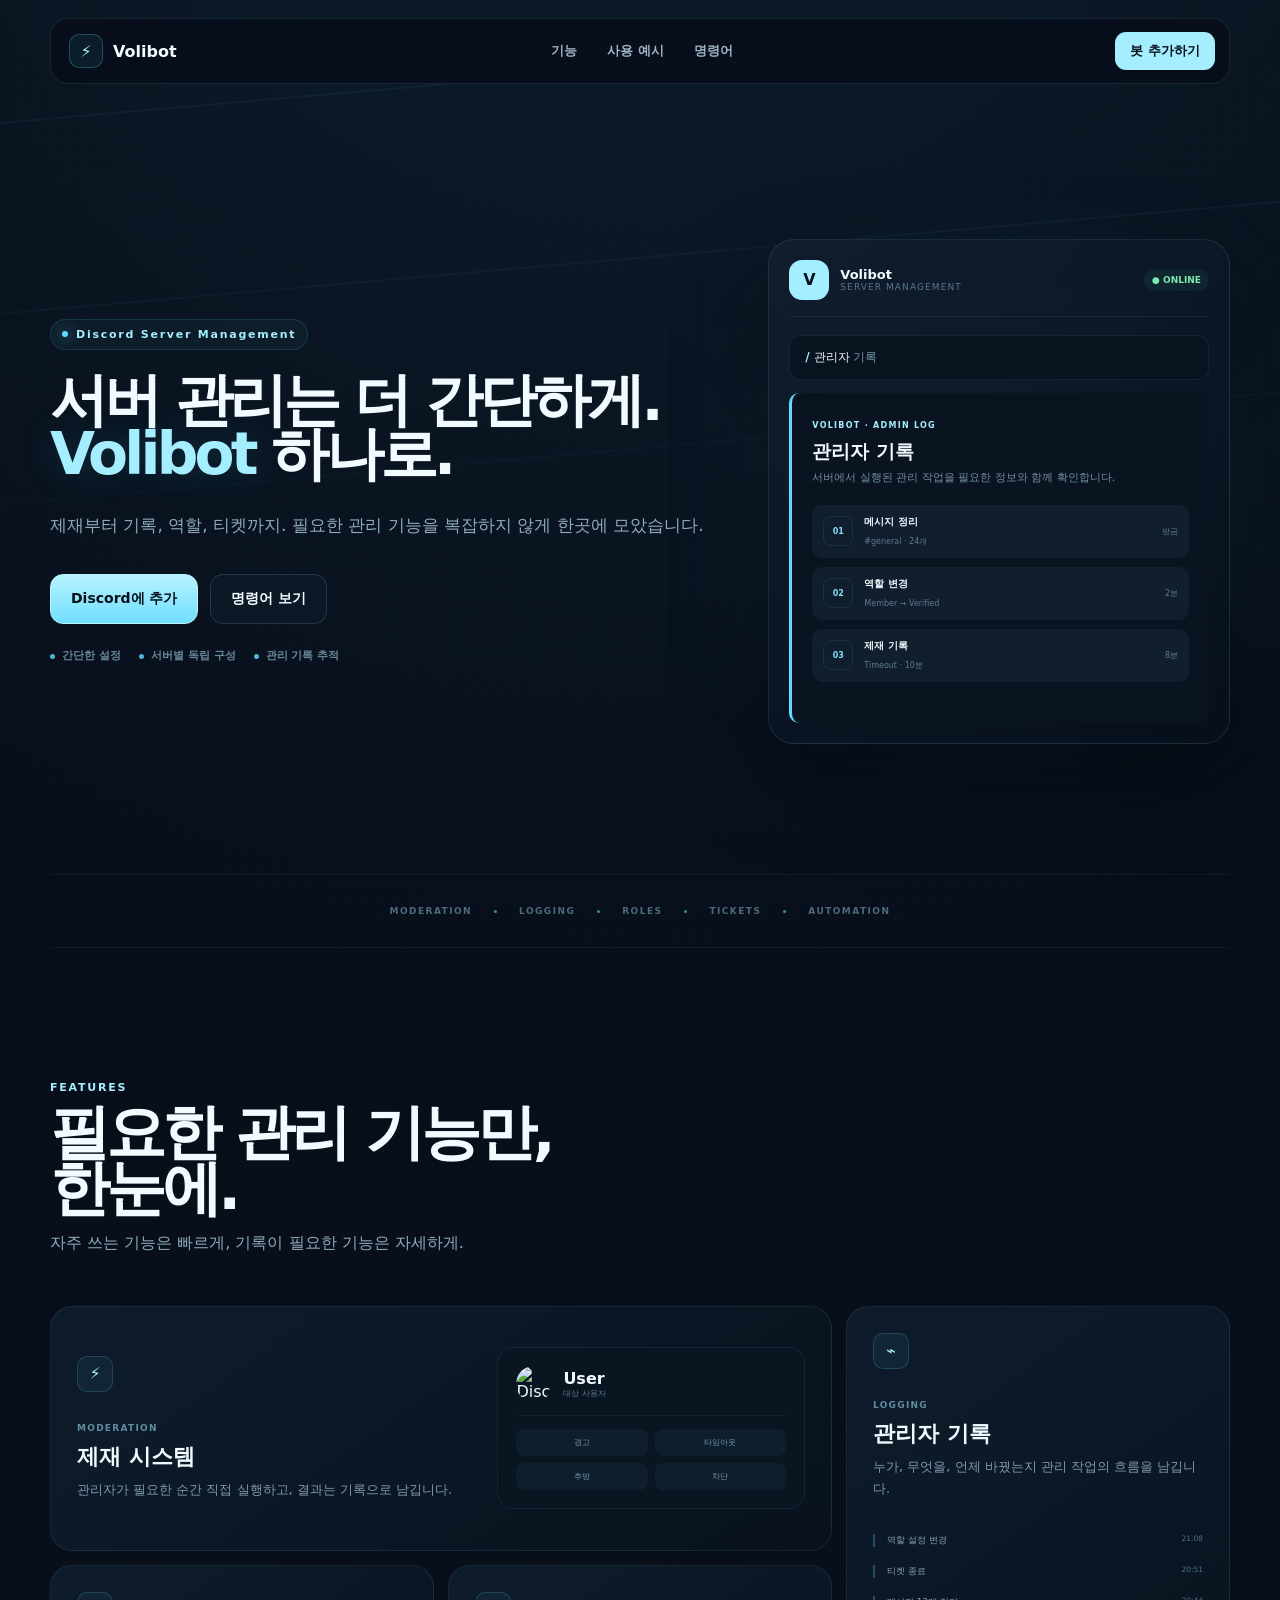
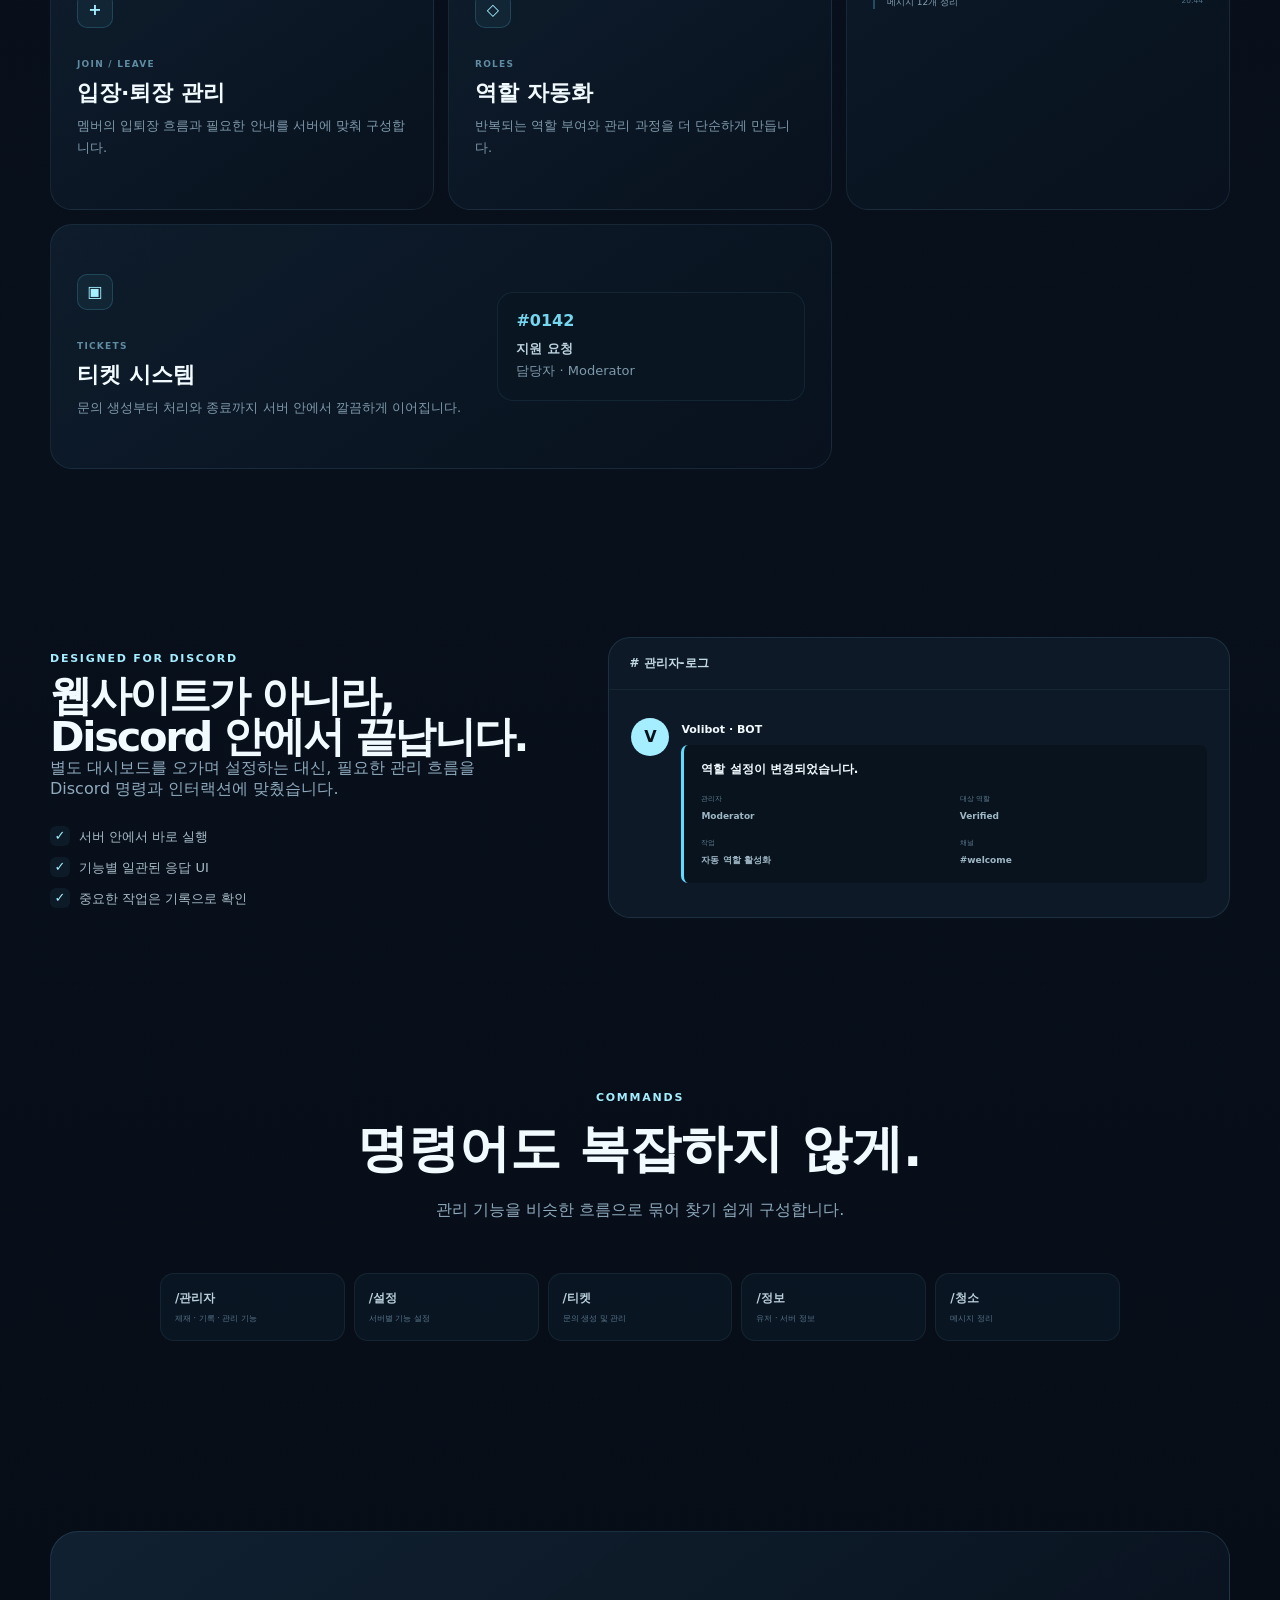
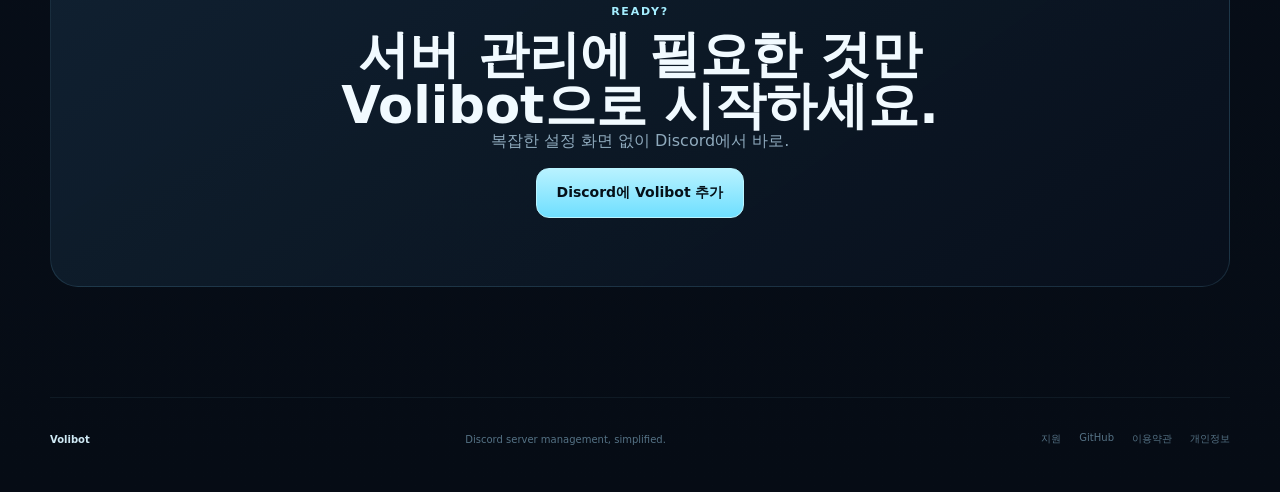
==== index.html @ d9ccf96f "Fix headline wrapping and Discord profile avatars" ====
<!doctype html>
<html lang="ko">
<head>
<meta charset="utf-8">
<meta name="viewport" content="width=device-width,initial-scale=1">
<meta name="theme-color" content="#070d18">
<meta name="description" content="Volibot — Discord 서버 관리 봇">
<title>Volibot — Discord Server Management</title>
<link rel="stylesheet" href="https://cdn.jsdelivr.net/npm/pretendard/dist/web/static/pretendard.css">
<style>
:root{--bg:#070d18;--panel:#0d1927;--panel2:#101c2c;--text:#f1faff;--muted:#8faabd;--line:#203b50;--cyan:#5edbff;--ice:#a5eeff;--max:1180px}*{box-sizing:border-box}html{scroll-behavior:smooth}body{margin:0;min-width:320px;color:var(--text);font-family:Pretendard,system-ui,sans-serif;background:radial-gradient(circle at 50% -10%,rgba(74,190,236,.10),transparent 34%),linear-gradient(#070d18,#08101c 56%,#060c15);overflow-x:hidden}a{color:inherit;text-decoration:none}.shell{width:min(calc(100% - 40px),var(--max));margin:auto}.top{position:sticky;top:14px;z-index:20;margin-top:18px;height:66px;padding:0 14px 0 18px;display:grid;grid-template-columns:1fr auto 1fr;align-items:center;border:1px solid rgba(123,195,226,.13);border-radius:18px;background:rgba(7,13,24,.75);backdrop-filter:blur(20px)}.brand{display:flex;align-items:center;gap:10px;font-weight:850}.mark{width:34px;height:34px;display:grid;place-items:center;border:1px solid rgba(94,219,255,.26);border-radius:10px;color:var(--ice);background:rgba(94,219,255,.07)}nav{display:flex;gap:30px;color:#9db3c3;font-size:13px;font-weight:650}.add{justify-self:end;padding:10px 15px;border-radius:11px;background:var(--ice);color:#07121a;font-size:13px;font-weight:800}.hero{min-height:790px;padding:120px 0 96px;display:grid;grid-template-columns:minmax(0,1.18fr) minmax(360px,.82fr);gap:54px;align-items:center;position:relative}.hero:before{content:"";position:absolute;inset:0 -10vw;z-index:-1;background:repeating-linear-gradient(-5deg,transparent 0 105px,rgba(94,219,255,.055) 106px 107px,transparent 108px 190px);mask-image:linear-gradient(#000,transparent 90%)}.eyebrow,.kicker{color:var(--ice);font-size:11px;font-weight:850;letter-spacing:.16em}.eyebrow{display:inline-flex;gap:8px;align-items:center;padding:8px 11px;margin-bottom:23px;border:1px solid rgba(94,219,255,.14);border-radius:999px;background:rgba(94,219,255,.04)}.eyebrow i{width:6px;height:6px;border-radius:50%;background:var(--cyan);box-shadow:0 0 14px var(--cyan)}h1,h2,h3,p{margin-top:0}.display{font-weight:900;letter-spacing:-.065em;line-height:.93}.title-line{display:block;white-space:nowrap;word-break:keep-all}.hero h1{margin:0;font-size:clamp(46px,4.55vw,68px)}.electric{color:var(--ice);text-shadow:0 0 36px rgba(94,219,255,.16)}.lead{max-width:720px;margin:30px 0 0;color:var(--muted);font-size:17px;line-height:1.7;word-break:keep-all}.actions{display:flex;gap:12px;margin-top:34px}.btn{min-height:50px;padding:0 20px;border-radius:13px;display:inline-flex;align-items:center;justify-content:center;font-size:14px;font-weight:800;border:1px solid rgba(135,184,207,.19);background:rgba(16,28,44,.65)}.btn.primary{color:#051018;background:linear-gradient(#b8f2ff,#6fdfff);border-color:#b9f4ff}.meta{display:flex;gap:18px;flex-wrap:wrap;margin-top:24px;color:#69879a;font-size:11px;font-weight:650}.meta span:before{content:"";display:inline-block;width:5px;height:5px;margin-right:7px;border-radius:50%;background:#4db7d9}.mock{position:relative;padding:20px;border-radius:26px;border:1px solid rgba(119,181,207,.15);background:linear-gradient(145deg,rgba(17,30,46,.9),rgba(7,15,27,.9));box-shadow:0 36px 90px rgba(0,0,0,.34)}.mock:before{content:"";position:absolute;inset:18% 14%;z-index:-1;background:rgba(67,199,242,.18);filter:blur(80px)}.mocktop{display:flex;gap:11px;align-items:center;padding-bottom:16px;border-bottom:1px solid rgba(125,166,187,.1)}.profile{position:relative;overflow:hidden;flex:0 0 auto}.profile img{width:100%;height:100%;object-fit:cover;display:block}.profile img:not([src]){display:none}.profile.has img+.fallback{display:none}.fallback{display:grid;place-items:center;width:100%;height:100%}.botpic{width:40px;height:40px;border-radius:13px;background:var(--ice);color:#06131b;font-weight:900;display:grid;place-items:center}.mocktop strong{display:block;font-size:13px}.mocktop small{display:block;color:#58768c;font-size:9px;letter-spacing:.12em}.online{margin-left:auto;padding:6px 8px;border-radius:999px;color:#7ce8b1;background:rgba(59,190,122,.08);font-size:9px;font-weight:850}.command{margin:18px 0 13px;padding:13px 15px;border-radius:12px;background:#08131f;border:1px solid rgba(104,160,184,.12);font-size:12px}.command b{color:var(--ice)}.embed{min-height:330px;padding:20px;border-left:3px solid var(--cyan);border-radius:10px;background:#0a1420}.embed .kicker{font-size:8px}.embed h3{margin:7px 0 5px}.embed>p{color:#718da0;font-size:11px}.logs{display:grid;gap:9px;margin-top:20px}.log{display:grid;grid-template-columns:31px 1fr auto;gap:10px;align-items:center;padding:10px 11px;border-radius:10px;background:rgba(18,34,50,.75)}.num{width:30px;height:30px;border-radius:8px;display:grid;place-items:center;color:#86def8;border:1px solid rgba(94,219,255,.1);font-size:8px;font-weight:800}.log b{display:block;font-size:10px}.log small,.log time{color:#5f7c8d;font-size:8px}.strip{min-height:74px;display:flex;align-items:center;justify-content:center;gap:22px;flex-wrap:wrap;border-block:1px solid rgba(126,177,199,.08);color:#4d6a7d;font-size:9px;font-weight:850;letter-spacing:.16em}.strip i{width:3px;height:3px;border-radius:50%;background:#3a8ba9}.section{padding:128px 0 40px}.head{max-width:900px;margin-bottom:52px}.head h2{margin:10px 0 0}.features h2{font-size:clamp(42px,4.7vw,68px)}.head p{margin:16px 0 0;color:var(--muted);word-break:keep-all}.bento{display:grid;grid-template-columns:repeat(3,1fr);gap:14px;grid-auto-rows:minmax(245px,auto)}.card{padding:26px;border-radius:22px;border:1px solid rgba(106,163,190,.13);background:linear-gradient(145deg,rgba(15,29,45,.94),rgba(9,18,30,.9));overflow:hidden}.wide{grid-column:span 2;display:grid;grid-template-columns:1fr minmax(250px,.78fr);gap:26px;align-items:center}.tall{grid-row:span 2}.icon{width:36px;height:36px;margin-bottom:24px;display:grid;place-items:center;border-radius:10px;border:1px solid rgba(94,219,255,.18);background:rgba(94,219,255,.06);color:var(--ice);font-weight:900}.mini{color:#608ca3;font-size:9px;font-weight:850;letter-spacing:.14em}.card h3{margin:7px 0;font-size:22px}.card p{margin:0;color:#7f9aab;font-size:13px;line-height:1.7}.demo{padding:18px;border-radius:16px;background:#091521;border:1px solid rgba(101,166,195,.11)}.user{display:flex;align-items:center;gap:11px;padding-bottom:13px;border-bottom:1px solid rgba(116,164,184,.08)}.userpic{width:36px;height:36px;border-radius:50%;overflow:hidden;flex:0 0 auto}.userpic img{width:100%;height:100%;object-fit:cover}.user b,.user small{display:block}.user small{color:#5d7b8e;font-size:8px}.choices{display:grid;grid-template-columns:1fr 1fr;gap:7px;margin-top:13px}.choices span{padding:8px;text-align:center;border-radius:8px;background:#0e1e2c;color:#7697a9;font-size:8px}.timeline{margin-top:34px;display:grid;gap:18px;color:#87a3b4;font-size:9px}.timeline div{display:flex;justify-content:space-between;border-left:2px solid rgba(94,219,255,.28);padding-left:12px}.timeline small{color:#4e7185}.experience{display:grid;grid-template-columns:.88fr 1.12fr;gap:70px;align-items:center}.experience-copy{min-width:0}.experience-title{margin:10px 0 0;font-weight:900;letter-spacing:-.055em;line-height:.98;font-size:clamp(34px,3.25vw,48px)}.experience p{color:var(--muted);word-break:keep-all}.checks{margin:26px 0 0;padding:0;list-style:none;display:grid;gap:11px;color:#a8bdc9;font-size:13px}.checks li:before{content:"✓";display:inline-grid;place-items:center;width:20px;height:20px;margin-right:9px;border-radius:6px;color:var(--ice);background:rgba(94,219,255,.06)}.chat{padding:0;border-radius:22px;overflow:hidden;border:1px solid rgba(119,181,207,.15);background:#0d1927}.chatbar{padding:17px 20px;border-bottom:1px solid rgba(105,158,180,.09);color:#c4dae4;font-size:12px;font-weight:750}.chatbody{display:flex;gap:12px;padding:28px 22px 34px}.chat .botpic{width:38px;height:38px;border-radius:50%}.chatmsg{flex:1}.chatmsg>b{font-size:11px}.chatembed{margin-top:8px;padding:16px 17px;border-left:3px solid var(--cyan);border-radius:7px;background:#09131e}.chatembed strong{display:block;font-size:12px}.fields{display:grid;grid-template-columns:1fr 1fr;gap:15px 28px;margin-top:16px}.fields small{display:block;color:#59788b;font-size:7px}.fields b{color:#9eb7c4;font-size:9px}.commands{text-align:center}.chips{max-width:960px;margin:auto;display:grid;grid-template-columns:repeat(5,1fr);gap:9px}.chip{padding:16px 14px;border-radius:14px;border:1px solid rgba(107,163,188,.1);background:rgba(13,25,39,.72);text-align:left}.chip b,.chip small{display:block}.chip b{color:#b9cfda;font-size:12px}.chip small{margin-top:6px;color:#557286;font-size:8px}.cta{padding:150px 0 110px}.ctabox{padding:68px 30px;text-align:center;border-radius:28px;border:1px solid rgba(104,179,210,.16);background:linear-gradient(145deg,rgba(18,35,52,.9),rgba(8,16,28,.94))}.ctabox h2{margin:10px 0 0;font-size:clamp(36px,4vw,55px);line-height:1}.ctabox p{color:var(--muted)}footer{padding:34px 0 46px;border-top:1px solid rgba(111,163,184,.09);display:flex;justify-content:space-between;gap:20px;align-items:center;color:#557285;font-size:10px}.flinks{display:flex;gap:18px}
@media(max-width:980px){.hero{grid-template-columns:1fr;gap:58px;padding-top:96px}.hero-copy{text-align:center}.hero .eyebrow,.lead{margin-inline:auto}.actions,.meta{justify-content:center}.mock{max-width:640px;margin:auto}.bento{grid-template-columns:1fr 1fr}.wide{grid-column:span 2}.tall{grid-row:auto}.experience{grid-template-columns:1fr;gap:48px}.experience-copy{max-width:760px}.chips{grid-template-columns:repeat(3,1fr)}}
@media(max-width:720px){.shell,.top{width:min(calc(100% - 28px),var(--max))}.top{grid-template-columns:1fr auto;height:60px}.top nav{display:none}.hero{min-height:auto;padding:82px 0 72px}.hero h1{font-size:clamp(32px,7.4vw,46px)}.features h2{font-size:clamp(32px,7.7vw,48px)}.experience-title{font-size:clamp(29px,6.2vw,38px)}.lead{font-size:14px}.bento{grid-template-columns:1fr}.wide{grid-column:auto;grid-template-columns:1fr}.section{padding-top:92px}.chips{grid-template-columns:1fr 1fr}.fields{grid-template-columns:1fr}footer{align-items:flex-start;flex-direction:column}.flinks{flex-wrap:wrap}}
@media(max-width:480px){.hero h1{font-size:clamp(24px,7.4vw,34px)}.features h2{font-size:clamp(27px,8vw,38px)}.experience-title{font-size:clamp(24px,7.2vw,32px)}.actions{flex-direction:column}.btn{width:100%}.meta{display:none}.mock{padding:14px}.log{grid-template-columns:28px 1fr}.log time{display:none}.chips{grid-template-columns:1fr}.ctabox{padding:52px 20px}}
</style>
</head>
<body>
<header class="top shell"><a class="brand" href="#top"><span class="mark">⚡</span><span>Volibot</span></a><nav><a href="#features">기능</a><a href="#experience">사용 예시</a><a href="#commands">명령어</a></nav><a class="add" href="./invite/">봇 추가하기</a></header>
<main id="top">
<section class="hero shell"><div class="hero-copy"><div class="eyebrow"><i></i>Discord Server Management</div><h1 class="display"><span class="title-line">서버 관리는 더 간단하게.</span><span class="title-line"><span class="electric">Volibot</span> 하나로.</span></h1><p class="lead">제재부터 기록, 역할, 티켓까지. 필요한 관리 기능을 복잡하지 않게 한곳에 모았습니다.</p><div class="actions"><a class="btn primary" href="./invite/">Discord에 추가</a><a class="btn" href="#commands">명령어 보기</a></div><div class="meta"><span>간단한 설정</span><span>서버별 독립 구성</span><span>관리 기록 추적</span></div></div>
<article class="mock"><div class="mocktop"><div class="profile botpic js-profile"><img class="js-bot-avatar" alt="Volibot Discord 프로필"><span class="fallback">V</span></div><div><strong>Volibot</strong><small>SERVER MANAGEMENT</small></div><span class="online">● ONLINE</span></div><div class="command"><b>/</b> 관리자 <span style="color:#7897aa">기록</span></div><div class="embed"><span class="kicker">VOLIBOT · ADMIN LOG</span><h3>관리자 기록</h3><p>서버에서 실행된 관리 작업을 필요한 정보와 함께 확인합니다.</p><div class="logs"><div class="log"><span class="num">01</span><div><b>메시지 정리</b><small>#general · 24개</small></div><time>방금</time></div><div class="log"><span class="num">02</span><div><b>역할 변경</b><small>Member → Verified</small></div><time>2분</time></div><div class="log"><span class="num">03</span><div><b>제재 기록</b><small>Timeout · 10분</small></div><time>8분</time></div></div></div></article></section>
<div class="strip shell"><span>MODERATION</span><i></i><span>LOGGING</span><i></i><span>ROLES</span><i></i><span>TICKETS</span><i></i><span>AUTOMATION</span></div>
<section class="section shell features" id="features"><div class="head"><span class="kicker">FEATURES</span><h2 class="display"><span class="title-line">필요한 관리 기능만,</span><span class="title-line">한눈에.</span></h2><p>자주 쓰는 기능은 빠르게, 기록이 필요한 기능은 자세하게.</p></div><div class="bento"><article class="card wide"><div><div class="icon">⚡</div><span class="mini">MODERATION</span><h3>제재 시스템</h3><p>관리자가 필요한 순간 직접 실행하고, 결과는 기록으로 남깁니다.</p></div><div class="demo"><div class="user"><span class="userpic"><img src="https://cdn.discordapp.com/embed/avatars/0.png" alt="Discord 사용자 프로필 예시"></span><div><b>User</b><small>대상 사용자</small></div></div><div class="choices"><span>경고</span><span>타임아웃</span><span>추방</span><span>차단</span></div></div></article><article class="card tall"><div class="icon">⌁</div><span class="mini">LOGGING</span><h3>관리자 기록</h3><p>누가, 무엇을, 언제 바꿨는지 관리 작업의 흐름을 남깁니다.</p><div class="timeline"><div><span>역할 설정 변경</span><small>21:08</small></div><div><span>티켓 종료</span><small>20:51</small></div><div><span>메시지 12개 정리</span><small>20:44</small></div></div></article><article class="card"><div class="icon">+</div><span class="mini">JOIN / LEAVE</span><h3>입장·퇴장 관리</h3><p>멤버의 입퇴장 흐름과 필요한 안내를 서버에 맞춰 구성합니다.</p></article><article class="card"><div class="icon">◇</div><span class="mini">ROLES</span><h3>역할 자동화</h3><p>반복되는 역할 부여와 관리 과정을 더 단순하게 만듭니다.</p></article><article class="card wide"><div><div class="icon">▣</div><span class="mini">TICKETS</span><h3>티켓 시스템</h3><p>문의 생성부터 처리와 종료까지 서버 안에서 깔끔하게 이어집니다.</p></div><div class="demo"><b style="color:#75d7ef">#0142</b><p style="margin-top:8px"><strong style="color:#bcd3df">지원 요청</strong><br>담당자 · Moderator</p></div></article></div></section>
<section class="section shell experience" id="experience"><div class="experience-copy"><span class="kicker">DESIGNED FOR DISCORD</span><h2 class="experience-title"><span class="title-line">웹사이트가 아니라,</span><span class="title-line">Discord 안에서 끝납니다.</span></h2><p>별도 대시보드를 오가며 설정하는 대신, 필요한 관리 흐름을 Discord 명령과 인터랙션에 맞췄습니다.</p><ul class="checks"><li>서버 안에서 바로 실행</li><li>기능별 일관된 응답 UI</li><li>중요한 작업은 기록으로 확인</li></ul></div><div class="chat"><div class="chatbar"># 관리자-로그</div><div class="chatbody"><div class="profile botpic js-profile"><img class="js-bot-avatar" alt="Volibot Discord 프로필"><span class="fallback">V</span></div><div class="chatmsg"><b>Volibot · BOT</b><div class="chatembed"><strong>역할 설정이 변경되었습니다.</strong><div class="fields"><div><small>관리자</small><b>Moderator</b></div><div><small>대상 역할</small><b>Verified</b></div><div><small>작업</small><b>자동 역할 활성화</b></div><div><small>채널</small><b>#welcome</b></div></div></div></div></div></div></section>
<section class="section shell commands" id="commands"><div class="head" style="margin-inline:auto"><span class="kicker">COMMANDS</span><h2 style="font-size:clamp(36px,4vw,55px);margin:10px 0 0">명령어도 복잡하지 않게.</h2><p>관리 기능을 비슷한 흐름으로 묶어 찾기 쉽게 구성합니다.</p></div><div class="chips"><div class="chip"><b>/관리자</b><small>제재 · 기록 · 관리 기능</small></div><div class="chip"><b>/설정</b><small>서버별 기능 설정</small></div><div class="chip"><b>/티켓</b><small>문의 생성 및 관리</small></div><div class="chip"><b>/정보</b><small>유저 · 서버 정보</small></div><div class="chip"><b>/청소</b><small>메시지 정리</small></div></div></section>
<section class="cta shell"><div class="ctabox"><span class="kicker">READY?</span><h2>서버 관리에 필요한 것만<br>Volibot으로 시작하세요.</h2><p>복잡한 설정 화면 없이 Discord에서 바로.</p><a class="btn primary" href="./invite/">Discord에 Volibot 추가</a></div></section>
</main><footer class="shell"><b style="color:#cfe9f4">Volibot</b><span>Discord server management, simplified.</span><div class="flinks"><a href="./support/">지원</a><a href="./github/">GitHub</a><a href="./terms/">이용약관</a><a href="./privacy/">개인정보</a></div></footer>
<script>
(async()=>{const id="1339273098234695800";try{const r=await fetch(`https://discord.com/api/v10/oauth2/applications/${id}/rpc`);if(!r.ok)return;const a=await r.json();if(!a.icon)return;const ext=a.icon.startsWith("a_")?"gif":"png",url=`https://cdn.discordapp.com/app-icons/${a.id}/${a.icon}.${ext}?size=256`;document.querySelectorAll(".js-bot-avatar").forEach(img=>{img.onload=()=>img.closest(".js-profile")?.classList.add("has");img.src=url})}catch(e){}})();
</script>
</body>
</html>
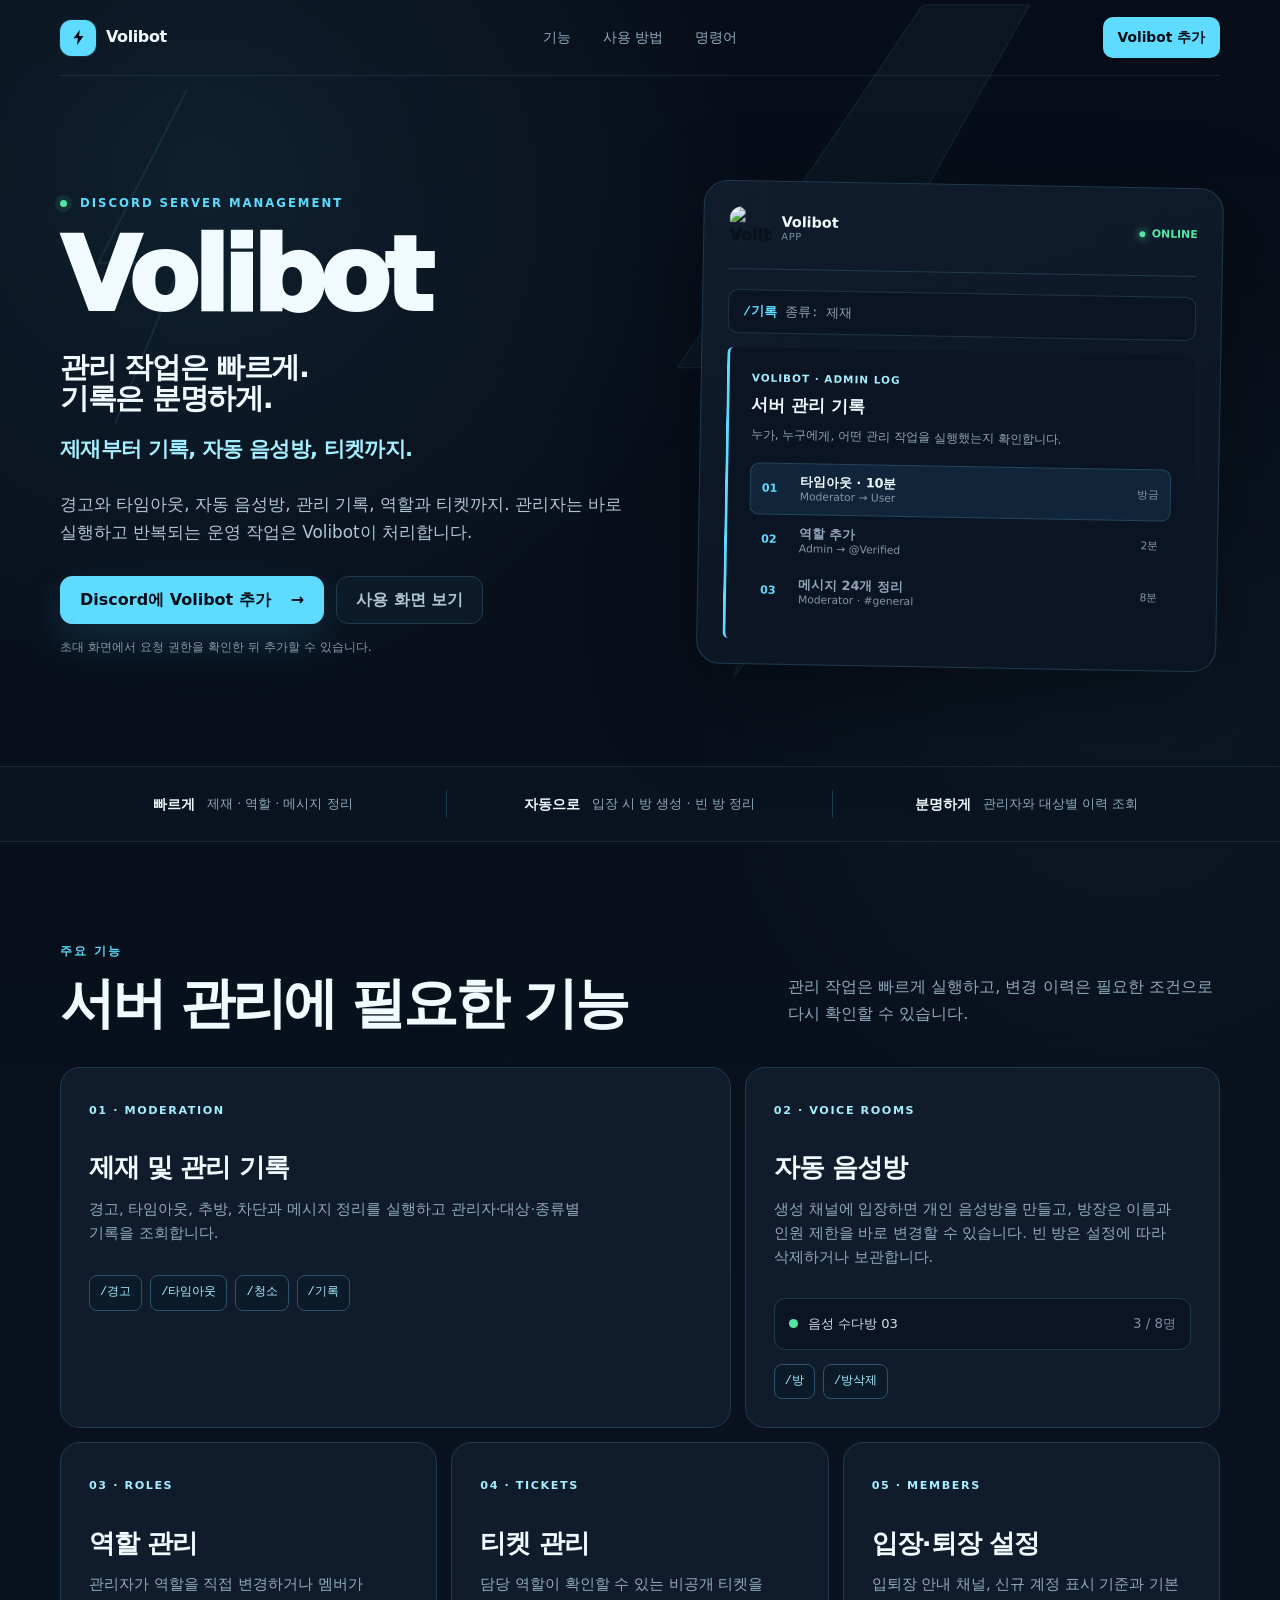
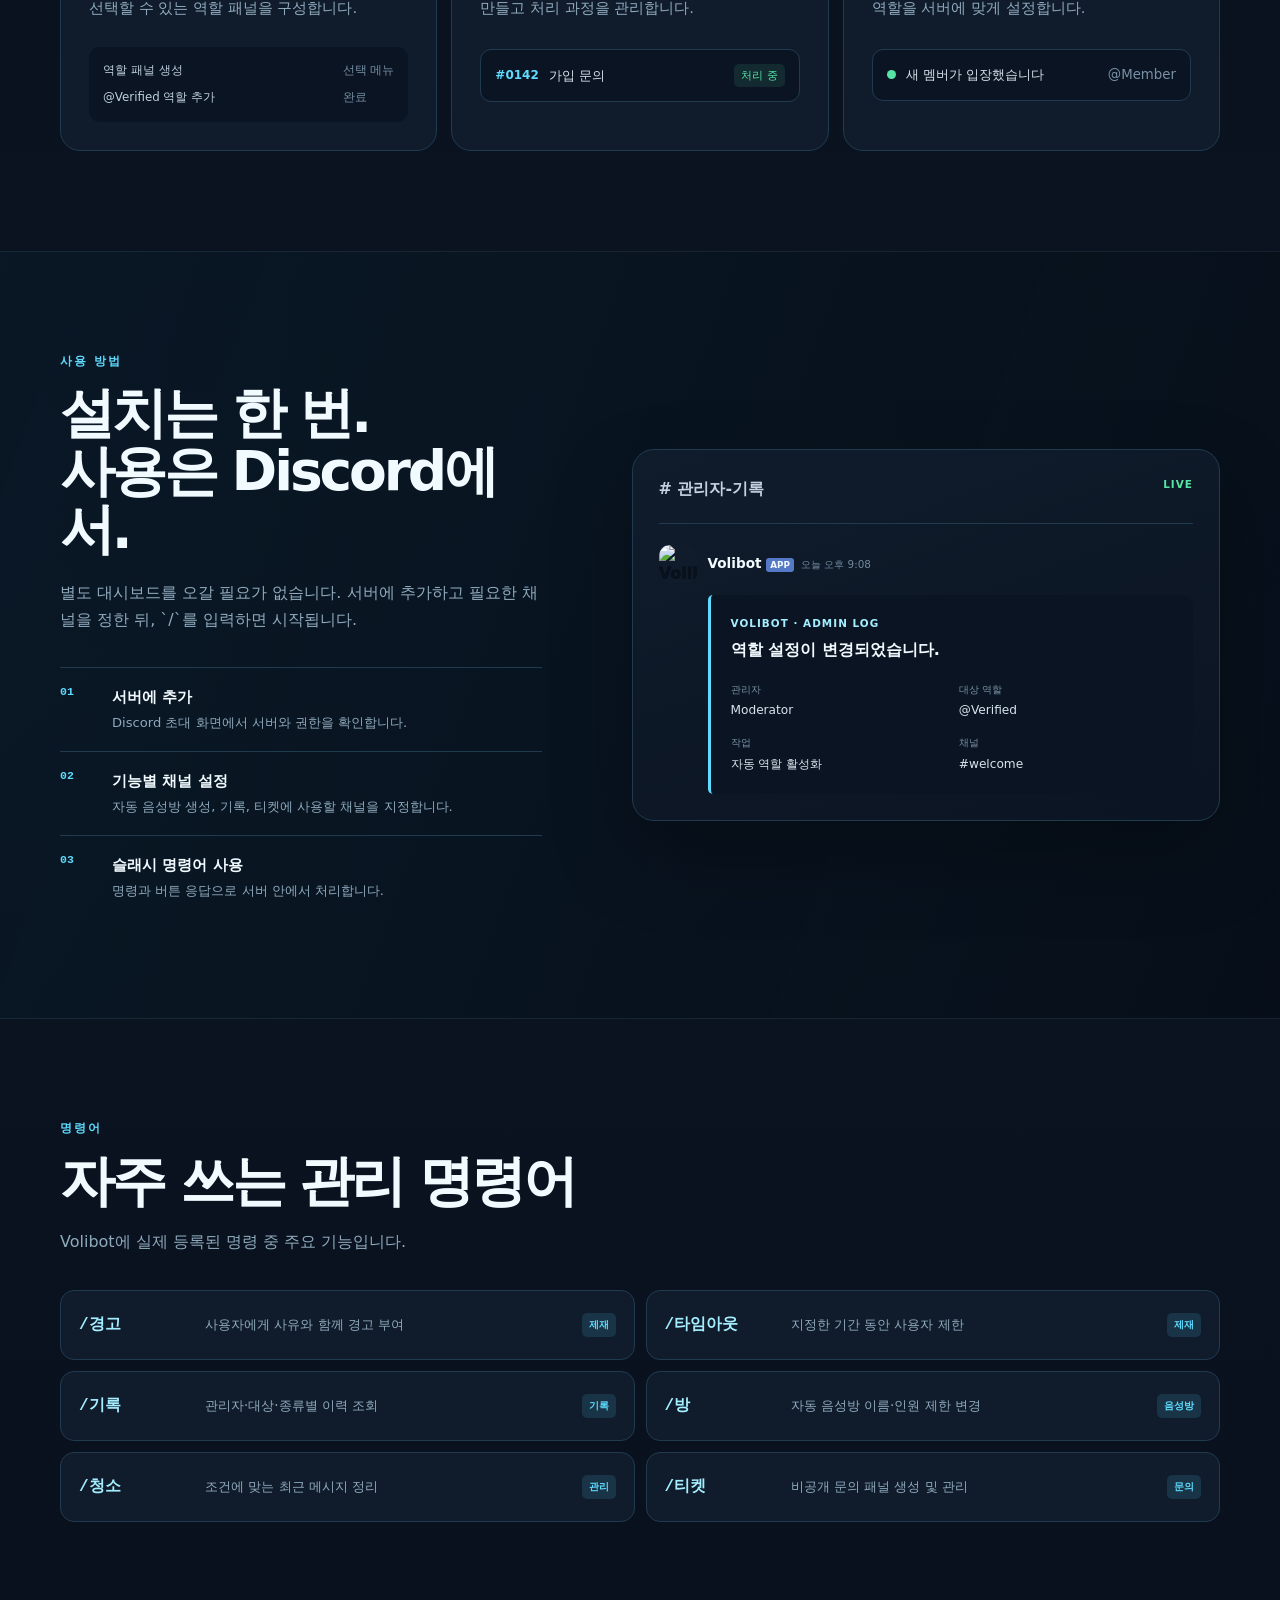
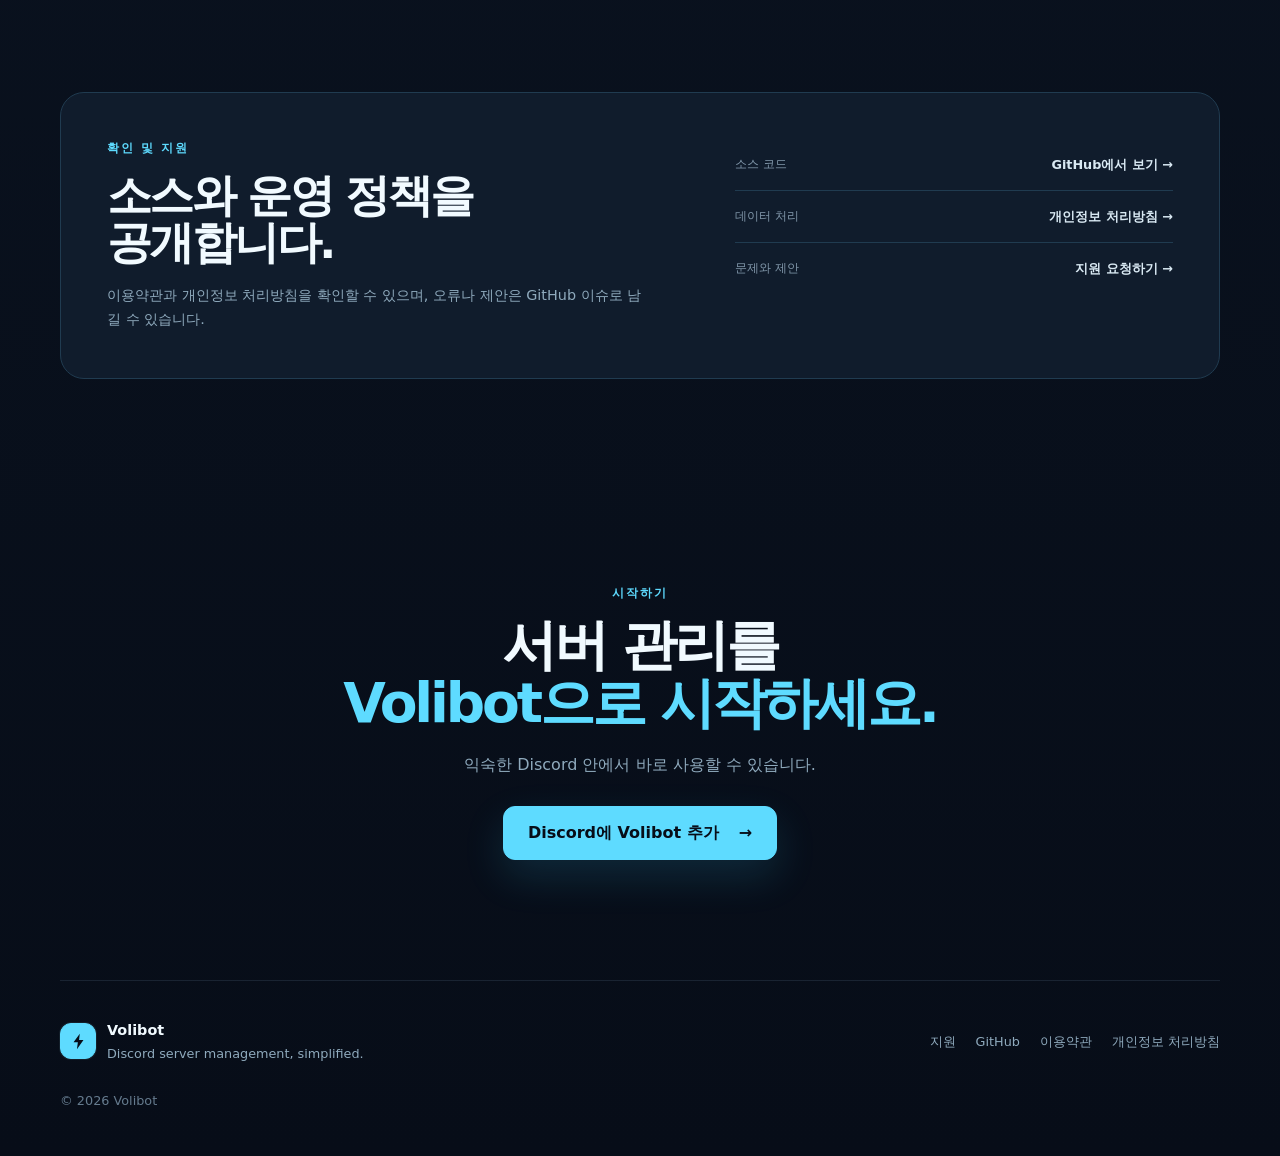
==== commit 8cd8c7b9: "Redesign Volibot server management landing page" ====
--- a/index.html
+++ b/index.html
@@ -1,32 +1,83 @@
 <!doctype html>
 <html lang="ko">
 <head>
-<meta charset="utf-8">
-<meta name="viewport" content="width=device-width,initial-scale=1">
-<meta name="theme-color" content="#070d18">
-<meta name="description" content="Volibot — Discord 서버 관리 봇">
-<title>Volibot — Discord Server Management</title>
-<link rel="stylesheet" href="https://cdn.jsdelivr.net/npm/pretendard/dist/web/static/pretendard.css">
-<style>
-:root{--bg:#070d18;--panel:#0d1927;--panel2:#101c2c;--text:#f1faff;--muted:#8faabd;--line:#203b50;--cyan:#5edbff;--ice:#a5eeff;--max:1180px}*{box-sizing:border-box}html{scroll-behavior:smooth}body{margin:0;min-width:320px;color:var(--text);font-family:Pretendard,system-ui,sans-serif;background:radial-gradient(circle at 50% -10%,rgba(74,190,236,.10),transparent 34%),linear-gradient(#070d18,#08101c 56%,#060c15);overflow-x:hidden}a{color:inherit;text-decoration:none}.shell{width:min(calc(100% - 40px),var(--max));margin:auto}.top{position:sticky;top:14px;z-index:20;margin-top:18px;height:66px;padding:0 14px 0 18px;display:grid;grid-template-columns:1fr auto 1fr;align-items:center;border:1px solid rgba(123,195,226,.13);border-radius:18px;background:rgba(7,13,24,.75);backdrop-filter:blur(20px)}.brand{display:flex;align-items:center;gap:10px;font-weight:850}.mark{width:34px;height:34px;display:grid;place-items:center;border:1px solid rgba(94,219,255,.26);border-radius:10px;color:var(--ice);background:rgba(94,219,255,.07)}nav{display:flex;gap:30px;color:#9db3c3;font-size:13px;font-weight:650}.add{justify-self:end;padding:10px 15px;border-radius:11px;background:var(--ice);color:#07121a;font-size:13px;font-weight:800}.hero{min-height:790px;padding:120px 0 96px;display:grid;grid-template-columns:minmax(0,1.18fr) minmax(360px,.82fr);gap:54px;align-items:center;position:relative}.hero:before{content:"";position:absolute;inset:0 -10vw;z-index:-1;background:repeating-linear-gradient(-5deg,transparent 0 105px,rgba(94,219,255,.055) 106px 107px,transparent 108px 190px);mask-image:linear-gradient(#000,transparent 90%)}.eyebrow,.kicker{color:var(--ice);font-size:11px;font-weight:850;letter-spacing:.16em}.eyebrow{display:inline-flex;gap:8px;align-items:center;padding:8px 11px;margin-bottom:23px;border:1px solid rgba(94,219,255,.14);border-radius:999px;background:rgba(94,219,255,.04)}.eyebrow i{width:6px;height:6px;border-radius:50%;background:var(--cyan);box-shadow:0 0 14px var(--cyan)}h1,h2,h3,p{margin-top:0}.display{font-weight:900;letter-spacing:-.065em;line-height:.93}.title-line{display:block;white-space:nowrap;word-break:keep-all}.hero h1{margin:0;font-size:clamp(46px,4.55vw,68px)}.electric{color:var(--ice);text-shadow:0 0 36px rgba(94,219,255,.16)}.lead{max-width:720px;margin:30px 0 0;color:var(--muted);font-size:17px;line-height:1.7;word-break:keep-all}.actions{display:flex;gap:12px;margin-top:34px}.btn{min-height:50px;padding:0 20px;border-radius:13px;display:inline-flex;align-items:center;justify-content:center;font-size:14px;font-weight:800;border:1px solid rgba(135,184,207,.19);background:rgba(16,28,44,.65)}.btn.primary{color:#051018;background:linear-gradient(#b8f2ff,#6fdfff);border-color:#b9f4ff}.meta{display:flex;gap:18px;flex-wrap:wrap;margin-top:24px;color:#69879a;font-size:11px;font-weight:650}.meta span:before{content:"";display:inline-block;width:5px;height:5px;margin-right:7px;border-radius:50%;background:#4db7d9}.mock{position:relative;padding:20px;border-radius:26px;border:1px solid rgba(119,181,207,.15);background:linear-gradient(145deg,rgba(17,30,46,.9),rgba(7,15,27,.9));box-shadow:0 36px 90px rgba(0,0,0,.34)}.mock:before{content:"";position:absolute;inset:18% 14%;z-index:-1;background:rgba(67,199,242,.18);filter:blur(80px)}.mocktop{display:flex;gap:11px;align-items:center;padding-bottom:16px;border-bottom:1px solid rgba(125,166,187,.1)}.profile{position:relative;overflow:hidden;flex:0 0 auto}.profile img{width:100%;height:100%;object-fit:cover;display:block}.profile img:not([src]){display:none}.profile.has img+.fallback{display:none}.fallback{display:grid;place-items:center;width:100%;height:100%}.botpic{width:40px;height:40px;border-radius:13px;background:var(--ice);color:#06131b;font-weight:900;display:grid;place-items:center}.mocktop strong{display:block;font-size:13px}.mocktop small{display:block;color:#58768c;font-size:9px;letter-spacing:.12em}.online{margin-left:auto;padding:6px 8px;border-radius:999px;color:#7ce8b1;background:rgba(59,190,122,.08);font-size:9px;font-weight:850}.command{margin:18px 0 13px;padding:13px 15px;border-radius:12px;background:#08131f;border:1px solid rgba(104,160,184,.12);font-size:12px}.command b{color:var(--ice)}.embed{min-height:330px;padding:20px;border-left:3px solid var(--cyan);border-radius:10px;background:#0a1420}.embed .kicker{font-size:8px}.embed h3{margin:7px 0 5px}.embed>p{color:#718da0;font-size:11px}.logs{display:grid;gap:9px;margin-top:20px}.log{display:grid;grid-template-columns:31px 1fr auto;gap:10px;align-items:center;padding:10px 11px;border-radius:10px;background:rgba(18,34,50,.75)}.num{width:30px;height:30px;border-radius:8px;display:grid;place-items:center;color:#86def8;border:1px solid rgba(94,219,255,.1);font-size:8px;font-weight:800}.log b{display:block;font-size:10px}.log small,.log time{color:#5f7c8d;font-size:8px}.strip{min-height:74px;display:flex;align-items:center;justify-content:center;gap:22px;flex-wrap:wrap;border-block:1px solid rgba(126,177,199,.08);color:#4d6a7d;font-size:9px;font-weight:850;letter-spacing:.16em}.strip i{width:3px;height:3px;border-radius:50%;background:#3a8ba9}.section{padding:128px 0 40px}.head{max-width:900px;margin-bottom:52px}.head h2{margin:10px 0 0}.features h2{font-size:clamp(42px,4.7vw,68px)}.head p{margin:16px 0 0;color:var(--muted);word-break:keep-all}.bento{display:grid;grid-template-columns:repeat(3,1fr);gap:14px;grid-auto-rows:minmax(245px,auto)}.card{padding:26px;border-radius:22px;border:1px solid rgba(106,163,190,.13);background:linear-gradient(145deg,rgba(15,29,45,.94),rgba(9,18,30,.9));overflow:hidden}.wide{grid-column:span 2;display:grid;grid-template-columns:1fr minmax(250px,.78fr);gap:26px;align-items:center}.tall{grid-row:span 2}.icon{width:36px;height:36px;margin-bottom:24px;display:grid;place-items:center;border-radius:10px;border:1px solid rgba(94,219,255,.18);background:rgba(94,219,255,.06);color:var(--ice);font-weight:900}.mini{color:#608ca3;font-size:9px;font-weight:850;letter-spacing:.14em}.card h3{margin:7px 0;font-size:22px}.card p{margin:0;color:#7f9aab;font-size:13px;line-height:1.7}.demo{padding:18px;border-radius:16px;background:#091521;border:1px solid rgba(101,166,195,.11)}.user{display:flex;align-items:center;gap:11px;padding-bottom:13px;border-bottom:1px solid rgba(116,164,184,.08)}.userpic{width:36px;height:36px;border-radius:50%;overflow:hidden;flex:0 0 auto}.userpic img{width:100%;height:100%;object-fit:cover}.user b,.user small{display:block}.user small{color:#5d7b8e;font-size:8px}.choices{display:grid;grid-template-columns:1fr 1fr;gap:7px;margin-top:13px}.choices span{padding:8px;text-align:center;border-radius:8px;background:#0e1e2c;color:#7697a9;font-size:8px}.timeline{margin-top:34px;display:grid;gap:18px;color:#87a3b4;font-size:9px}.timeline div{display:flex;justify-content:space-between;border-left:2px solid rgba(94,219,255,.28);padding-left:12px}.timeline small{color:#4e7185}.experience{display:grid;grid-template-columns:.88fr 1.12fr;gap:70px;align-items:center}.experience-copy{min-width:0}.experience-title{margin:10px 0 0;font-weight:900;letter-spacing:-.055em;line-height:.98;font-size:clamp(34px,3.25vw,48px)}.experience p{color:var(--muted);word-break:keep-all}.checks{margin:26px 0 0;padding:0;list-style:none;display:grid;gap:11px;color:#a8bdc9;font-size:13px}.checks li:before{content:"✓";display:inline-grid;place-items:center;width:20px;height:20px;margin-right:9px;border-radius:6px;color:var(--ice);background:rgba(94,219,255,.06)}.chat{padding:0;border-radius:22px;overflow:hidden;border:1px solid rgba(119,181,207,.15);background:#0d1927}.chatbar{padding:17px 20px;border-bottom:1px solid rgba(105,158,180,.09);color:#c4dae4;font-size:12px;font-weight:750}.chatbody{display:flex;gap:12px;padding:28px 22px 34px}.chat .botpic{width:38px;height:38px;border-radius:50%}.chatmsg{flex:1}.chatmsg>b{font-size:11px}.chatembed{margin-top:8px;padding:16px 17px;border-left:3px solid var(--cyan);border-radius:7px;background:#09131e}.chatembed strong{display:block;font-size:12px}.fields{display:grid;grid-template-columns:1fr 1fr;gap:15px 28px;margin-top:16px}.fields small{display:block;color:#59788b;font-size:7px}.fields b{color:#9eb7c4;font-size:9px}.commands{text-align:center}.chips{max-width:960px;margin:auto;display:grid;grid-template-columns:repeat(5,1fr);gap:9px}.chip{padding:16px 14px;border-radius:14px;border:1px solid rgba(107,163,188,.1);background:rgba(13,25,39,.72);text-align:left}.chip b,.chip small{display:block}.chip b{color:#b9cfda;font-size:12px}.chip small{margin-top:6px;color:#557286;font-size:8px}.cta{padding:150px 0 110px}.ctabox{padding:68px 30px;text-align:center;border-radius:28px;border:1px solid rgba(104,179,210,.16);background:linear-gradient(145deg,rgba(18,35,52,.9),rgba(8,16,28,.94))}.ctabox h2{margin:10px 0 0;font-size:clamp(36px,4vw,55px);line-height:1}.ctabox p{color:var(--muted)}footer{padding:34px 0 46px;border-top:1px solid rgba(111,163,184,.09);display:flex;justify-content:space-between;gap:20px;align-items:center;color:#557285;font-size:10px}.flinks{display:flex;gap:18px}
-@media(max-width:980px){.hero{grid-template-columns:1fr;gap:58px;padding-top:96px}.hero-copy{text-align:center}.hero .eyebrow,.lead{margin-inline:auto}.actions,.meta{justify-content:center}.mock{max-width:640px;margin:auto}.bento{grid-template-columns:1fr 1fr}.wide{grid-column:span 2}.tall{grid-row:auto}.experience{grid-template-columns:1fr;gap:48px}.experience-copy{max-width:760px}.chips{grid-template-columns:repeat(3,1fr)}}
-@media(max-width:720px){.shell,.top{width:min(calc(100% - 28px),var(--max))}.top{grid-template-columns:1fr auto;height:60px}.top nav{display:none}.hero{min-height:auto;padding:82px 0 72px}.hero h1{font-size:clamp(32px,7.4vw,46px)}.features h2{font-size:clamp(32px,7.7vw,48px)}.experience-title{font-size:clamp(29px,6.2vw,38px)}.lead{font-size:14px}.bento{grid-template-columns:1fr}.wide{grid-column:auto;grid-template-columns:1fr}.section{padding-top:92px}.chips{grid-template-columns:1fr 1fr}.fields{grid-template-columns:1fr}footer{align-items:flex-start;flex-direction:column}.flinks{flex-wrap:wrap}}
-@media(max-width:480px){.hero h1{font-size:clamp(24px,7.4vw,34px)}.features h2{font-size:clamp(27px,8vw,38px)}.experience-title{font-size:clamp(24px,7.2vw,32px)}.actions{flex-direction:column}.btn{width:100%}.meta{display:none}.mock{padding:14px}.log{grid-template-columns:28px 1fr}.log time{display:none}.chips{grid-template-columns:1fr}.ctabox{padding:52px 20px}}
-</style>
+  <meta charset="utf-8">
+  <meta name="viewport" content="width=device-width, initial-scale=1">
+  <meta name="theme-color" content="#07101b">
+  <meta name="description" content="제재, 관리 기록, 역할, 티켓과 입퇴장 관리를 Discord 안에서 해결하는 서버 관리 봇 Volibot">
+  <meta property="og:title" content="Volibot — Discord 서버 관리를 더 분명하게">
+  <meta property="og:description" content="관리 작업은 빠르게, 기록은 분명하게. 서버 운영에 필요한 흐름을 Volibot 하나로 관리하세요.">
+  <meta property="og:type" content="website">
+  <meta property="og:url" content="https://volibot.is-a.bot/">
+  <link rel="canonical" href="https://volibot.is-a.bot/">
+  <link rel="icon" href="./favicon.svg" type="image/svg+xml">
+  <title>Volibot — Discord 서버 관리를 더 분명하게</title>
+  <link rel="stylesheet" href="./style.css">
 </head>
 <body>
-<header class="top shell"><a class="brand" href="#top"><span class="mark">⚡</span><span>Volibot</span></a><nav><a href="#features">기능</a><a href="#experience">사용 예시</a><a href="#commands">명령어</a></nav><a class="add" href="./invite/">봇 추가하기</a></header>
-<main id="top">
-<section class="hero shell"><div class="hero-copy"><div class="eyebrow"><i></i>Discord Server Management</div><h1 class="display"><span class="title-line">서버 관리는 더 간단하게.</span><span class="title-line"><span class="electric">Volibot</span> 하나로.</span></h1><p class="lead">제재부터 기록, 역할, 티켓까지. 필요한 관리 기능을 복잡하지 않게 한곳에 모았습니다.</p><div class="actions"><a class="btn primary" href="./invite/">Discord에 추가</a><a class="btn" href="#commands">명령어 보기</a></div><div class="meta"><span>간단한 설정</span><span>서버별 독립 구성</span><span>관리 기록 추적</span></div></div>
-<article class="mock"><div class="mocktop"><div class="profile botpic js-profile"><img class="js-bot-avatar" alt="Volibot Discord 프로필"><span class="fallback">V</span></div><div><strong>Volibot</strong><small>SERVER MANAGEMENT</small></div><span class="online">● ONLINE</span></div><div class="command"><b>/</b> 관리자 <span style="color:#7897aa">기록</span></div><div class="embed"><span class="kicker">VOLIBOT · ADMIN LOG</span><h3>관리자 기록</h3><p>서버에서 실행된 관리 작업을 필요한 정보와 함께 확인합니다.</p><div class="logs"><div class="log"><span class="num">01</span><div><b>메시지 정리</b><small>#general · 24개</small></div><time>방금</time></div><div class="log"><span class="num">02</span><div><b>역할 변경</b><small>Member → Verified</small></div><time>2분</time></div><div class="log"><span class="num">03</span><div><b>제재 기록</b><small>Timeout · 10분</small></div><time>8분</time></div></div></div></article></section>
-<div class="strip shell"><span>MODERATION</span><i></i><span>LOGGING</span><i></i><span>ROLES</span><i></i><span>TICKETS</span><i></i><span>AUTOMATION</span></div>
-<section class="section shell features" id="features"><div class="head"><span class="kicker">FEATURES</span><h2 class="display"><span class="title-line">필요한 관리 기능만,</span><span class="title-line">한눈에.</span></h2><p>자주 쓰는 기능은 빠르게, 기록이 필요한 기능은 자세하게.</p></div><div class="bento"><article class="card wide"><div><div class="icon">⚡</div><span class="mini">MODERATION</span><h3>제재 시스템</h3><p>관리자가 필요한 순간 직접 실행하고, 결과는 기록으로 남깁니다.</p></div><div class="demo"><div class="user"><span class="userpic"><img src="https://cdn.discordapp.com/embed/avatars/0.png" alt="Discord 사용자 프로필 예시"></span><div><b>User</b><small>대상 사용자</small></div></div><div class="choices"><span>경고</span><span>타임아웃</span><span>추방</span><span>차단</span></div></div></article><article class="card tall"><div class="icon">⌁</div><span class="mini">LOGGING</span><h3>관리자 기록</h3><p>누가, 무엇을, 언제 바꿨는지 관리 작업의 흐름을 남깁니다.</p><div class="timeline"><div><span>역할 설정 변경</span><small>21:08</small></div><div><span>티켓 종료</span><small>20:51</small></div><div><span>메시지 12개 정리</span><small>20:44</small></div></div></article><article class="card"><div class="icon">+</div><span class="mini">JOIN / LEAVE</span><h3>입장·퇴장 관리</h3><p>멤버의 입퇴장 흐름과 필요한 안내를 서버에 맞춰 구성합니다.</p></article><article class="card"><div class="icon">◇</div><span class="mini">ROLES</span><h3>역할 자동화</h3><p>반복되는 역할 부여와 관리 과정을 더 단순하게 만듭니다.</p></article><article class="card wide"><div><div class="icon">▣</div><span class="mini">TICKETS</span><h3>티켓 시스템</h3><p>문의 생성부터 처리와 종료까지 서버 안에서 깔끔하게 이어집니다.</p></div><div class="demo"><b style="color:#75d7ef">#0142</b><p style="margin-top:8px"><strong style="color:#bcd3df">지원 요청</strong><br>담당자 · Moderator</p></div></article></div></section>
-<section class="section shell experience" id="experience"><div class="experience-copy"><span class="kicker">DESIGNED FOR DISCORD</span><h2 class="experience-title"><span class="title-line">웹사이트가 아니라,</span><span class="title-line">Discord 안에서 끝납니다.</span></h2><p>별도 대시보드를 오가며 설정하는 대신, 필요한 관리 흐름을 Discord 명령과 인터랙션에 맞췄습니다.</p><ul class="checks"><li>서버 안에서 바로 실행</li><li>기능별 일관된 응답 UI</li><li>중요한 작업은 기록으로 확인</li></ul></div><div class="chat"><div class="chatbar"># 관리자-로그</div><div class="chatbody"><div class="profile botpic js-profile"><img class="js-bot-avatar" alt="Volibot Discord 프로필"><span class="fallback">V</span></div><div class="chatmsg"><b>Volibot · BOT</b><div class="chatembed"><strong>역할 설정이 변경되었습니다.</strong><div class="fields"><div><small>관리자</small><b>Moderator</b></div><div><small>대상 역할</small><b>Verified</b></div><div><small>작업</small><b>자동 역할 활성화</b></div><div><small>채널</small><b>#welcome</b></div></div></div></div></div></div></section>
-<section class="section shell commands" id="commands"><div class="head" style="margin-inline:auto"><span class="kicker">COMMANDS</span><h2 style="font-size:clamp(36px,4vw,55px);margin:10px 0 0">명령어도 복잡하지 않게.</h2><p>관리 기능을 비슷한 흐름으로 묶어 찾기 쉽게 구성합니다.</p></div><div class="chips"><div class="chip"><b>/관리자</b><small>제재 · 기록 · 관리 기능</small></div><div class="chip"><b>/설정</b><small>서버별 기능 설정</small></div><div class="chip"><b>/티켓</b><small>문의 생성 및 관리</small></div><div class="chip"><b>/정보</b><small>유저 · 서버 정보</small></div><div class="chip"><b>/청소</b><small>메시지 정리</small></div></div></section>
-<section class="cta shell"><div class="ctabox"><span class="kicker">READY?</span><h2>서버 관리에 필요한 것만<br>Volibot으로 시작하세요.</h2><p>복잡한 설정 화면 없이 Discord에서 바로.</p><a class="btn primary" href="./invite/">Discord에 Volibot 추가</a></div></section>
-</main><footer class="shell"><b style="color:#cfe9f4">Volibot</b><span>Discord server management, simplified.</span><div class="flinks"><a href="./support/">지원</a><a href="./github/">GitHub</a><a href="./terms/">이용약관</a><a href="./privacy/">개인정보</a></div></footer>
-<script>
-(async()=>{const id="1339273098234695800";try{const r=await fetch(`https://discord.com/api/v10/oauth2/applications/${id}/rpc`);if(!r.ok)return;const a=await r.json();if(!a.icon)return;const ext=a.icon.startsWith("a_")?"gif":"png",url=`https://cdn.discordapp.com/app-icons/${a.id}/${a.icon}.${ext}?size=256`;document.querySelectorAll(".js-bot-avatar").forEach(img=>{img.onload=()=>img.closest(".js-profile")?.classList.add("has");img.src=url})}catch(e){}})();
-</script>
+  <a class="skip-link" href="#main">본문으로 건너뛰기</a>
+  <header class="topbar shell">
+    <a class="brand" href="#top" aria-label="Volibot 홈"><span class="brand-icon" aria-hidden="true"><svg viewBox="0 0 24 24"><path d="M13.8 1 5 13h6.1L9.8 23 19 10h-6.2z"/></svg></span><span>Volibot</span></a>
+    <nav class="nav" aria-label="주요 메뉴"><a href="#features">기능</a><a href="#workflow">사용 방법</a><a href="#commands">명령어</a></nav>
+    <a class="nav-cta" href="./invite/">Volibot 추가</a>
+  </header>
+
+  <main id="main">
+    <section id="top" class="hero shell">
+      <svg class="hero-paths" viewBox="0 0 1200 700" aria-hidden="true" preserveAspectRatio="xMidYMid slice">
+        <path class="bolt-fill" d="M865 -40 635 300h145l-92 290 310-410H842L965-40Z"/>
+        <path class="bolt-line" d="M175 40 92 202h78L108 352"/>
+        <path class="bolt-line small" d="M1110 350 1048 472h58l-46 112"/>
+      </svg>
+      <div class="hero-copy">
+        <p class="eyebrow"><span class="pulse" aria-hidden="true"></span> DISCORD SERVER MANAGEMENT</p>
+        <h1>Volibot</h1>
+        <p class="hero-statement">관리 작업은 빠르게.<br>기록은 분명하게.</p>
+        <p class="hero-accent">제재부터 기록, 자동 음성방, 티켓까지.</p>
+        <p class="lead">경고와 타임아웃, 자동 음성방, 관리 기록, 역할과 티켓까지. 관리자는 바로 실행하고 반복되는 운영 작업은 Volibot이 처리합니다.</p>
+        <div class="actions"><a class="button primary" href="./invite/">Discord에 Volibot 추가 <span aria-hidden="true">→</span></a><a class="button ghost" href="#workflow">사용 화면 보기</a></div>
+        <p class="microcopy">초대 화면에서 요청 권한을 확인한 뒤 추가할 수 있습니다.</p>
+      </div>
+      <aside class="discord-window" aria-label="Volibot 관리자 기록 사용 예시">
+        <div class="window-bar"><div class="bot-avatar"><img src="https://cdn.discordapp.com/app-icons/1339273098234695800/37444efbefd3f0c8907de277caf05a9f.png?size=256" alt="Volibot Discord 프로필"></div><div><strong>Volibot</strong><span>APP</span></div><span class="online"><i></i> ONLINE</span></div>
+        <div class="command-line"><span>/기록</span> 종류: 제재</div>
+        <div class="reply-card">
+          <p class="reply-label">VOLIBOT · ADMIN LOG</p><strong>서버 관리 기록</strong><p>누가, 누구에게, 어떤 관리 작업을 실행했는지 확인합니다.</p>
+          <div class="track active"><span>01</span><div><b>타임아웃 · 10분</b><small>Moderator → User</small></div><em>방금</em></div>
+          <div class="track"><span>02</span><div><b>역할 추가</b><small>Admin → @Verified</small></div><em>2분</em></div>
+          <div class="track"><span>03</span><div><b>메시지 24개 정리</b><small>Moderator · #general</small></div><em>8분</em></div>
+        </div>
+      </aside>
+    </section>
+
+    <section class="proof-strip" aria-label="Volibot 특징"><div class="shell proof-grid"><div><strong>빠르게</strong><span>제재 · 역할 · 메시지 정리</span></div><div><strong>자동으로</strong><span>입장 시 방 생성 · 빈 방 정리</span></div><div><strong>분명하게</strong><span>관리자와 대상별 이력 조회</span></div></div></section>
+
+    <section id="features" class="section shell">
+      <div class="section-head split-head"><div><p class="eyebrow">주요 기능</p><h2>서버 관리에 필요한 기능</h2></div><p>관리 작업은 빠르게 실행하고, 변경 이력은 필요한 조건으로 다시 확인할 수 있습니다.</p></div>
+      <div class="feature-grid">
+        <article class="feature-card featured"><span class="feature-tag">01 · MODERATION</span><h3>제재 및 관리 기록</h3><p>경고, 타임아웃, 추방, 차단과 메시지 정리를 실행하고 관리자·대상·종류별 기록을 조회합니다.</p><div class="chips"><code>/경고</code><code>/타임아웃</code><code>/청소</code><code>/기록</code></div></article>
+        <article class="feature-card voice-card"><span class="feature-tag">02 · VOICE ROOMS</span><h3>자동 음성방</h3><p>생성 채널에 입장하면 개인 음성방을 만들고, 방장은 이름과 인원 제한을 바로 변경할 수 있습니다. 빈 방은 설정에 따라 삭제하거나 보관합니다.</p><div class="voice-preview"><i></i><span>음성 수다방 03</span><small>3 / 8명</small></div><div class="chips"><code>/방</code><code>/방삭제</code></div></article>
+        <article class="feature-card"><span class="feature-tag">03 · ROLES</span><h3>역할 관리</h3><p>관리자가 역할을 직접 변경하거나 멤버가 선택할 수 있는 역할 패널을 구성합니다.</p><div class="log-preview"><span>역할 패널 생성</span><time>선택 메뉴</time><span>@Verified 역할 추가</span><time>완료</time></div></article>
+        <article class="feature-card"><span class="feature-tag">04 · TICKETS</span><h3>티켓 관리</h3><p>담당 역할이 확인할 수 있는 비공개 티켓을 만들고 처리 과정을 관리합니다.</p><div class="ticket-preview"><b>#0142</b><span>가입 문의</span><em>처리 중</em></div></article>
+        <article class="feature-card"><span class="feature-tag">05 · MEMBERS</span><h3>입장·퇴장 설정</h3><p>입퇴장 안내 채널, 신규 계정 표시 기준과 기본 역할을 서버에 맞게 설정합니다.</p><div class="voice-preview"><i></i><span>새 멤버가 입장했습니다</span><small>@Member</small></div></article>
+      </div>
+    </section>
+
+    <section id="workflow" class="section workflow-section"><div class="shell workflow-layout">
+      <div class="workflow-copy"><p class="eyebrow">사용 방법</p><h2>설치는 한 번.<br>사용은 Discord에서.</h2><p>별도 대시보드를 오갈 필요가 없습니다. 서버에 추가하고 필요한 채널을 정한 뒤, `/`를 입력하면 시작됩니다.</p><ol class="steps"><li><span>01</span><div><strong>서버에 추가</strong><p>Discord 초대 화면에서 서버와 권한을 확인합니다.</p></div></li><li><span>02</span><div><strong>기능별 채널 설정</strong><p>자동 음성방 생성, 기록, 티켓에 사용할 채널을 지정합니다.</p></div></li><li><span>03</span><div><strong>슬래시 명령어 사용</strong><p>명령과 버튼 응답으로 서버 안에서 처리합니다.</p></div></li></ol></div>
+      <div class="admin-card" aria-label="관리 기록 예시"><div class="admin-card-head"><span># 관리자-기록</span><i>LIVE</i></div><div class="admin-message"><div class="bot-avatar small"><img src="https://cdn.discordapp.com/app-icons/1339273098234695800/37444efbefd3f0c8907de277caf05a9f.png?size=256" alt="Volibot Discord 프로필"></div><div><strong>Volibot <em>APP</em></strong><time>오늘 오후 9:08</time></div></div><div class="embed"><p class="reply-label">VOLIBOT · ADMIN LOG</p><h3>역할 설정이 변경되었습니다.</h3><dl><div><dt>관리자</dt><dd>Moderator</dd></div><div><dt>대상 역할</dt><dd>@Verified</dd></div><div><dt>작업</dt><dd>자동 역할 활성화</dd></div><div><dt>채널</dt><dd>#welcome</dd></div></dl></div></div>
+    </div></section>
+
+    <section id="commands" class="section shell command-section">
+      <div class="section-head"><p class="eyebrow">명령어</p><h2>자주 쓰는 관리 명령어</h2><p>Volibot에 실제 등록된 명령 중 주요 기능입니다.</p></div>
+      <div class="command-grid"><div class="command-card"><code>/경고</code><span>사용자에게 사유와 함께 경고 부여</span><b>제재</b></div><div class="command-card"><code>/타임아웃</code><span>지정한 기간 동안 사용자 제한</span><b>제재</b></div><div class="command-card"><code>/기록</code><span>관리자·대상·종류별 이력 조회</span><b>기록</b></div><div class="command-card"><code>/방</code><span>자동 음성방 이름·인원 제한 변경</span><b>음성방</b></div><div class="command-card"><code>/청소</code><span>조건에 맞는 최근 메시지 정리</span><b>관리</b></div><div class="command-card"><code>/티켓</code><span>비공개 문의 패널 생성 및 관리</span><b>문의</b></div></div>
+    </section>
+
+    <section class="section shell"><div class="trust-card"><div><p class="eyebrow">확인 및 지원</p><h2>소스와 운영 정책을<br>공개합니다.</h2><p>이용약관과 개인정보 처리방침을 확인할 수 있으며, 오류나 제안은 GitHub 이슈로 남길 수 있습니다.</p></div><div class="trust-links"><a href="./github/"><span>소스 코드</span><b>GitHub에서 보기 →</b></a><a href="./privacy/"><span>데이터 처리</span><b>개인정보 처리방침 →</b></a><a href="./support/"><span>문제와 제안</span><b>지원 요청하기 →</b></a></div></div></section>
+
+    <section class="final-cta shell"><p class="eyebrow">시작하기</p><h2>서버 관리를<br><span>Volibot으로 시작하세요.</span></h2><p>익숙한 Discord 안에서 바로 사용할 수 있습니다.</p><a class="button primary large" href="./invite/">Discord에 Volibot 추가 <span aria-hidden="true">→</span></a></section>
+  </main>
+
+  <footer class="footer shell"><div class="footer-brand"><span class="brand-icon" aria-hidden="true"><svg viewBox="0 0 24 24"><path d="M13.8 1 5 13h6.1L9.8 23 19 10h-6.2z"/></svg></span><div><strong>Volibot</strong><span>Discord server management, simplified.</span></div></div><div class="footer-links"><a href="./support/">지원</a><a href="./github/">GitHub</a><a href="./terms/">이용약관</a><a href="./privacy/">개인정보 처리방침</a></div><p>© 2026 Volibot</p></footer>
 </body>
 </html>
--- a/style.css
+++ b/style.css
@@ -0,0 +1,43 @@
+:root{color-scheme:dark;--bg:#07101b;--deep:#050b13;--panel:#0d1928;--text:#f5f9ff;--muted:#aebdce;--bright:#cad6e3;--line:#203348;--accent:#70ddff;--strong:#21bfe9;--soft:rgba(75,210,246,.12);--good:#55e6a5}
+*{box-sizing:border-box}html{scroll-behavior:smooth;scroll-padding-top:86px}body{margin:0;min-height:100vh;background:radial-gradient(circle at 10% 1%,rgba(45,164,220,.12),transparent 31rem),radial-gradient(circle at 92% 10%,rgba(48,103,173,.11),transparent 26rem),var(--bg);color:var(--text);font-family:Inter,Pretendard,ui-sans-serif,system-ui,-apple-system,BlinkMacSystemFont,"Segoe UI","Noto Sans KR",sans-serif;line-height:1.65;-webkit-font-smoothing:antialiased}a{color:inherit}.shell{width:min(1160px,calc(100% - 40px));margin-inline:auto}.skip-link{position:fixed;z-index:100;top:10px;left:10px;padding:10px 14px;border-radius:8px;background:#fff;color:#000;transform:translateY(-150%)}.skip-link:focus{transform:none}
+.topbar{min-height:76px;display:grid;grid-template-columns:1fr auto 1fr;align-items:center;gap:26px;border-bottom:1px solid rgba(158,195,224,.12)}.brand{display:inline-flex;align-items:center;gap:10px;width:max-content;text-decoration:none;font-weight:850;letter-spacing:-.025em}.brand-icon{width:36px;height:36px;display:grid;place-items:center;border:1px solid #2f4d67;border-radius:11px;background:linear-gradient(145deg,#12263b,#0a1523);color:var(--accent);font-weight:950}.nav{display:flex;align-items:center;gap:32px;color:var(--muted);font-size:.9rem}.nav a,.footer a{text-decoration:none;transition:color .18s}.nav a:hover,.footer a:hover{color:var(--text)}.nav-cta{justify-self:end;padding:9px 15px;border-radius:10px;background:var(--accent);color:#06111b;text-decoration:none;font-size:.86rem;font-weight:850}
+.hero{min-height:690px;display:grid;grid-template-columns:1.04fr .96fr;gap:76px;align-items:center;padding:88px 0 78px}.eyebrow{margin:0 0 14px;color:var(--accent);font-size:.73rem;font-weight:850;letter-spacing:.17em}.pulse{display:inline-block;width:7px;height:7px;margin-right:7px;border-radius:50%;background:var(--good);box-shadow:0 0 0 5px rgba(85,230,165,.1)}h1,h2,h3,p{overflow-wrap:anywhere}h1{margin:0;max-width:680px;font-size:clamp(3.5rem,6.2vw,6rem);line-height:.98;letter-spacing:-.068em;font-weight:950}.hero-accent{margin:13px 0 0;color:var(--accent);font-size:clamp(1.25rem,2.25vw,1.75rem);font-weight:850;letter-spacing:-.035em}.lead{max-width:650px;margin:24px 0 0;color:var(--bright);font-size:1.05rem}.actions{display:flex;gap:12px;flex-wrap:wrap;margin-top:30px}.button{min-height:48px;display:inline-flex;align-items:center;justify-content:center;gap:20px;padding:0 19px;border:1px solid var(--line);border-radius:12px;background:rgba(14,27,42,.9);text-decoration:none;font-weight:800;transition:transform .18s,border-color .18s,background .18s}.button:hover{transform:translateY(-2px);border-color:#42617c;background:#12253a}.button.primary{border-color:var(--accent);background:linear-gradient(180deg,#8be7ff,#65d6f6);color:#06111b;box-shadow:0 16px 40px rgba(47,188,229,.16)}.button.primary:hover{background:#96eaff}.button.ghost{color:var(--bright)}.microcopy{margin:13px 0 0;color:#8499ac;font-size:.78rem}
+.discord-window{padding:25px;border:1px solid #243b51;border-radius:24px;background:linear-gradient(180deg,rgba(15,29,45,.98),rgba(8,17,28,.98));box-shadow:0 38px 100px rgba(0,0,0,.36);transform:rotate(1deg)}.window-bar{display:grid;grid-template-columns:auto 1fr auto;align-items:center;gap:10px;padding-bottom:20px;border-bottom:1px solid var(--line)}.bot-avatar{width:42px;height:42px;display:grid;place-items:center;border-radius:13px;background:linear-gradient(145deg,#71ddff,#338bb8);color:#06111b;font-weight:950}.window-bar div:nth-child(2){display:flex;flex-direction:column;line-height:1.18}.window-bar strong{font-size:.9rem}.window-bar div span{color:#7890a5;font-size:.61rem;letter-spacing:.08em}.online{display:flex;align-items:center;gap:6px;color:var(--good);font-size:.68rem;font-weight:800}.online i{width:6px;height:6px;border-radius:50%;background:var(--good);box-shadow:0 0 8px var(--good)}.command-line{margin:20px 0 14px;padding:12px 14px;border:1px solid #1f3449;border-radius:10px;background:#081522;color:#8fa3b7;font:.82rem ui-monospace,SFMono-Regular,Menlo,Consolas,monospace}.command-line span{color:var(--accent);font-weight:800}.reply-card{padding:22px;border-left:3px solid var(--strong);border-radius:6px 13px 13px 6px;background:#0a1724}.reply-label{margin:0 0 5px;color:var(--accent);font-size:.65rem;font-weight:850;letter-spacing:.1em}.reply-card>strong{font-size:1.06rem}.reply-card>p:not(.reply-label){margin:5px 0 18px;color:#8fa4b8;font-size:.76rem}.track{display:grid;grid-template-columns:28px 1fr auto;align-items:center;gap:10px;padding:10px 11px;border:1px solid transparent;border-radius:9px;color:#8fa4b8}.track.active{border-color:#25465c;background:#10253a;color:var(--text)}.track>span{color:var(--accent);font-size:.7rem;font-weight:850}.track div{display:flex;flex-direction:column;line-height:1.25}.track b{font-size:.8rem}.track small,.track em{color:#8297aa;font-size:.67rem;font-style:normal}.player-controls{display:flex;justify-content:center;gap:8px;margin-top:18px}.player-controls span{width:35px;height:30px;display:grid;place-items:center;border-radius:8px;background:#12263a;color:#bdd0df;font-size:.75rem}
+.proof-strip{border-block:1px solid rgba(158,195,224,.12);background:rgba(5,12,20,.45)}.proof-grid{display:grid;grid-template-columns:repeat(3,1fr);padding-block:23px}.proof-grid div{display:flex;align-items:center;justify-content:center;gap:12px;min-height:28px;border-right:1px solid var(--line)}.proof-grid div:last-child{border-right:0}.proof-grid strong{font-size:.86rem}.proof-grid span{color:var(--muted);font-size:.8rem}
+.section{padding:100px 0}.section-head{max-width:760px;margin-bottom:34px}.section-head h2,.workflow-copy h2,.final-cta h2,.trust-card h2{margin:0;font-size:clamp(2.25rem,4.3vw,4.3rem);line-height:1.05;letter-spacing:-.057em}.section-head>p:last-child{margin:19px 0 0;color:var(--muted)}.split-head{max-width:none;display:grid;grid-template-columns:1.2fr .8fr;gap:80px;align-items:end}.split-head>p{padding-bottom:6px}.feature-grid{display:grid;grid-template-columns:repeat(2,1fr);gap:14px}.feature-card{min-height:310px;padding:30px;border:1px solid var(--line);border-radius:20px;background:linear-gradient(145deg,rgba(16,31,48,.94),rgba(9,19,30,.96));overflow:hidden}.feature-card.featured{background:linear-gradient(145deg,rgba(24,63,84,.7),rgba(9,22,34,.96))}.feature-tag{color:var(--accent);font-size:.7rem;font-weight:850;letter-spacing:.14em}.feature-card h3{margin:45px 0 11px;font-size:clamp(1.45rem,2.3vw,2rem);line-height:1.16;letter-spacing:-.035em}.feature-card p{max-width:540px;margin:0;color:var(--muted);font-size:.92rem}.chips{display:flex;flex-wrap:wrap;gap:8px;margin-top:30px}.chips code{padding:7px 10px;border:1px solid #31536c;border-radius:8px;background:#0b1b2a;color:#bdefff;font-size:.75rem}.log-preview{display:grid;grid-template-columns:1fr auto;gap:8px 16px;margin-top:26px;padding:14px;border-radius:11px;background:#091725;font-size:.74rem}.log-preview time{color:#748da2}.log-preview span{color:#bed0df}.voice-preview,.ticket-preview{display:flex;align-items:center;gap:10px;margin-top:28px;padding:14px;border:1px solid #203b50;border-radius:11px;background:#091725}.voice-preview i{width:9px;height:9px;border-radius:50%;background:var(--good)}.voice-preview span,.ticket-preview span{color:#d5e2ec;font-size:.82rem}.voice-preview small{margin-left:auto;color:#7891a6}.ticket-preview b{color:var(--accent);font-size:.75rem}.ticket-preview em{margin-left:auto;padding:3px 7px;border-radius:5px;background:rgba(85,230,165,.1);color:var(--good);font-size:.67rem;font-style:normal}
+.workflow-section{border-block:1px solid rgba(158,195,224,.1);background:linear-gradient(110deg,rgba(9,25,39,.78),rgba(5,13,22,.68))}.workflow-layout{display:grid;grid-template-columns:.9fr 1.1fr;gap:90px;align-items:center}.workflow-copy>p:not(.eyebrow){max-width:560px;margin:22px 0 0;color:var(--muted)}.steps{margin:34px 0 0;padding:0;list-style:none}.steps li{display:grid;grid-template-columns:38px 1fr;gap:14px;padding:17px 0;border-top:1px solid var(--line)}.steps li>span{color:var(--accent);font:750 .72rem ui-monospace,monospace}.steps strong{display:block;font-size:.95rem}.steps p{margin:2px 0 0;color:var(--muted);font-size:.82rem}.admin-card{padding:26px;border:1px solid #2a4359;border-radius:22px;background:#081522;box-shadow:0 34px 80px rgba(0,0,0,.28)}.admin-card-head{display:flex;justify-content:space-between;padding-bottom:20px;border-bottom:1px solid var(--line);color:#c4d2df;font-weight:800}.admin-card-head i{color:var(--good);font-size:.65rem;font-style:normal;letter-spacing:.1em}.admin-message{display:grid;grid-template-columns:auto 1fr;gap:11px;align-items:center;margin-top:21px}.bot-avatar.small{width:38px;height:38px;border-radius:11px}.admin-message>div:last-child{display:flex;align-items:baseline;gap:7px}.admin-message strong{font-size:.85rem}.admin-message strong em{padding:2px 4px;border-radius:3px;background:#547ac7;font-size:.55rem;font-style:normal}.admin-message time{color:#72899e;font-size:.65rem}.embed{margin:12px 0 0 49px;padding:20px;border-left:3px solid var(--strong);border-radius:5px 12px 12px 5px;background:#0e1d2c}.embed h3{margin:4px 0 18px;font-size:1rem}.embed dl{display:grid;grid-template-columns:repeat(2,1fr);gap:14px;margin:0}.embed dl div{display:flex;flex-direction:column}.embed dt{color:#7890a4;font-size:.65rem}.embed dd{margin:2px 0 0;color:#d7e4ed;font-size:.76rem}
+.command-section{padding-bottom:70px}.command-grid{display:grid;grid-template-columns:repeat(2,1fr);gap:11px}.command-card{display:grid;grid-template-columns:110px 1fr auto;align-items:center;gap:16px;min-height:70px;padding:15px 18px;border:1px solid var(--line);border-radius:14px;background:rgba(12,25,39,.76)}.command-card code{color:#c4f3ff;font-family:ui-monospace,SFMono-Regular,Menlo,Consolas,monospace;font-weight:850}.command-card span{color:var(--muted);font-size:.84rem}.command-card b{padding:4px 7px;border-radius:5px;background:var(--soft);color:var(--accent);font-size:.62rem}
+.trust-card{display:grid;grid-template-columns:1fr .8fr;gap:80px;padding:46px;border:1px solid #2b465d;border-radius:24px;background:linear-gradient(120deg,rgba(21,62,82,.36),rgba(9,20,31,.94) 52%)}.trust-card h2{font-size:clamp(2rem,3.5vw,3.4rem)}.trust-card>div:first-child>p:last-child{margin:18px 0 0;color:var(--muted);font-size:.9rem}.trust-links{display:flex;flex-direction:column}.trust-links a{display:flex;justify-content:space-between;gap:16px;padding:15px 0;border-bottom:1px solid var(--line);text-decoration:none}.trust-links a:last-child{border-bottom:0}.trust-links span{color:#8197aa;font-size:.77rem}.trust-links b{color:#d9e9f3;font-size:.8rem}.final-cta{padding:105px 20px 120px;text-align:center}.final-cta h2 span{color:var(--accent)}.final-cta>p:not(.eyebrow){margin:19px 0 28px;color:var(--muted)}.button.large{min-height:54px;padding-inline:24px}.footer{display:grid;grid-template-columns:1fr auto;gap:26px;align-items:center;padding:38px 0 45px;border-top:1px solid rgba(158,195,224,.12);color:var(--muted);font-size:.8rem}.footer-brand{display:flex;align-items:center;gap:11px}.footer-brand>div{display:flex;flex-direction:column}.footer strong{color:var(--text);font-size:.9rem}.footer-links{display:flex;flex-wrap:wrap;gap:20px}.footer>p{grid-column:1/-1;margin:0;color:#657b8e}
+.doc{width:min(900px,calc(100% - 36px));margin:0 auto;padding:56px 0}.doc article{padding:clamp(26px,5vw,48px);border:1px solid var(--line);border-radius:24px;background:linear-gradient(180deg,rgba(18,31,45,.96),rgba(8,17,27,.97))}.doc .back{color:var(--muted);text-decoration:none}.doc h1{margin-top:20px;font-size:clamp(2.6rem,7vw,4.5rem);line-height:1}.doc h2{margin-top:38px;font-size:1.22rem}.doc p,.doc li{color:#d6e0e9}.doc .meta{margin-top:10px;color:var(--muted)}.doc ul{padding-left:22px}.doc strong{color:var(--text)}.doc footer{display:flex;justify-content:space-between;gap:12px;margin-top:18px;color:var(--muted)}
+@media(max-width:900px){.hero{grid-template-columns:1fr;gap:48px;padding-top:66px}.discord-window{width:min(600px,100%);margin-inline:auto;transform:none}.split-head,.workflow-layout,.trust-card{grid-template-columns:1fr;gap:38px}.workflow-copy{max-width:650px}.command-grid{grid-template-columns:1fr}}
+@media(max-width:660px){.shell{width:min(100% - 28px,1160px)}.topbar{min-height:66px;grid-template-columns:1fr auto}.nav{display:none}.nav-cta{font-size:.78rem}.hero{min-height:auto;padding:58px 0 62px}.hero h1{font-size:clamp(2.85rem,14vw,4.5rem)}.hero-accent{font-size:1.15rem}.lead{font-size:.94rem}.actions{display:grid}.button{width:100%}.discord-window{padding:16px;border-radius:19px}.reply-card{padding:17px 14px}.proof-grid{grid-template-columns:1fr;padding-block:8px}.proof-grid div{justify-content:flex-start;padding:12px 4px;border-right:0;border-bottom:1px solid var(--line)}.proof-grid div:last-child{border-bottom:0}.proof-grid strong{width:72px}.section{padding:72px 0}.section-head h2,.workflow-copy h2,.final-cta h2,.trust-card h2{font-size:clamp(2.15rem,11vw,3.3rem)}.split-head{gap:20px}.feature-grid{grid-template-columns:1fr}.feature-card{min-height:280px;padding:24px}.feature-card h3{margin-top:36px}.admin-card{padding:17px}.embed{margin-left:0}.command-card{grid-template-columns:95px 1fr}.command-card b{display:none}.trust-card{padding:28px 23px}.trust-links a{flex-direction:column;gap:3px}.final-cta{padding-block:86px 96px}.footer{grid-template-columns:1fr}.footer-links{gap:14px}.footer>p{grid-column:auto}}
+@media(prefers-reduced-motion:reduce){html{scroll-behavior:auto}*,*::before,*::after{transition-duration:.01ms!important;animation-duration:.01ms!important}}@media(prefers-contrast:more){:root{--muted:#d2dce7;--line:#47627a}}
+h1{word-break:keep-all}
+@media(max-width:660px){.hero h1{font-size:clamp(2.65rem,12.5vw,4.5rem)}}
+
+/* Volibear-inspired storm palette and 21st.dev-inspired composition */
+:root{--bg:#070D18;--deep:#0B1422;--panel:#101C2C;--text:#F1FAFF;--muted:#8FAABD;--bright:#AFC6D5;--line:#203B50;--accent:#5EDBFF;--strong:#5EDBFF;--ice:#A5EEFF;--soft:rgba(94,219,255,.12);--glow:rgba(94,219,255,.25)}
+body{background:radial-gradient(circle at 16% 4%,rgba(94,219,255,.09),transparent 34rem),radial-gradient(circle at 88% 16%,rgba(94,219,255,.045),transparent 28rem),linear-gradient(180deg,#070D18 0%,#0B1422 52%,#070D18 100%)}
+.hero{position:relative;isolation:isolate}.hero-copy,.discord-window{position:relative;z-index:1}.hero-paths{position:absolute;z-index:-1;inset:-20px calc((1160px - 100vw)/2);width:100vw;height:calc(100% + 40px);pointer-events:none;opacity:.42;overflow:visible}.hero-paths path{fill:none;stroke:#5EDBFF;stroke-width:1;stroke-linecap:round;stroke-dasharray:10 18;filter:drop-shadow(0 0 5px rgba(94,219,255,.22));animation:path-flow 22s linear infinite}.hero-paths path:nth-child(2){opacity:.55;animation-duration:29s;animation-direction:reverse}.hero-paths path:nth-child(3){opacity:.35;animation-duration:34s}.hero-paths path:nth-child(4){opacity:.22;animation-duration:26s;animation-direction:reverse}@keyframes path-flow{to{stroke-dashoffset:-280}}
+.brand-icon,.bot-avatar{background:linear-gradient(145deg,#A5EEFF,#5EDBFF);border-color:#5EDBFF;color:#07101b;text-shadow:none}.brand-icon{box-shadow:0 0 0 1px rgba(165,238,255,.08)}
+h1{font-size:clamp(4.8rem,9vw,8.8rem);line-height:.82;letter-spacing:-.075em;background:linear-gradient(105deg,#F1FAFF 8%,#A5EEFF 70%,#5EDBFF);-webkit-background-clip:text;background-clip:text;color:transparent;text-shadow:0 0 40px rgba(94,219,255,.08)}.hero-statement{margin:26px 0 0;color:#F1FAFF;font-size:clamp(1.65rem,2.6vw,2.45rem);font-weight:900;line-height:1.08;letter-spacing:-.045em}.hero-accent{color:#A5EEFF}.button.primary,.nav-cta{background:#5EDBFF;border-color:#5EDBFF;color:#070D18}.button.primary:hover,.nav-cta:hover{background:#A5EEFF}.discord-window,.admin-card{background:linear-gradient(160deg,#101C2C,#0B1422);border-color:#203B50}.reply-card,.command-line,.log-preview,.voice-preview,.ticket-preview,.embed{background:#0B1422}.proof-strip{background:rgba(11,20,34,.7)}
+.feature-grid{grid-template-columns:1.15fr .85fr;grid-template-rows:repeat(3,minmax(180px,auto));align-items:stretch}.feature-card{position:relative;isolation:isolate;min-height:0;background:#101C2C;transition:border-color .2s ease,box-shadow .2s ease}.feature-card::before{content:"";position:absolute;z-index:-1;inset:-1px;border-radius:inherit;background:radial-gradient(440px circle at 82% 12%,rgba(94,219,255,.16),transparent 42%);opacity:0;transition:opacity .22s ease}.feature-card:first-child{grid-row:1 / span 3;padding:38px}.feature-card:not(:first-child) h3{margin-top:25px}.feature-card:not(:first-child){min-height:180px}.feature-card.featured{background:#101C2C}.feature-tag,.chips code,.command-card code,.reply-label{color:#A5EEFF}.command-card,.trust-card{background:#101C2C}.trust-card{border-color:#203B50}
+@media(hover:hover){.feature-card:hover{border-color:#5EDBFF;box-shadow:0 0 34px var(--glow)}.feature-card:hover::before{opacity:1}}
+@media(max-width:900px){.feature-grid{grid-template-columns:1fr 1fr;grid-template-rows:auto}.feature-card:first-child{grid-row:auto;grid-column:1/-1}.hero-paths{opacity:.3}}
+@media(max-width:660px){h1{font-size:clamp(4.1rem,22vw,6rem)}.hero-statement{font-size:1.65rem}.feature-grid{grid-template-columns:1fr}.feature-card:first-child{grid-column:auto;padding:24px}.hero-paths{inset:0 -14px;width:calc(100% + 28px);opacity:.24}}
+@media(prefers-reduced-motion:reduce){.hero-paths path{animation:none}}
+body{overflow-x:clip}.brand-icon svg{width:17px;height:17px}.bot-avatar svg{width:20px;height:20px}.brand-icon svg path,.bot-avatar svg path{fill:#070D18}
+
+/* Refined identity: restrained lightning, aligned type, real bot profile */
+.hero-paths{inset:0 calc((1160px - 100vw)/2);height:100%;opacity:1}.hero-paths path{animation:none;stroke-dasharray:none;filter:none}.hero-paths .bolt-fill{fill:rgba(94,219,255,.035);stroke:rgba(165,238,255,.09);stroke-width:1}.hero-paths .bolt-line{fill:none;stroke:rgba(94,219,255,.16);stroke-width:2}.hero-paths .bolt-line.small{stroke:rgba(94,219,255,.1);stroke-width:1.5}
+h1{display:inline-block;padding-bottom:.09em;font-size:clamp(4.5rem,8vw,7.4rem);line-height:.95;letter-spacing:-.055em;background:none;color:#F1FAFF;-webkit-background-clip:initial;background-clip:initial;text-shadow:none}.hero-statement{margin-top:18px;font-size:clamp(1.55rem,2.25vw,2.1rem)}.hero-accent{margin-top:18px;font-size:clamp(1.08rem,1.65vw,1.35rem)}
+.bot-avatar{overflow:hidden;background:#101C2C}.bot-avatar img{display:block;width:100%;height:100%;object-fit:cover}.brand-icon{background:#5EDBFF}
+.feature-grid{grid-template-columns:repeat(12,1fr);grid-template-rows:auto;gap:14px}.feature-card,.feature-card:first-child,.feature-card:not(:first-child){grid-row:auto;min-height:260px;padding:28px}.feature-card:nth-child(1){grid-column:span 7}.feature-card:nth-child(2){grid-column:span 5}.feature-card:nth-child(3),.feature-card:nth-child(4){grid-column:span 6}.feature-card h3,.feature-card:not(:first-child) h3{min-height:1.3em;margin:30px 0 11px;font-size:clamp(1.45rem,2vw,1.8rem);line-height:1.22;word-break:keep-all}.feature-card p{min-height:3.3em;word-break:keep-all}.split-head h2,.command-section h2{word-break:keep-all}
+@media(max-width:900px){.feature-grid{grid-template-columns:repeat(2,1fr)}.feature-card:nth-child(n){grid-column:span 1}.feature-card:nth-child(1){grid-column:1/-1}.hero-paths{inset:0 calc((100% - 100vw)/2)}}
+@media(max-width:660px){h1{padding-bottom:.1em;font-size:clamp(3.9rem,20vw,5.3rem);line-height:1}.hero-statement{font-size:1.5rem;line-height:1.2}.feature-grid{grid-template-columns:1fr}.feature-card:nth-child(n){grid-column:auto;min-height:0}.feature-card h3,.feature-card:not(:first-child) h3{min-height:0;margin-top:25px;font-size:1.55rem}.feature-card p{min-height:0}.hero-paths{inset:0 -14px;width:calc(100% + 28px)}}
+.proof-grid{grid-template-columns:repeat(2,1fr)}
+@media(max-width:660px){.proof-grid{grid-template-columns:1fr}}
+.proof-grid{grid-template-columns:repeat(3,1fr)}
+.feature-card:nth-child(3),.feature-card:nth-child(4),.feature-card:nth-child(5){grid-column:span 4}.voice-card .chips{margin-top:14px}
+@media(max-width:900px){.feature-card:nth-child(n){grid-column:span 1}.feature-card:nth-child(1){grid-column:1/-1}}
+@media(max-width:660px){.proof-grid{grid-template-columns:1fr}.feature-card:nth-child(n){grid-column:auto}}
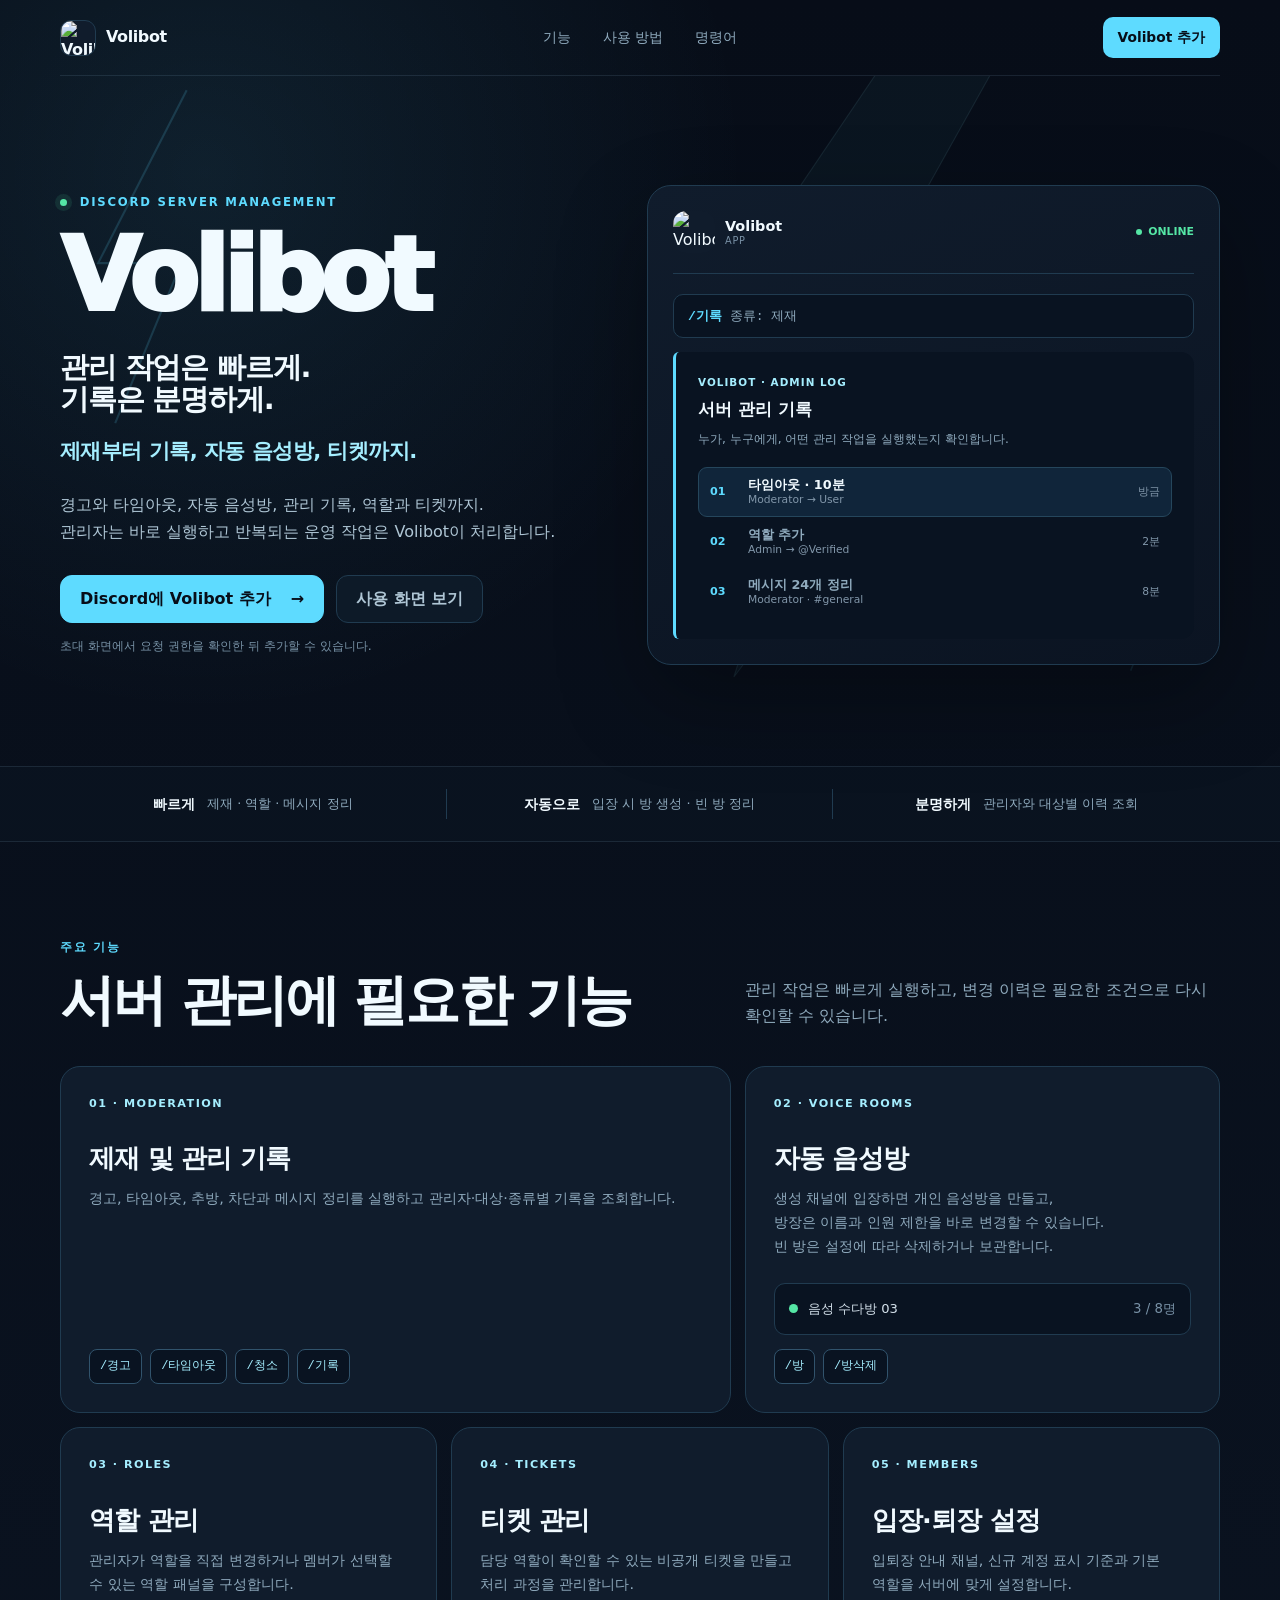
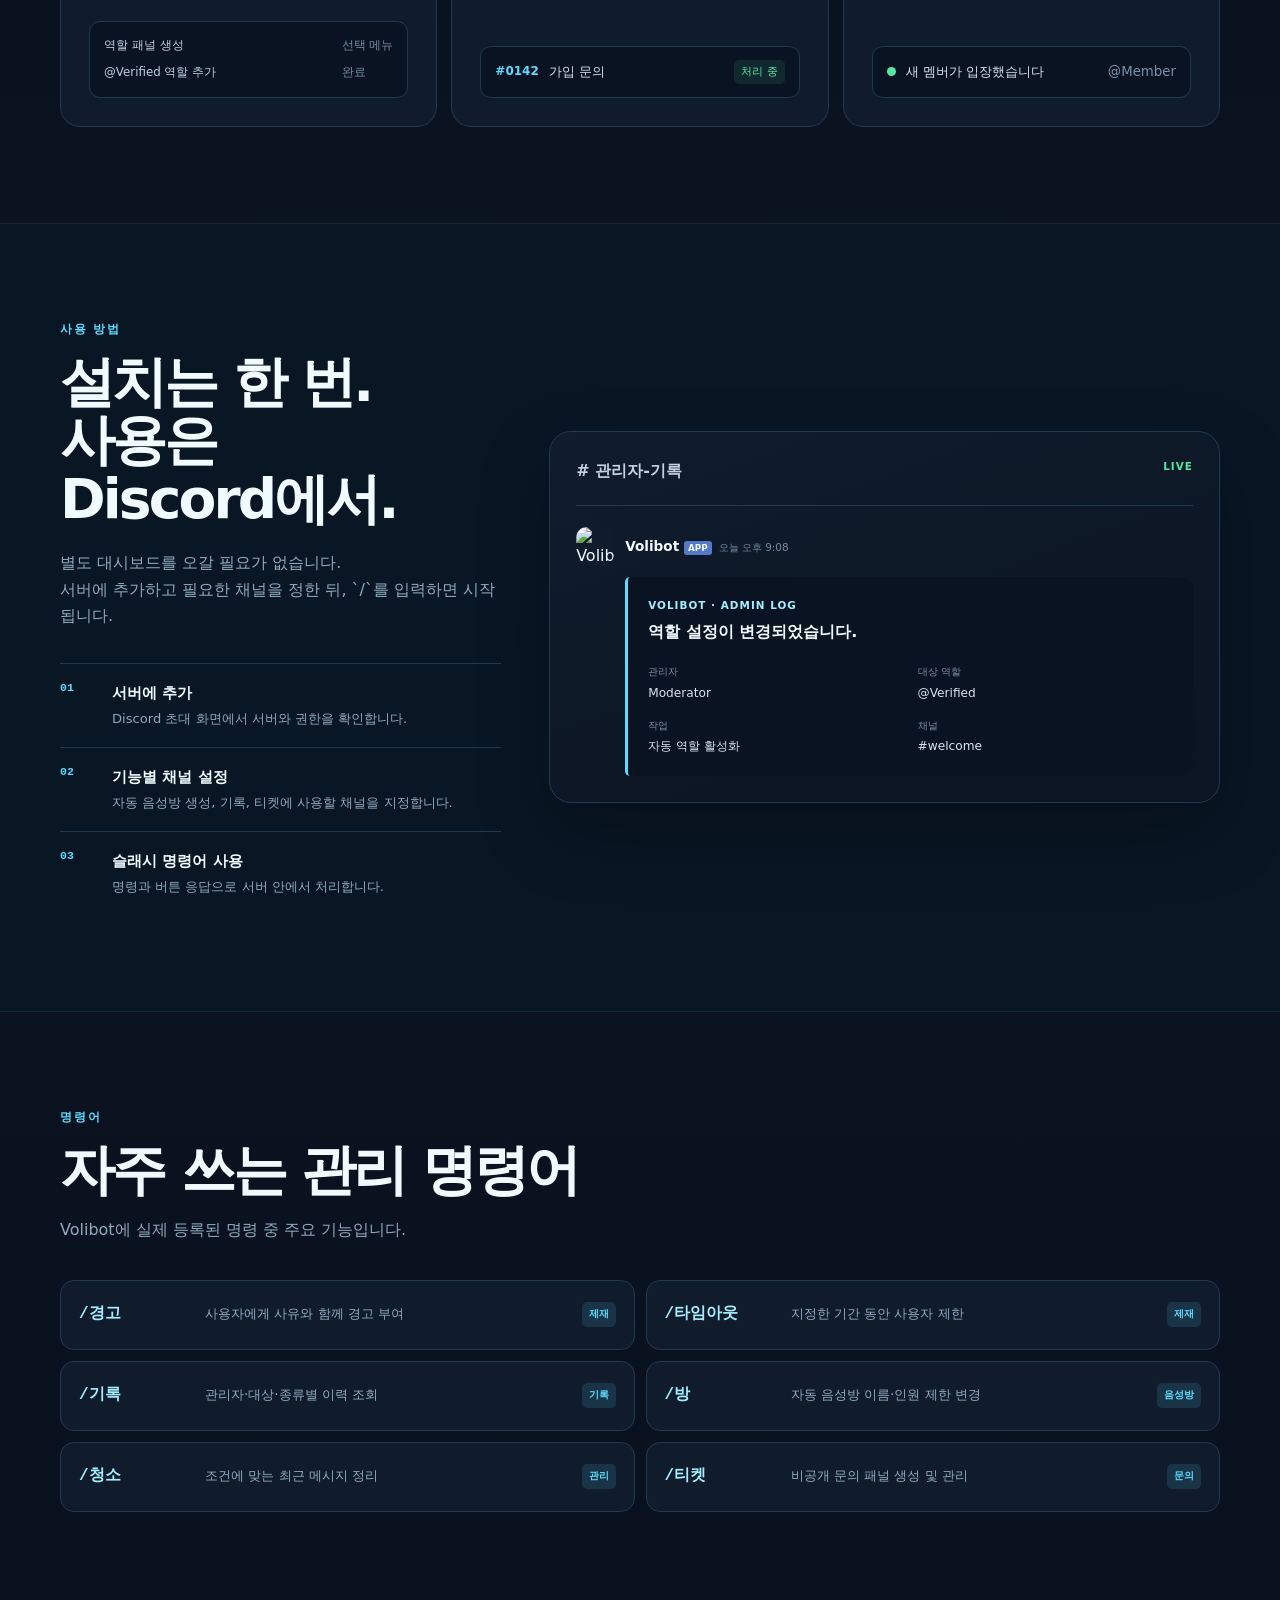
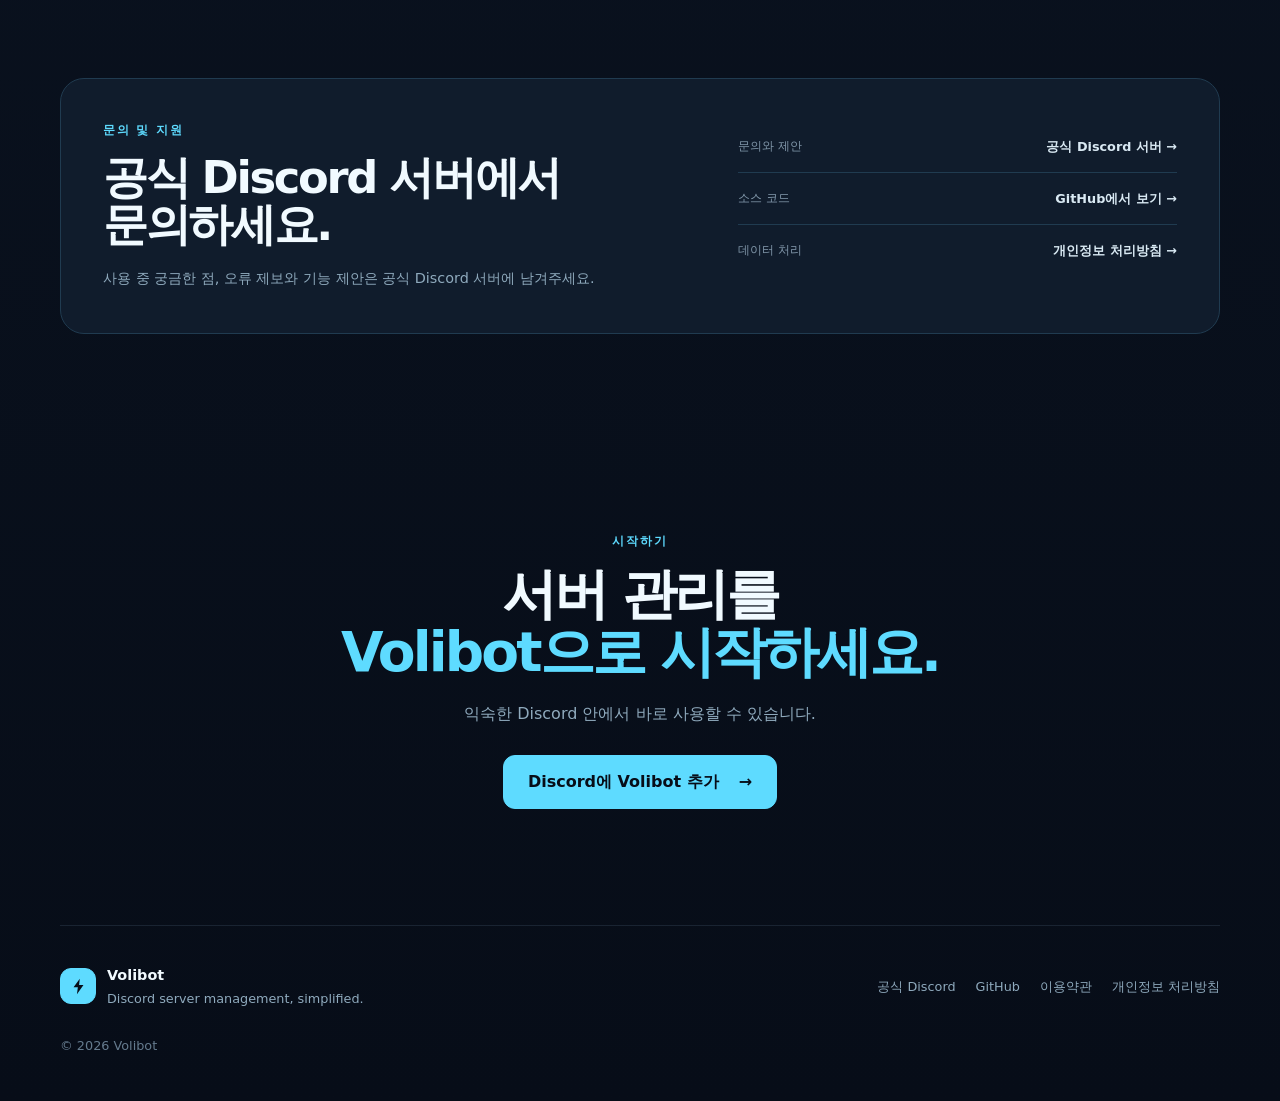
==== commit 534d40ab: "Align landing layout and route support to Discord" ====
--- a/index.html
+++ b/index.html
@@ -17,7 +17,7 @@
 <body>
   <a class="skip-link" href="#main">본문으로 건너뛰기</a>
   <header class="topbar shell">
-    <a class="brand" href="#top" aria-label="Volibot 홈"><span class="brand-icon" aria-hidden="true"><svg viewBox="0 0 24 24"><path d="M13.8 1 5 13h6.1L9.8 23 19 10h-6.2z"/></svg></span><span>Volibot</span></a>
+    <a class="brand" href="#top" aria-label="Volibot 홈"><span class="brand-icon profile-icon"><img src="https://cdn.discordapp.com/app-icons/1339273098234695800/37444efbefd3f0c8907de277caf05a9f.png?size=256" alt="Volibot Discord 프로필"></span><span>Volibot</span></a>
     <nav class="nav" aria-label="주요 메뉴"><a href="#features">기능</a><a href="#workflow">사용 방법</a><a href="#commands">명령어</a></nav>
     <a class="nav-cta" href="./invite/">Volibot 추가</a>
   </header>
@@ -34,7 +34,7 @@
         <h1>Volibot</h1>
         <p class="hero-statement">관리 작업은 빠르게.<br>기록은 분명하게.</p>
         <p class="hero-accent">제재부터 기록, 자동 음성방, 티켓까지.</p>
-        <p class="lead">경고와 타임아웃, 자동 음성방, 관리 기록, 역할과 티켓까지. 관리자는 바로 실행하고 반복되는 운영 작업은 Volibot이 처리합니다.</p>
+        <p class="lead"><span>경고와 타임아웃, 자동 음성방, 관리 기록, 역할과 티켓까지.</span><span>관리자는 바로 실행하고 반복되는 운영 작업은 Volibot이 처리합니다.</span></p>
         <div class="actions"><a class="button primary" href="./invite/">Discord에 Volibot 추가 <span aria-hidden="true">→</span></a><a class="button ghost" href="#workflow">사용 화면 보기</a></div>
         <p class="microcopy">초대 화면에서 요청 권한을 확인한 뒤 추가할 수 있습니다.</p>
       </div>
@@ -56,7 +56,7 @@
       <div class="section-head split-head"><div><p class="eyebrow">주요 기능</p><h2>서버 관리에 필요한 기능</h2></div><p>관리 작업은 빠르게 실행하고, 변경 이력은 필요한 조건으로 다시 확인할 수 있습니다.</p></div>
       <div class="feature-grid">
         <article class="feature-card featured"><span class="feature-tag">01 · MODERATION</span><h3>제재 및 관리 기록</h3><p>경고, 타임아웃, 추방, 차단과 메시지 정리를 실행하고 관리자·대상·종류별 기록을 조회합니다.</p><div class="chips"><code>/경고</code><code>/타임아웃</code><code>/청소</code><code>/기록</code></div></article>
-        <article class="feature-card voice-card"><span class="feature-tag">02 · VOICE ROOMS</span><h3>자동 음성방</h3><p>생성 채널에 입장하면 개인 음성방을 만들고, 방장은 이름과 인원 제한을 바로 변경할 수 있습니다. 빈 방은 설정에 따라 삭제하거나 보관합니다.</p><div class="voice-preview"><i></i><span>음성 수다방 03</span><small>3 / 8명</small></div><div class="chips"><code>/방</code><code>/방삭제</code></div></article>
+        <article class="feature-card voice-card"><span class="feature-tag">02 · VOICE ROOMS</span><h3>자동 음성방</h3><p><span>생성 채널에 입장하면 개인 음성방을 만들고,</span><span>방장은 이름과 인원 제한을 바로 변경할 수 있습니다.</span><span>빈 방은 설정에 따라 삭제하거나 보관합니다.</span></p><div class="voice-preview"><i></i><span>음성 수다방 03</span><small>3 / 8명</small></div><div class="chips"><code>/방</code><code>/방삭제</code></div></article>
         <article class="feature-card"><span class="feature-tag">03 · ROLES</span><h3>역할 관리</h3><p>관리자가 역할을 직접 변경하거나 멤버가 선택할 수 있는 역할 패널을 구성합니다.</p><div class="log-preview"><span>역할 패널 생성</span><time>선택 메뉴</time><span>@Verified 역할 추가</span><time>완료</time></div></article>
         <article class="feature-card"><span class="feature-tag">04 · TICKETS</span><h3>티켓 관리</h3><p>담당 역할이 확인할 수 있는 비공개 티켓을 만들고 처리 과정을 관리합니다.</p><div class="ticket-preview"><b>#0142</b><span>가입 문의</span><em>처리 중</em></div></article>
         <article class="feature-card"><span class="feature-tag">05 · MEMBERS</span><h3>입장·퇴장 설정</h3><p>입퇴장 안내 채널, 신규 계정 표시 기준과 기본 역할을 서버에 맞게 설정합니다.</p><div class="voice-preview"><i></i><span>새 멤버가 입장했습니다</span><small>@Member</small></div></article>
@@ -64,7 +64,7 @@
     </section>
 
     <section id="workflow" class="section workflow-section"><div class="shell workflow-layout">
-      <div class="workflow-copy"><p class="eyebrow">사용 방법</p><h2>설치는 한 번.<br>사용은 Discord에서.</h2><p>별도 대시보드를 오갈 필요가 없습니다. 서버에 추가하고 필요한 채널을 정한 뒤, `/`를 입력하면 시작됩니다.</p><ol class="steps"><li><span>01</span><div><strong>서버에 추가</strong><p>Discord 초대 화면에서 서버와 권한을 확인합니다.</p></div></li><li><span>02</span><div><strong>기능별 채널 설정</strong><p>자동 음성방 생성, 기록, 티켓에 사용할 채널을 지정합니다.</p></div></li><li><span>03</span><div><strong>슬래시 명령어 사용</strong><p>명령과 버튼 응답으로 서버 안에서 처리합니다.</p></div></li></ol></div>
+      <div class="workflow-copy"><p class="eyebrow">사용 방법</p><h2>설치는 한 번.<br>사용은 Discord에서.</h2><p><span>별도 대시보드를 오갈 필요가 없습니다.</span><span>서버에 추가하고 필요한 채널을 정한 뒤, `/`를 입력하면 시작됩니다.</span></p><ol class="steps"><li><span>01</span><div><strong>서버에 추가</strong><p>Discord 초대 화면에서 서버와 권한을 확인합니다.</p></div></li><li><span>02</span><div><strong>기능별 채널 설정</strong><p>자동 음성방 생성, 기록, 티켓에 사용할 채널을 지정합니다.</p></div></li><li><span>03</span><div><strong>슬래시 명령어 사용</strong><p>명령과 버튼 응답으로 서버 안에서 처리합니다.</p></div></li></ol></div>
       <div class="admin-card" aria-label="관리 기록 예시"><div class="admin-card-head"><span># 관리자-기록</span><i>LIVE</i></div><div class="admin-message"><div class="bot-avatar small"><img src="https://cdn.discordapp.com/app-icons/1339273098234695800/37444efbefd3f0c8907de277caf05a9f.png?size=256" alt="Volibot Discord 프로필"></div><div><strong>Volibot <em>APP</em></strong><time>오늘 오후 9:08</time></div></div><div class="embed"><p class="reply-label">VOLIBOT · ADMIN LOG</p><h3>역할 설정이 변경되었습니다.</h3><dl><div><dt>관리자</dt><dd>Moderator</dd></div><div><dt>대상 역할</dt><dd>@Verified</dd></div><div><dt>작업</dt><dd>자동 역할 활성화</dd></div><div><dt>채널</dt><dd>#welcome</dd></div></dl></div></div>
     </div></section>
 
@@ -73,11 +73,11 @@
       <div class="command-grid"><div class="command-card"><code>/경고</code><span>사용자에게 사유와 함께 경고 부여</span><b>제재</b></div><div class="command-card"><code>/타임아웃</code><span>지정한 기간 동안 사용자 제한</span><b>제재</b></div><div class="command-card"><code>/기록</code><span>관리자·대상·종류별 이력 조회</span><b>기록</b></div><div class="command-card"><code>/방</code><span>자동 음성방 이름·인원 제한 변경</span><b>음성방</b></div><div class="command-card"><code>/청소</code><span>조건에 맞는 최근 메시지 정리</span><b>관리</b></div><div class="command-card"><code>/티켓</code><span>비공개 문의 패널 생성 및 관리</span><b>문의</b></div></div>
     </section>
 
-    <section class="section shell"><div class="trust-card"><div><p class="eyebrow">확인 및 지원</p><h2>소스와 운영 정책을<br>공개합니다.</h2><p>이용약관과 개인정보 처리방침을 확인할 수 있으며, 오류나 제안은 GitHub 이슈로 남길 수 있습니다.</p></div><div class="trust-links"><a href="./github/"><span>소스 코드</span><b>GitHub에서 보기 →</b></a><a href="./privacy/"><span>데이터 처리</span><b>개인정보 처리방침 →</b></a><a href="./support/"><span>문제와 제안</span><b>지원 요청하기 →</b></a></div></div></section>
+    <section class="section shell"><div class="trust-card"><div><p class="eyebrow">문의 및 지원</p><h2>공식 Discord 서버에서<br>문의하세요.</h2><p>사용 중 궁금한 점, 오류 제보와 기능 제안은 공식 Discord 서버에 남겨주세요.</p></div><div class="trust-links"><a href="./support/"><span>문의와 제안</span><b>공식 Discord 서버 →</b></a><a href="./github/"><span>소스 코드</span><b>GitHub에서 보기 →</b></a><a href="./privacy/"><span>데이터 처리</span><b>개인정보 처리방침 →</b></a></div></div></section>
 
     <section class="final-cta shell"><p class="eyebrow">시작하기</p><h2>서버 관리를<br><span>Volibot으로 시작하세요.</span></h2><p>익숙한 Discord 안에서 바로 사용할 수 있습니다.</p><a class="button primary large" href="./invite/">Discord에 Volibot 추가 <span aria-hidden="true">→</span></a></section>
   </main>
 
-  <footer class="footer shell"><div class="footer-brand"><span class="brand-icon" aria-hidden="true"><svg viewBox="0 0 24 24"><path d="M13.8 1 5 13h6.1L9.8 23 19 10h-6.2z"/></svg></span><div><strong>Volibot</strong><span>Discord server management, simplified.</span></div></div><div class="footer-links"><a href="./support/">지원</a><a href="./github/">GitHub</a><a href="./terms/">이용약관</a><a href="./privacy/">개인정보 처리방침</a></div><p>© 2026 Volibot</p></footer>
+  <footer class="footer shell"><div class="footer-brand"><span class="brand-icon" aria-hidden="true"><svg viewBox="0 0 24 24"><path d="M13.8 1 5 13h6.1L9.8 23 19 10h-6.2z"/></svg></span><div><strong>Volibot</strong><span>Discord server management, simplified.</span></div></div><div class="footer-links"><a href="./support/">공식 Discord</a><a href="./github/">GitHub</a><a href="./terms/">이용약관</a><a href="./privacy/">개인정보 처리방침</a></div><p>© 2026 Volibot</p></footer>
 </body>
 </html>
--- a/style.css
+++ b/style.css
@@ -1,43 +1,690 @@
-:root{color-scheme:dark;--bg:#07101b;--deep:#050b13;--panel:#0d1928;--text:#f5f9ff;--muted:#aebdce;--bright:#cad6e3;--line:#203348;--accent:#70ddff;--strong:#21bfe9;--soft:rgba(75,210,246,.12);--good:#55e6a5}
-*{box-sizing:border-box}html{scroll-behavior:smooth;scroll-padding-top:86px}body{margin:0;min-height:100vh;background:radial-gradient(circle at 10% 1%,rgba(45,164,220,.12),transparent 31rem),radial-gradient(circle at 92% 10%,rgba(48,103,173,.11),transparent 26rem),var(--bg);color:var(--text);font-family:Inter,Pretendard,ui-sans-serif,system-ui,-apple-system,BlinkMacSystemFont,"Segoe UI","Noto Sans KR",sans-serif;line-height:1.65;-webkit-font-smoothing:antialiased}a{color:inherit}.shell{width:min(1160px,calc(100% - 40px));margin-inline:auto}.skip-link{position:fixed;z-index:100;top:10px;left:10px;padding:10px 14px;border-radius:8px;background:#fff;color:#000;transform:translateY(-150%)}.skip-link:focus{transform:none}
-.topbar{min-height:76px;display:grid;grid-template-columns:1fr auto 1fr;align-items:center;gap:26px;border-bottom:1px solid rgba(158,195,224,.12)}.brand{display:inline-flex;align-items:center;gap:10px;width:max-content;text-decoration:none;font-weight:850;letter-spacing:-.025em}.brand-icon{width:36px;height:36px;display:grid;place-items:center;border:1px solid #2f4d67;border-radius:11px;background:linear-gradient(145deg,#12263b,#0a1523);color:var(--accent);font-weight:950}.nav{display:flex;align-items:center;gap:32px;color:var(--muted);font-size:.9rem}.nav a,.footer a{text-decoration:none;transition:color .18s}.nav a:hover,.footer a:hover{color:var(--text)}.nav-cta{justify-self:end;padding:9px 15px;border-radius:10px;background:var(--accent);color:#06111b;text-decoration:none;font-size:.86rem;font-weight:850}
-.hero{min-height:690px;display:grid;grid-template-columns:1.04fr .96fr;gap:76px;align-items:center;padding:88px 0 78px}.eyebrow{margin:0 0 14px;color:var(--accent);font-size:.73rem;font-weight:850;letter-spacing:.17em}.pulse{display:inline-block;width:7px;height:7px;margin-right:7px;border-radius:50%;background:var(--good);box-shadow:0 0 0 5px rgba(85,230,165,.1)}h1,h2,h3,p{overflow-wrap:anywhere}h1{margin:0;max-width:680px;font-size:clamp(3.5rem,6.2vw,6rem);line-height:.98;letter-spacing:-.068em;font-weight:950}.hero-accent{margin:13px 0 0;color:var(--accent);font-size:clamp(1.25rem,2.25vw,1.75rem);font-weight:850;letter-spacing:-.035em}.lead{max-width:650px;margin:24px 0 0;color:var(--bright);font-size:1.05rem}.actions{display:flex;gap:12px;flex-wrap:wrap;margin-top:30px}.button{min-height:48px;display:inline-flex;align-items:center;justify-content:center;gap:20px;padding:0 19px;border:1px solid var(--line);border-radius:12px;background:rgba(14,27,42,.9);text-decoration:none;font-weight:800;transition:transform .18s,border-color .18s,background .18s}.button:hover{transform:translateY(-2px);border-color:#42617c;background:#12253a}.button.primary{border-color:var(--accent);background:linear-gradient(180deg,#8be7ff,#65d6f6);color:#06111b;box-shadow:0 16px 40px rgba(47,188,229,.16)}.button.primary:hover{background:#96eaff}.button.ghost{color:var(--bright)}.microcopy{margin:13px 0 0;color:#8499ac;font-size:.78rem}
-.discord-window{padding:25px;border:1px solid #243b51;border-radius:24px;background:linear-gradient(180deg,rgba(15,29,45,.98),rgba(8,17,28,.98));box-shadow:0 38px 100px rgba(0,0,0,.36);transform:rotate(1deg)}.window-bar{display:grid;grid-template-columns:auto 1fr auto;align-items:center;gap:10px;padding-bottom:20px;border-bottom:1px solid var(--line)}.bot-avatar{width:42px;height:42px;display:grid;place-items:center;border-radius:13px;background:linear-gradient(145deg,#71ddff,#338bb8);color:#06111b;font-weight:950}.window-bar div:nth-child(2){display:flex;flex-direction:column;line-height:1.18}.window-bar strong{font-size:.9rem}.window-bar div span{color:#7890a5;font-size:.61rem;letter-spacing:.08em}.online{display:flex;align-items:center;gap:6px;color:var(--good);font-size:.68rem;font-weight:800}.online i{width:6px;height:6px;border-radius:50%;background:var(--good);box-shadow:0 0 8px var(--good)}.command-line{margin:20px 0 14px;padding:12px 14px;border:1px solid #1f3449;border-radius:10px;background:#081522;color:#8fa3b7;font:.82rem ui-monospace,SFMono-Regular,Menlo,Consolas,monospace}.command-line span{color:var(--accent);font-weight:800}.reply-card{padding:22px;border-left:3px solid var(--strong);border-radius:6px 13px 13px 6px;background:#0a1724}.reply-label{margin:0 0 5px;color:var(--accent);font-size:.65rem;font-weight:850;letter-spacing:.1em}.reply-card>strong{font-size:1.06rem}.reply-card>p:not(.reply-label){margin:5px 0 18px;color:#8fa4b8;font-size:.76rem}.track{display:grid;grid-template-columns:28px 1fr auto;align-items:center;gap:10px;padding:10px 11px;border:1px solid transparent;border-radius:9px;color:#8fa4b8}.track.active{border-color:#25465c;background:#10253a;color:var(--text)}.track>span{color:var(--accent);font-size:.7rem;font-weight:850}.track div{display:flex;flex-direction:column;line-height:1.25}.track b{font-size:.8rem}.track small,.track em{color:#8297aa;font-size:.67rem;font-style:normal}.player-controls{display:flex;justify-content:center;gap:8px;margin-top:18px}.player-controls span{width:35px;height:30px;display:grid;place-items:center;border-radius:8px;background:#12263a;color:#bdd0df;font-size:.75rem}
-.proof-strip{border-block:1px solid rgba(158,195,224,.12);background:rgba(5,12,20,.45)}.proof-grid{display:grid;grid-template-columns:repeat(3,1fr);padding-block:23px}.proof-grid div{display:flex;align-items:center;justify-content:center;gap:12px;min-height:28px;border-right:1px solid var(--line)}.proof-grid div:last-child{border-right:0}.proof-grid strong{font-size:.86rem}.proof-grid span{color:var(--muted);font-size:.8rem}
-.section{padding:100px 0}.section-head{max-width:760px;margin-bottom:34px}.section-head h2,.workflow-copy h2,.final-cta h2,.trust-card h2{margin:0;font-size:clamp(2.25rem,4.3vw,4.3rem);line-height:1.05;letter-spacing:-.057em}.section-head>p:last-child{margin:19px 0 0;color:var(--muted)}.split-head{max-width:none;display:grid;grid-template-columns:1.2fr .8fr;gap:80px;align-items:end}.split-head>p{padding-bottom:6px}.feature-grid{display:grid;grid-template-columns:repeat(2,1fr);gap:14px}.feature-card{min-height:310px;padding:30px;border:1px solid var(--line);border-radius:20px;background:linear-gradient(145deg,rgba(16,31,48,.94),rgba(9,19,30,.96));overflow:hidden}.feature-card.featured{background:linear-gradient(145deg,rgba(24,63,84,.7),rgba(9,22,34,.96))}.feature-tag{color:var(--accent);font-size:.7rem;font-weight:850;letter-spacing:.14em}.feature-card h3{margin:45px 0 11px;font-size:clamp(1.45rem,2.3vw,2rem);line-height:1.16;letter-spacing:-.035em}.feature-card p{max-width:540px;margin:0;color:var(--muted);font-size:.92rem}.chips{display:flex;flex-wrap:wrap;gap:8px;margin-top:30px}.chips code{padding:7px 10px;border:1px solid #31536c;border-radius:8px;background:#0b1b2a;color:#bdefff;font-size:.75rem}.log-preview{display:grid;grid-template-columns:1fr auto;gap:8px 16px;margin-top:26px;padding:14px;border-radius:11px;background:#091725;font-size:.74rem}.log-preview time{color:#748da2}.log-preview span{color:#bed0df}.voice-preview,.ticket-preview{display:flex;align-items:center;gap:10px;margin-top:28px;padding:14px;border:1px solid #203b50;border-radius:11px;background:#091725}.voice-preview i{width:9px;height:9px;border-radius:50%;background:var(--good)}.voice-preview span,.ticket-preview span{color:#d5e2ec;font-size:.82rem}.voice-preview small{margin-left:auto;color:#7891a6}.ticket-preview b{color:var(--accent);font-size:.75rem}.ticket-preview em{margin-left:auto;padding:3px 7px;border-radius:5px;background:rgba(85,230,165,.1);color:var(--good);font-size:.67rem;font-style:normal}
-.workflow-section{border-block:1px solid rgba(158,195,224,.1);background:linear-gradient(110deg,rgba(9,25,39,.78),rgba(5,13,22,.68))}.workflow-layout{display:grid;grid-template-columns:.9fr 1.1fr;gap:90px;align-items:center}.workflow-copy>p:not(.eyebrow){max-width:560px;margin:22px 0 0;color:var(--muted)}.steps{margin:34px 0 0;padding:0;list-style:none}.steps li{display:grid;grid-template-columns:38px 1fr;gap:14px;padding:17px 0;border-top:1px solid var(--line)}.steps li>span{color:var(--accent);font:750 .72rem ui-monospace,monospace}.steps strong{display:block;font-size:.95rem}.steps p{margin:2px 0 0;color:var(--muted);font-size:.82rem}.admin-card{padding:26px;border:1px solid #2a4359;border-radius:22px;background:#081522;box-shadow:0 34px 80px rgba(0,0,0,.28)}.admin-card-head{display:flex;justify-content:space-between;padding-bottom:20px;border-bottom:1px solid var(--line);color:#c4d2df;font-weight:800}.admin-card-head i{color:var(--good);font-size:.65rem;font-style:normal;letter-spacing:.1em}.admin-message{display:grid;grid-template-columns:auto 1fr;gap:11px;align-items:center;margin-top:21px}.bot-avatar.small{width:38px;height:38px;border-radius:11px}.admin-message>div:last-child{display:flex;align-items:baseline;gap:7px}.admin-message strong{font-size:.85rem}.admin-message strong em{padding:2px 4px;border-radius:3px;background:#547ac7;font-size:.55rem;font-style:normal}.admin-message time{color:#72899e;font-size:.65rem}.embed{margin:12px 0 0 49px;padding:20px;border-left:3px solid var(--strong);border-radius:5px 12px 12px 5px;background:#0e1d2c}.embed h3{margin:4px 0 18px;font-size:1rem}.embed dl{display:grid;grid-template-columns:repeat(2,1fr);gap:14px;margin:0}.embed dl div{display:flex;flex-direction:column}.embed dt{color:#7890a4;font-size:.65rem}.embed dd{margin:2px 0 0;color:#d7e4ed;font-size:.76rem}
-.command-section{padding-bottom:70px}.command-grid{display:grid;grid-template-columns:repeat(2,1fr);gap:11px}.command-card{display:grid;grid-template-columns:110px 1fr auto;align-items:center;gap:16px;min-height:70px;padding:15px 18px;border:1px solid var(--line);border-radius:14px;background:rgba(12,25,39,.76)}.command-card code{color:#c4f3ff;font-family:ui-monospace,SFMono-Regular,Menlo,Consolas,monospace;font-weight:850}.command-card span{color:var(--muted);font-size:.84rem}.command-card b{padding:4px 7px;border-radius:5px;background:var(--soft);color:var(--accent);font-size:.62rem}
-.trust-card{display:grid;grid-template-columns:1fr .8fr;gap:80px;padding:46px;border:1px solid #2b465d;border-radius:24px;background:linear-gradient(120deg,rgba(21,62,82,.36),rgba(9,20,31,.94) 52%)}.trust-card h2{font-size:clamp(2rem,3.5vw,3.4rem)}.trust-card>div:first-child>p:last-child{margin:18px 0 0;color:var(--muted);font-size:.9rem}.trust-links{display:flex;flex-direction:column}.trust-links a{display:flex;justify-content:space-between;gap:16px;padding:15px 0;border-bottom:1px solid var(--line);text-decoration:none}.trust-links a:last-child{border-bottom:0}.trust-links span{color:#8197aa;font-size:.77rem}.trust-links b{color:#d9e9f3;font-size:.8rem}.final-cta{padding:105px 20px 120px;text-align:center}.final-cta h2 span{color:var(--accent)}.final-cta>p:not(.eyebrow){margin:19px 0 28px;color:var(--muted)}.button.large{min-height:54px;padding-inline:24px}.footer{display:grid;grid-template-columns:1fr auto;gap:26px;align-items:center;padding:38px 0 45px;border-top:1px solid rgba(158,195,224,.12);color:var(--muted);font-size:.8rem}.footer-brand{display:flex;align-items:center;gap:11px}.footer-brand>div{display:flex;flex-direction:column}.footer strong{color:var(--text);font-size:.9rem}.footer-links{display:flex;flex-wrap:wrap;gap:20px}.footer>p{grid-column:1/-1;margin:0;color:#657b8e}
-.doc{width:min(900px,calc(100% - 36px));margin:0 auto;padding:56px 0}.doc article{padding:clamp(26px,5vw,48px);border:1px solid var(--line);border-radius:24px;background:linear-gradient(180deg,rgba(18,31,45,.96),rgba(8,17,27,.97))}.doc .back{color:var(--muted);text-decoration:none}.doc h1{margin-top:20px;font-size:clamp(2.6rem,7vw,4.5rem);line-height:1}.doc h2{margin-top:38px;font-size:1.22rem}.doc p,.doc li{color:#d6e0e9}.doc .meta{margin-top:10px;color:var(--muted)}.doc ul{padding-left:22px}.doc strong{color:var(--text)}.doc footer{display:flex;justify-content:space-between;gap:12px;margin-top:18px;color:var(--muted)}
-@media(max-width:900px){.hero{grid-template-columns:1fr;gap:48px;padding-top:66px}.discord-window{width:min(600px,100%);margin-inline:auto;transform:none}.split-head,.workflow-layout,.trust-card{grid-template-columns:1fr;gap:38px}.workflow-copy{max-width:650px}.command-grid{grid-template-columns:1fr}}
-@media(max-width:660px){.shell{width:min(100% - 28px,1160px)}.topbar{min-height:66px;grid-template-columns:1fr auto}.nav{display:none}.nav-cta{font-size:.78rem}.hero{min-height:auto;padding:58px 0 62px}.hero h1{font-size:clamp(2.85rem,14vw,4.5rem)}.hero-accent{font-size:1.15rem}.lead{font-size:.94rem}.actions{display:grid}.button{width:100%}.discord-window{padding:16px;border-radius:19px}.reply-card{padding:17px 14px}.proof-grid{grid-template-columns:1fr;padding-block:8px}.proof-grid div{justify-content:flex-start;padding:12px 4px;border-right:0;border-bottom:1px solid var(--line)}.proof-grid div:last-child{border-bottom:0}.proof-grid strong{width:72px}.section{padding:72px 0}.section-head h2,.workflow-copy h2,.final-cta h2,.trust-card h2{font-size:clamp(2.15rem,11vw,3.3rem)}.split-head{gap:20px}.feature-grid{grid-template-columns:1fr}.feature-card{min-height:280px;padding:24px}.feature-card h3{margin-top:36px}.admin-card{padding:17px}.embed{margin-left:0}.command-card{grid-template-columns:95px 1fr}.command-card b{display:none}.trust-card{padding:28px 23px}.trust-links a{flex-direction:column;gap:3px}.final-cta{padding-block:86px 96px}.footer{grid-template-columns:1fr}.footer-links{gap:14px}.footer>p{grid-column:auto}}
-@media(prefers-reduced-motion:reduce){html{scroll-behavior:auto}*,*::before,*::after{transition-duration:.01ms!important;animation-duration:.01ms!important}}@media(prefers-contrast:more){:root{--muted:#d2dce7;--line:#47627a}}
-h1{word-break:keep-all}
-@media(max-width:660px){.hero h1{font-size:clamp(2.65rem,12.5vw,4.5rem)}}
-
-/* Volibear-inspired storm palette and 21st.dev-inspired composition */
-:root{--bg:#070D18;--deep:#0B1422;--panel:#101C2C;--text:#F1FAFF;--muted:#8FAABD;--bright:#AFC6D5;--line:#203B50;--accent:#5EDBFF;--strong:#5EDBFF;--ice:#A5EEFF;--soft:rgba(94,219,255,.12);--glow:rgba(94,219,255,.25)}
-body{background:radial-gradient(circle at 16% 4%,rgba(94,219,255,.09),transparent 34rem),radial-gradient(circle at 88% 16%,rgba(94,219,255,.045),transparent 28rem),linear-gradient(180deg,#070D18 0%,#0B1422 52%,#070D18 100%)}
-.hero{position:relative;isolation:isolate}.hero-copy,.discord-window{position:relative;z-index:1}.hero-paths{position:absolute;z-index:-1;inset:-20px calc((1160px - 100vw)/2);width:100vw;height:calc(100% + 40px);pointer-events:none;opacity:.42;overflow:visible}.hero-paths path{fill:none;stroke:#5EDBFF;stroke-width:1;stroke-linecap:round;stroke-dasharray:10 18;filter:drop-shadow(0 0 5px rgba(94,219,255,.22));animation:path-flow 22s linear infinite}.hero-paths path:nth-child(2){opacity:.55;animation-duration:29s;animation-direction:reverse}.hero-paths path:nth-child(3){opacity:.35;animation-duration:34s}.hero-paths path:nth-child(4){opacity:.22;animation-duration:26s;animation-direction:reverse}@keyframes path-flow{to{stroke-dashoffset:-280}}
-.brand-icon,.bot-avatar{background:linear-gradient(145deg,#A5EEFF,#5EDBFF);border-color:#5EDBFF;color:#07101b;text-shadow:none}.brand-icon{box-shadow:0 0 0 1px rgba(165,238,255,.08)}
-h1{font-size:clamp(4.8rem,9vw,8.8rem);line-height:.82;letter-spacing:-.075em;background:linear-gradient(105deg,#F1FAFF 8%,#A5EEFF 70%,#5EDBFF);-webkit-background-clip:text;background-clip:text;color:transparent;text-shadow:0 0 40px rgba(94,219,255,.08)}.hero-statement{margin:26px 0 0;color:#F1FAFF;font-size:clamp(1.65rem,2.6vw,2.45rem);font-weight:900;line-height:1.08;letter-spacing:-.045em}.hero-accent{color:#A5EEFF}.button.primary,.nav-cta{background:#5EDBFF;border-color:#5EDBFF;color:#070D18}.button.primary:hover,.nav-cta:hover{background:#A5EEFF}.discord-window,.admin-card{background:linear-gradient(160deg,#101C2C,#0B1422);border-color:#203B50}.reply-card,.command-line,.log-preview,.voice-preview,.ticket-preview,.embed{background:#0B1422}.proof-strip{background:rgba(11,20,34,.7)}
-.feature-grid{grid-template-columns:1.15fr .85fr;grid-template-rows:repeat(3,minmax(180px,auto));align-items:stretch}.feature-card{position:relative;isolation:isolate;min-height:0;background:#101C2C;transition:border-color .2s ease,box-shadow .2s ease}.feature-card::before{content:"";position:absolute;z-index:-1;inset:-1px;border-radius:inherit;background:radial-gradient(440px circle at 82% 12%,rgba(94,219,255,.16),transparent 42%);opacity:0;transition:opacity .22s ease}.feature-card:first-child{grid-row:1 / span 3;padding:38px}.feature-card:not(:first-child) h3{margin-top:25px}.feature-card:not(:first-child){min-height:180px}.feature-card.featured{background:#101C2C}.feature-tag,.chips code,.command-card code,.reply-label{color:#A5EEFF}.command-card,.trust-card{background:#101C2C}.trust-card{border-color:#203B50}
-@media(hover:hover){.feature-card:hover{border-color:#5EDBFF;box-shadow:0 0 34px var(--glow)}.feature-card:hover::before{opacity:1}}
-@media(max-width:900px){.feature-grid{grid-template-columns:1fr 1fr;grid-template-rows:auto}.feature-card:first-child{grid-row:auto;grid-column:1/-1}.hero-paths{opacity:.3}}
-@media(max-width:660px){h1{font-size:clamp(4.1rem,22vw,6rem)}.hero-statement{font-size:1.65rem}.feature-grid{grid-template-columns:1fr}.feature-card:first-child{grid-column:auto;padding:24px}.hero-paths{inset:0 -14px;width:calc(100% + 28px);opacity:.24}}
-@media(prefers-reduced-motion:reduce){.hero-paths path{animation:none}}
-body{overflow-x:clip}.brand-icon svg{width:17px;height:17px}.bot-avatar svg{width:20px;height:20px}.brand-icon svg path,.bot-avatar svg path{fill:#070D18}
-
-/* Refined identity: restrained lightning, aligned type, real bot profile */
-.hero-paths{inset:0 calc((1160px - 100vw)/2);height:100%;opacity:1}.hero-paths path{animation:none;stroke-dasharray:none;filter:none}.hero-paths .bolt-fill{fill:rgba(94,219,255,.035);stroke:rgba(165,238,255,.09);stroke-width:1}.hero-paths .bolt-line{fill:none;stroke:rgba(94,219,255,.16);stroke-width:2}.hero-paths .bolt-line.small{stroke:rgba(94,219,255,.1);stroke-width:1.5}
-h1{display:inline-block;padding-bottom:.09em;font-size:clamp(4.5rem,8vw,7.4rem);line-height:.95;letter-spacing:-.055em;background:none;color:#F1FAFF;-webkit-background-clip:initial;background-clip:initial;text-shadow:none}.hero-statement{margin-top:18px;font-size:clamp(1.55rem,2.25vw,2.1rem)}.hero-accent{margin-top:18px;font-size:clamp(1.08rem,1.65vw,1.35rem)}
-.bot-avatar{overflow:hidden;background:#101C2C}.bot-avatar img{display:block;width:100%;height:100%;object-fit:cover}.brand-icon{background:#5EDBFF}
-.feature-grid{grid-template-columns:repeat(12,1fr);grid-template-rows:auto;gap:14px}.feature-card,.feature-card:first-child,.feature-card:not(:first-child){grid-row:auto;min-height:260px;padding:28px}.feature-card:nth-child(1){grid-column:span 7}.feature-card:nth-child(2){grid-column:span 5}.feature-card:nth-child(3),.feature-card:nth-child(4){grid-column:span 6}.feature-card h3,.feature-card:not(:first-child) h3{min-height:1.3em;margin:30px 0 11px;font-size:clamp(1.45rem,2vw,1.8rem);line-height:1.22;word-break:keep-all}.feature-card p{min-height:3.3em;word-break:keep-all}.split-head h2,.command-section h2{word-break:keep-all}
-@media(max-width:900px){.feature-grid{grid-template-columns:repeat(2,1fr)}.feature-card:nth-child(n){grid-column:span 1}.feature-card:nth-child(1){grid-column:1/-1}.hero-paths{inset:0 calc((100% - 100vw)/2)}}
-@media(max-width:660px){h1{padding-bottom:.1em;font-size:clamp(3.9rem,20vw,5.3rem);line-height:1}.hero-statement{font-size:1.5rem;line-height:1.2}.feature-grid{grid-template-columns:1fr}.feature-card:nth-child(n){grid-column:auto;min-height:0}.feature-card h3,.feature-card:not(:first-child) h3{min-height:0;margin-top:25px;font-size:1.55rem}.feature-card p{min-height:0}.hero-paths{inset:0 -14px;width:calc(100% + 28px)}}
-.proof-grid{grid-template-columns:repeat(2,1fr)}
-@media(max-width:660px){.proof-grid{grid-template-columns:1fr}}
-.proof-grid{grid-template-columns:repeat(3,1fr)}
-.feature-card:nth-child(3),.feature-card:nth-child(4),.feature-card:nth-child(5){grid-column:span 4}.voice-card .chips{margin-top:14px}
-@media(max-width:900px){.feature-card:nth-child(n){grid-column:span 1}.feature-card:nth-child(1){grid-column:1/-1}}
-@media(max-width:660px){.proof-grid{grid-template-columns:1fr}.feature-card:nth-child(n){grid-column:auto}}
+:root {
+  color-scheme: dark;
+  --bg: #070d18;
+  --bg-soft: #0b1422;
+  --panel: #101c2c;
+  --panel-deep: #091321;
+  --text: #f1faff;
+  --muted: #8faabd;
+  --muted-bright: #afc6d5;
+  --line: #203b50;
+  --accent: #5edbff;
+  --ice: #a5eeff;
+  --good: #55e6a5;
+  --glow: rgba(94, 219, 255, 0.25);
+  --page: 1160px;
+  --gutter: 20px;
+  --grid-gap: 14px;
+  --section-space: 96px;
+  --card-radius: 20px;
+}
+
+* { box-sizing: border-box; }
+
+html {
+  scroll-behavior: smooth;
+  scroll-padding-top: 84px;
+}
+
+body {
+  margin: 0;
+  min-height: 100vh;
+  overflow-x: clip;
+  background:
+    radial-gradient(circle at 16% 4%, rgba(94, 219, 255, 0.09), transparent 34rem),
+    linear-gradient(180deg, var(--bg) 0%, var(--bg-soft) 52%, var(--bg) 100%);
+  color: var(--text);
+  font-family: Inter, Pretendard, ui-sans-serif, system-ui, -apple-system, BlinkMacSystemFont, "Segoe UI", "Noto Sans KR", sans-serif;
+  line-height: 1.65;
+  -webkit-font-smoothing: antialiased;
+}
+
+a { color: inherit; }
+h1, h2, h3, p { overflow-wrap: anywhere; }
+
+.shell {
+  width: min(var(--page), calc(100% - (var(--gutter) * 2)));
+  margin-inline: auto;
+}
+
+.skip-link {
+  position: fixed;
+  z-index: 100;
+  top: 10px;
+  left: 10px;
+  padding: 10px 14px;
+  border-radius: 8px;
+  background: #fff;
+  color: #000;
+  transform: translateY(-150%);
+}
+
+.skip-link:focus { transform: none; }
+
+/* Header */
+.topbar {
+  min-height: 76px;
+  display: grid;
+  grid-template-columns: 1fr auto 1fr;
+  align-items: center;
+  gap: 28px;
+  border-bottom: 1px solid rgba(158, 195, 224, 0.12);
+}
+
+.brand {
+  width: max-content;
+  display: inline-flex;
+  align-items: center;
+  gap: 10px;
+  text-decoration: none;
+  font-weight: 850;
+  letter-spacing: -0.025em;
+}
+
+.brand-icon {
+  width: 36px;
+  height: 36px;
+  display: grid;
+  place-items: center;
+  border: 1px solid var(--accent);
+  border-radius: 11px;
+  background: var(--accent);
+}
+
+.brand-icon svg { width: 17px; height: 17px; }
+.brand-icon path { fill: var(--bg); }
+.brand-icon.profile-icon { overflow: hidden; border-color: var(--line); background: var(--panel); }
+.brand-icon.profile-icon img { display: block; width: 100%; height: 100%; object-fit: cover; }
+
+.nav {
+  display: flex;
+  align-items: center;
+  gap: 32px;
+  color: var(--muted);
+  font-size: 0.9rem;
+}
+
+.nav a, .footer a {
+  text-decoration: none;
+  transition: color 0.18s ease;
+}
+
+.nav a:hover, .footer a:hover { color: var(--text); }
+
+.nav-cta {
+  justify-self: end;
+  padding: 9px 15px;
+  border-radius: 10px;
+  background: var(--accent);
+  color: var(--bg);
+  text-decoration: none;
+  font-size: 0.86rem;
+  font-weight: 850;
+}
+
+.nav-cta:hover { background: var(--ice); }
+
+/* Shared type and controls */
+.eyebrow {
+  margin: 0 0 14px;
+  color: var(--accent);
+  font-size: 0.73rem;
+  font-weight: 850;
+  letter-spacing: 0.15em;
+}
+
+.pulse {
+  display: inline-block;
+  width: 7px;
+  height: 7px;
+  margin-right: 7px;
+  border-radius: 50%;
+  background: var(--good);
+  box-shadow: 0 0 0 5px rgba(85, 230, 165, 0.1);
+}
+
+.actions {
+  display: flex;
+  flex-wrap: wrap;
+  gap: 12px;
+  margin-top: 30px;
+}
+
+.button {
+  min-height: 48px;
+  display: inline-flex;
+  align-items: center;
+  justify-content: center;
+  gap: 20px;
+  padding: 0 19px;
+  border: 1px solid var(--line);
+  border-radius: 12px;
+  background: rgba(14, 27, 42, 0.9);
+  text-decoration: none;
+  font-weight: 800;
+  transition: transform 0.18s ease, border-color 0.18s ease, background 0.18s ease;
+}
+
+.button:hover {
+  transform: translateY(-2px);
+  border-color: #42617c;
+  background: #12253a;
+}
+
+.button.primary {
+  border-color: var(--accent);
+  background: var(--accent);
+  color: var(--bg);
+}
+
+.button.primary:hover { background: var(--ice); }
+.button.ghost { color: var(--muted-bright); }
+.button.large { min-height: 54px; padding-inline: 24px; }
+
+/* Hero: 12-column matrix */
+.hero {
+  position: relative;
+  isolation: isolate;
+  min-height: 690px;
+  display: grid;
+  grid-template-columns: repeat(12, minmax(0, 1fr));
+  gap: var(--grid-gap);
+  align-items: center;
+  padding: 84px 0 76px;
+}
+
+.hero-copy {
+  position: relative;
+  z-index: 1;
+  grid-column: 1 / span 6;
+  padding-right: 28px;
+}
+
+.hero h1 {
+  display: inline-block;
+  margin: 0;
+  padding-bottom: 0.09em;
+  color: var(--text);
+  font-size: clamp(4.5rem, 8vw, 7.4rem);
+  font-weight: 950;
+  line-height: 0.95;
+  letter-spacing: -0.055em;
+  word-break: keep-all;
+}
+
+.hero-statement {
+  margin: 18px 0 0;
+  color: var(--text);
+  font-size: clamp(1.55rem, 2.25vw, 2.1rem);
+  font-weight: 900;
+  line-height: 1.12;
+  letter-spacing: -0.04em;
+}
+
+.hero-accent {
+  margin: 18px 0 0;
+  color: var(--ice);
+  font-size: clamp(1.08rem, 1.65vw, 1.35rem);
+  font-weight: 850;
+  letter-spacing: -0.025em;
+}
+
+.lead {
+  max-width: 590px;
+  margin: 24px 0 0;
+  color: var(--muted-bright);
+  font-size: 1rem;
+}
+
+.lead > span,
+.voice-card > p > span,
+.workflow-copy > p > span { display: block; }
+
+.microcopy {
+  margin: 13px 0 0;
+  color: #7892a6;
+  font-size: 0.78rem;
+}
+
+.hero-paths {
+  position: absolute;
+  z-index: -1;
+  inset: 0 calc((var(--page) - 100vw) / 2);
+  width: 100vw;
+  height: 100%;
+  pointer-events: none;
+}
+
+.hero-paths .bolt-fill {
+  fill: rgba(94, 219, 255, 0.035);
+  stroke: rgba(165, 238, 255, 0.09);
+  stroke-width: 1;
+}
+
+.hero-paths .bolt-line {
+  fill: none;
+  stroke: rgba(94, 219, 255, 0.16);
+  stroke-width: 2;
+}
+
+.hero-paths .bolt-line.small {
+  stroke: rgba(94, 219, 255, 0.1);
+  stroke-width: 1.5;
+}
+
+/* Discord previews */
+.discord-window {
+  position: relative;
+  z-index: 1;
+  grid-column: 7 / -1;
+  padding: 25px;
+  border: 1px solid var(--line);
+  border-radius: 24px;
+  background: linear-gradient(160deg, var(--panel), var(--bg-soft));
+  box-shadow: 0 34px 90px rgba(0, 0, 0, 0.3);
+}
+
+.window-bar {
+  display: grid;
+  grid-template-columns: auto 1fr auto;
+  align-items: center;
+  gap: 10px;
+  padding-bottom: 20px;
+  border-bottom: 1px solid var(--line);
+}
+
+.bot-avatar {
+  width: 42px;
+  height: 42px;
+  overflow: hidden;
+  border-radius: 13px;
+  background: var(--panel);
+}
+
+.bot-avatar.small { width: 38px; height: 38px; border-radius: 11px; }
+.bot-avatar img { display: block; width: 100%; height: 100%; object-fit: cover; }
+.window-bar div:nth-child(2) { display: flex; flex-direction: column; line-height: 1.18; }
+.window-bar strong { font-size: 0.9rem; }
+.window-bar div span { color: #7890a5; font-size: 0.61rem; letter-spacing: 0.08em; }
+
+.online {
+  display: flex;
+  align-items: center;
+  gap: 6px;
+  color: var(--good);
+  font-size: 0.68rem;
+  font-weight: 800;
+}
+
+.online i { width: 6px; height: 6px; border-radius: 50%; background: var(--good); }
+
+.command-line {
+  margin: 20px 0 14px;
+  padding: 12px 14px;
+  border: 1px solid var(--line);
+  border-radius: 10px;
+  background: var(--panel-deep);
+  color: var(--muted);
+  font: 0.82rem ui-monospace, SFMono-Regular, Menlo, Consolas, monospace;
+}
+
+.command-line span { color: var(--accent); font-weight: 800; }
+
+.reply-card {
+  padding: 22px;
+  border-left: 3px solid var(--accent);
+  border-radius: 6px 13px 13px 6px;
+  background: var(--panel-deep);
+}
+
+.reply-label { margin: 0 0 5px; color: var(--ice); font-size: 0.65rem; font-weight: 850; letter-spacing: 0.1em; }
+.reply-card > strong { font-size: 1.06rem; }
+.reply-card > p:not(.reply-label) { margin: 5px 0 18px; color: var(--muted); font-size: 0.76rem; }
+
+.track {
+  display: grid;
+  grid-template-columns: 28px 1fr auto;
+  align-items: center;
+  gap: 10px;
+  min-height: 50px;
+  padding: 9px 11px;
+  border: 1px solid transparent;
+  border-radius: 9px;
+  color: var(--muted);
+}
+
+.track.active { border-color: #25465c; background: #10253a; color: var(--text); }
+.track > span { color: var(--accent); font-size: 0.7rem; font-weight: 850; }
+.track div { display: flex; flex-direction: column; line-height: 1.25; }
+.track b { font-size: 0.8rem; }
+.track small, .track em { color: #8297aa; font-size: 0.67rem; font-style: normal; }
+
+/* Proof row */
+.proof-strip { border-block: 1px solid rgba(158, 195, 224, 0.12); background: rgba(11, 20, 34, 0.7); }
+.proof-grid { display: grid; grid-template-columns: repeat(3, 1fr); padding-block: 22px; }
+.proof-grid div { display: flex; align-items: center; justify-content: center; gap: 12px; min-height: 30px; border-right: 1px solid var(--line); }
+.proof-grid div:last-child { border-right: 0; }
+.proof-grid strong { font-size: 0.86rem; }
+.proof-grid span { color: var(--muted); font-size: 0.8rem; }
+
+/* Section matrix */
+.section { padding: var(--section-space) 0; }
+
+.section-head {
+  max-width: 760px;
+  margin-bottom: 36px;
+}
+
+.section-head.split-head {
+  max-width: none;
+  display: grid;
+  grid-template-columns: repeat(12, minmax(0, 1fr));
+  gap: var(--grid-gap);
+  align-items: end;
+}
+
+.split-head > div { grid-column: 1 / span 7; }
+.split-head > p { grid-column: 8 / -1; margin: 0 0 6px; }
+
+.section-head h2,
+.workflow-copy h2,
+.final-cta h2,
+.trust-card h2 {
+  margin: 0;
+  font-size: clamp(2.25rem, 4.3vw, 4.15rem);
+  line-height: 1.06;
+  letter-spacing: -0.052em;
+  word-break: keep-all;
+}
+
+.section-head > p:last-child { margin: 18px 0 0; color: var(--muted); }
+
+/* Feature bento: 7+5, then 4+4+4 */
+.feature-grid {
+  display: grid;
+  grid-template-columns: repeat(12, minmax(0, 1fr));
+  gap: var(--grid-gap);
+}
+
+.feature-card {
+  position: relative;
+  isolation: isolate;
+  min-height: 280px;
+  display: flex;
+  flex-direction: column;
+  padding: 28px;
+  overflow: hidden;
+  border: 1px solid var(--line);
+  border-radius: var(--card-radius);
+  background: var(--panel);
+  transition: border-color 0.2s ease, box-shadow 0.2s ease;
+}
+
+.feature-card:nth-child(1) { grid-column: span 7; }
+.feature-card:nth-child(2) { grid-column: span 5; }
+.feature-card:nth-child(3),
+.feature-card:nth-child(4),
+.feature-card:nth-child(5) { grid-column: span 4; }
+
+.feature-card::before {
+  content: "";
+  position: absolute;
+  z-index: -1;
+  inset: -1px;
+  border-radius: inherit;
+  background: radial-gradient(440px circle at 82% 12%, rgba(94, 219, 255, 0.16), transparent 42%);
+  opacity: 0;
+  transition: opacity 0.22s ease;
+}
+
+.feature-tag { color: var(--ice); font-size: 0.7rem; font-weight: 850; letter-spacing: 0.13em; }
+
+.feature-card h3 {
+  min-height: 1.3em;
+  margin: 30px 0 11px;
+  font-size: clamp(1.45rem, 2vw, 1.8rem);
+  line-height: 1.22;
+  letter-spacing: -0.03em;
+  word-break: keep-all;
+}
+
+.feature-card > p {
+  margin: 0 0 24px;
+  color: var(--muted);
+  font-size: 0.9rem;
+  word-break: keep-all;
+}
+
+.chips {
+  display: flex;
+  flex-wrap: wrap;
+  gap: 8px;
+  margin-top: auto;
+}
+
+.chips code {
+  padding: 7px 10px;
+  border: 1px solid #31536c;
+  border-radius: 8px;
+  background: var(--panel-deep);
+  color: var(--ice);
+  font-size: 0.75rem;
+}
+
+.log-preview,
+.voice-preview,
+.ticket-preview {
+  margin-top: auto;
+  border: 1px solid var(--line);
+  border-radius: 11px;
+  background: var(--panel-deep);
+}
+
+.log-preview {
+  display: grid;
+  grid-template-columns: 1fr auto;
+  gap: 8px 16px;
+  padding: 14px;
+  font-size: 0.74rem;
+}
+
+.log-preview span { color: #bed0df; }
+.log-preview time { color: #748da2; }
+
+.voice-preview,
+.ticket-preview {
+  min-height: 52px;
+  display: flex;
+  align-items: center;
+  gap: 10px;
+  padding: 13px 14px;
+}
+
+.voice-preview i { width: 9px; height: 9px; flex: 0 0 auto; border-radius: 50%; background: var(--good); }
+.voice-preview span, .ticket-preview span { color: #d5e2ec; font-size: 0.82rem; }
+.voice-preview small { margin-left: auto; color: #7891a6; }
+.ticket-preview b { color: var(--accent); font-size: 0.75rem; }
+.ticket-preview em { margin-left: auto; padding: 3px 7px; border-radius: 5px; background: rgba(85, 230, 165, 0.1); color: var(--good); font-size: 0.67rem; font-style: normal; }
+.voice-card .chips { margin-top: 14px; }
+
+/* Workflow: 5+7 */
+.workflow-section {
+  border-block: 1px solid rgba(158, 195, 224, 0.1);
+  background: rgba(9, 25, 39, 0.55);
+}
+
+.workflow-layout {
+  display: grid;
+  grid-template-columns: repeat(12, minmax(0, 1fr));
+  gap: var(--grid-gap);
+  align-items: center;
+}
+
+.workflow-copy { grid-column: 1 / span 5; padding-right: 34px; }
+.workflow-copy > p:not(.eyebrow) { margin: 22px 0 0; color: var(--muted); }
+
+.steps { margin: 34px 0 0; padding: 0; list-style: none; }
+.steps li { display: grid; grid-template-columns: 38px 1fr; gap: 14px; padding: 17px 0; border-top: 1px solid var(--line); }
+.steps li > span { color: var(--accent); font: 750 0.72rem ui-monospace, monospace; }
+.steps strong { display: block; font-size: 0.95rem; }
+.steps p { margin: 2px 0 0; color: var(--muted); font-size: 0.82rem; }
+
+.admin-card {
+  grid-column: 6 / -1;
+  padding: 26px;
+  border: 1px solid var(--line);
+  border-radius: 22px;
+  background: linear-gradient(160deg, var(--panel), var(--bg-soft));
+  box-shadow: 0 30px 70px rgba(0, 0, 0, 0.25);
+}
+
+.admin-card-head { display: flex; justify-content: space-between; padding-bottom: 20px; border-bottom: 1px solid var(--line); color: #c4d2df; font-weight: 800; }
+.admin-card-head i { color: var(--good); font-size: 0.65rem; font-style: normal; letter-spacing: 0.1em; }
+.admin-message { display: grid; grid-template-columns: auto 1fr; gap: 11px; align-items: center; margin-top: 21px; }
+.admin-message > div:last-child { display: flex; align-items: baseline; gap: 7px; }
+.admin-message strong { font-size: 0.85rem; }
+.admin-message strong em { padding: 2px 4px; border-radius: 3px; background: #547ac7; font-size: 0.55rem; font-style: normal; }
+.admin-message time { color: #72899e; font-size: 0.65rem; }
+
+.embed {
+  margin: 12px 0 0 49px;
+  padding: 20px;
+  border-left: 3px solid var(--accent);
+  border-radius: 5px 12px 12px 5px;
+  background: var(--panel-deep);
+}
+
+.embed h3 { margin: 4px 0 18px; font-size: 1rem; }
+.embed dl { display: grid; grid-template-columns: repeat(2, 1fr); gap: 14px; margin: 0; }
+.embed dl div { display: flex; flex-direction: column; }
+.embed dt { color: #7890a4; font-size: 0.65rem; }
+.embed dd { margin: 2px 0 0; color: #d7e4ed; font-size: 0.76rem; }
+
+/* Commands */
+.command-section { padding-bottom: 70px; }
+.command-grid { display: grid; grid-template-columns: repeat(2, 1fr); gap: 11px; }
+.command-card { min-height: 70px; display: grid; grid-template-columns: 110px 1fr auto; align-items: center; gap: 16px; padding: 15px 18px; border: 1px solid var(--line); border-radius: 14px; background: var(--panel); }
+.command-card code { color: var(--ice); font-family: ui-monospace, SFMono-Regular, Menlo, Consolas, monospace; font-weight: 850; }
+.command-card span { color: var(--muted); font-size: 0.84rem; }
+.command-card b { padding: 4px 7px; border-radius: 5px; background: rgba(94, 219, 255, 0.12); color: var(--accent); font-size: 0.62rem; }
+
+/* Trust and footer */
+.trust-card {
+  display: grid;
+  grid-template-columns: repeat(12, minmax(0, 1fr));
+  gap: var(--grid-gap);
+  padding: 42px;
+  border: 1px solid var(--line);
+  border-radius: 24px;
+  background: var(--panel);
+}
+
+.trust-card > div:first-child { grid-column: 1 / span 7; padding-right: 34px; }
+.trust-card > div:first-child > p:last-child { margin: 18px 0 0; color: var(--muted); font-size: 0.9rem; }
+.trust-card h2 { font-size: clamp(2rem, 3.5vw, 3.4rem); }
+.trust-links { grid-column: 8 / -1; display: flex; flex-direction: column; }
+.trust-links a { display: flex; justify-content: space-between; gap: 16px; padding: 15px 0; border-bottom: 1px solid var(--line); text-decoration: none; }
+.trust-links a:last-child { border-bottom: 0; }
+.trust-links span { color: #8197aa; font-size: 0.77rem; }
+.trust-links b { color: #d9e9f3; font-size: 0.8rem; }
+
+.final-cta { padding: 102px 20px 116px; text-align: center; }
+.final-cta h2 span { color: var(--accent); }
+.final-cta > p:not(.eyebrow) { margin: 19px 0 28px; color: var(--muted); }
+
+.footer {
+  display: grid;
+  grid-template-columns: 1fr auto;
+  gap: 26px;
+  align-items: center;
+  padding: 38px 0 45px;
+  border-top: 1px solid rgba(158, 195, 224, 0.12);
+  color: var(--muted);
+  font-size: 0.8rem;
+}
+
+.footer-brand { display: flex; align-items: center; gap: 11px; }
+.footer-brand > div { display: flex; flex-direction: column; }
+.footer strong { color: var(--text); font-size: 0.9rem; }
+.footer-links { display: flex; flex-wrap: wrap; gap: 20px; }
+.footer > p { grid-column: 1 / -1; margin: 0; color: #657b8e; }
+
+/* Policy pages */
+.doc { width: min(900px, calc(100% - 36px)); margin: 0 auto; padding: 56px 0; }
+.doc article { padding: clamp(26px, 5vw, 48px); border: 1px solid var(--line); border-radius: 24px; background: linear-gradient(180deg, var(--panel), var(--panel-deep)); }
+.doc .back { color: var(--muted); text-decoration: none; }
+.doc h1 { margin-top: 20px; font-size: clamp(2.6rem, 7vw, 4.5rem); line-height: 1; }
+.doc h2 { margin-top: 38px; font-size: 1.22rem; }
+.doc p, .doc li { color: #d6e0e9; }
+.doc .meta { margin-top: 10px; color: var(--muted); }
+.doc ul { padding-left: 22px; }
+.doc strong { color: var(--text); }
+.doc footer { display: flex; justify-content: space-between; gap: 12px; margin-top: 18px; color: var(--muted); }
+
+@media (hover: hover) {
+  .feature-card:hover { border-color: var(--accent); box-shadow: 0 0 34px var(--glow); }
+  .feature-card:hover::before { opacity: 1; }
+}
+
+@media (max-width: 900px) {
+  :root { --section-space: 78px; }
+  .hero { grid-template-columns: repeat(2, minmax(0, 1fr)); gap: 44px; padding-top: 64px; }
+  .hero-copy, .discord-window { grid-column: 1 / -1; }
+  .hero-copy { padding-right: 0; }
+  .discord-window { width: min(600px, 100%); margin-inline: auto; }
+  .hero-paths { inset: 0 calc((100% - 100vw) / 2); }
+  .section-head.split-head, .workflow-layout, .trust-card { grid-template-columns: 1fr; gap: 30px; }
+  .split-head > div, .split-head > p, .workflow-copy, .admin-card, .trust-card > div:first-child, .trust-links { grid-column: auto; }
+  .workflow-copy, .trust-card > div:first-child { padding-right: 0; }
+  .feature-grid { grid-template-columns: repeat(2, minmax(0, 1fr)); }
+  .feature-card:nth-child(n) { grid-column: span 1; }
+  .feature-card:nth-child(1) { grid-column: 1 / -1; }
+  .command-grid { grid-template-columns: 1fr; }
+}
+
+@media (max-width: 640px) {
+  :root { --gutter: 14px; --section-space: 68px; }
+  .topbar { min-height: 66px; grid-template-columns: 1fr auto; }
+  .nav { display: none; }
+  .nav-cta { font-size: 0.78rem; }
+  .hero { min-height: auto; grid-template-columns: 1fr; padding: 56px 0 60px; }
+  .hero h1 { padding-bottom: 0.1em; font-size: clamp(3.9rem, 20vw, 5.3rem); line-height: 1; }
+  .hero-statement { font-size: 1.5rem; line-height: 1.2; }
+  .hero-accent { font-size: 1.05rem; }
+  .lead { font-size: 0.94rem; }
+  .actions { display: grid; }
+  .button { width: 100%; }
+  .hero-paths { inset: 0 calc(var(--gutter) * -1); width: calc(100% + (var(--gutter) * 2)); }
+  .discord-window { padding: 16px; border-radius: 19px; }
+  .reply-card { padding: 17px 14px; }
+  .proof-grid { grid-template-columns: 1fr; padding-block: 8px; }
+  .proof-grid div { justify-content: flex-start; padding: 12px 4px; border-right: 0; border-bottom: 1px solid var(--line); }
+  .proof-grid div:last-child { border-bottom: 0; }
+  .proof-grid strong { width: 78px; }
+  .section-head h2, .workflow-copy h2, .final-cta h2, .trust-card h2 { font-size: clamp(2.1rem, 10.5vw, 3.2rem); }
+  .feature-grid { grid-template-columns: 1fr; }
+  .feature-card:nth-child(n) { grid-column: auto; min-height: 0; padding: 24px; }
+  .feature-card h3 { min-height: 0; margin-top: 25px; font-size: 1.55rem; }
+  .feature-card > p { margin-bottom: 22px; }
+  .admin-card { padding: 17px; }
+  .embed { margin-left: 0; }
+  .command-card { min-height: 76px; grid-template-columns: 95px 1fr; }
+  .command-card b { display: none; }
+  .trust-card { padding: 28px 23px; }
+  .trust-links a { flex-direction: column; gap: 3px; }
+  .final-cta { padding-block: 82px 94px; }
+  .footer { grid-template-columns: 1fr; }
+  .footer-links { gap: 14px; }
+  .footer > p { grid-column: auto; }
+  .doc { padding-top: 24px; }
+  .doc footer { flex-direction: column; }
+}
+
+@media (prefers-reduced-motion: reduce) {
+  html { scroll-behavior: auto; }
+  *, *::before, *::after { transition-duration: 0.01ms !important; }
+}
+
+@media (prefers-contrast: more) {
+  :root { --muted: #d2dce7; --line: #47627a; }
+}
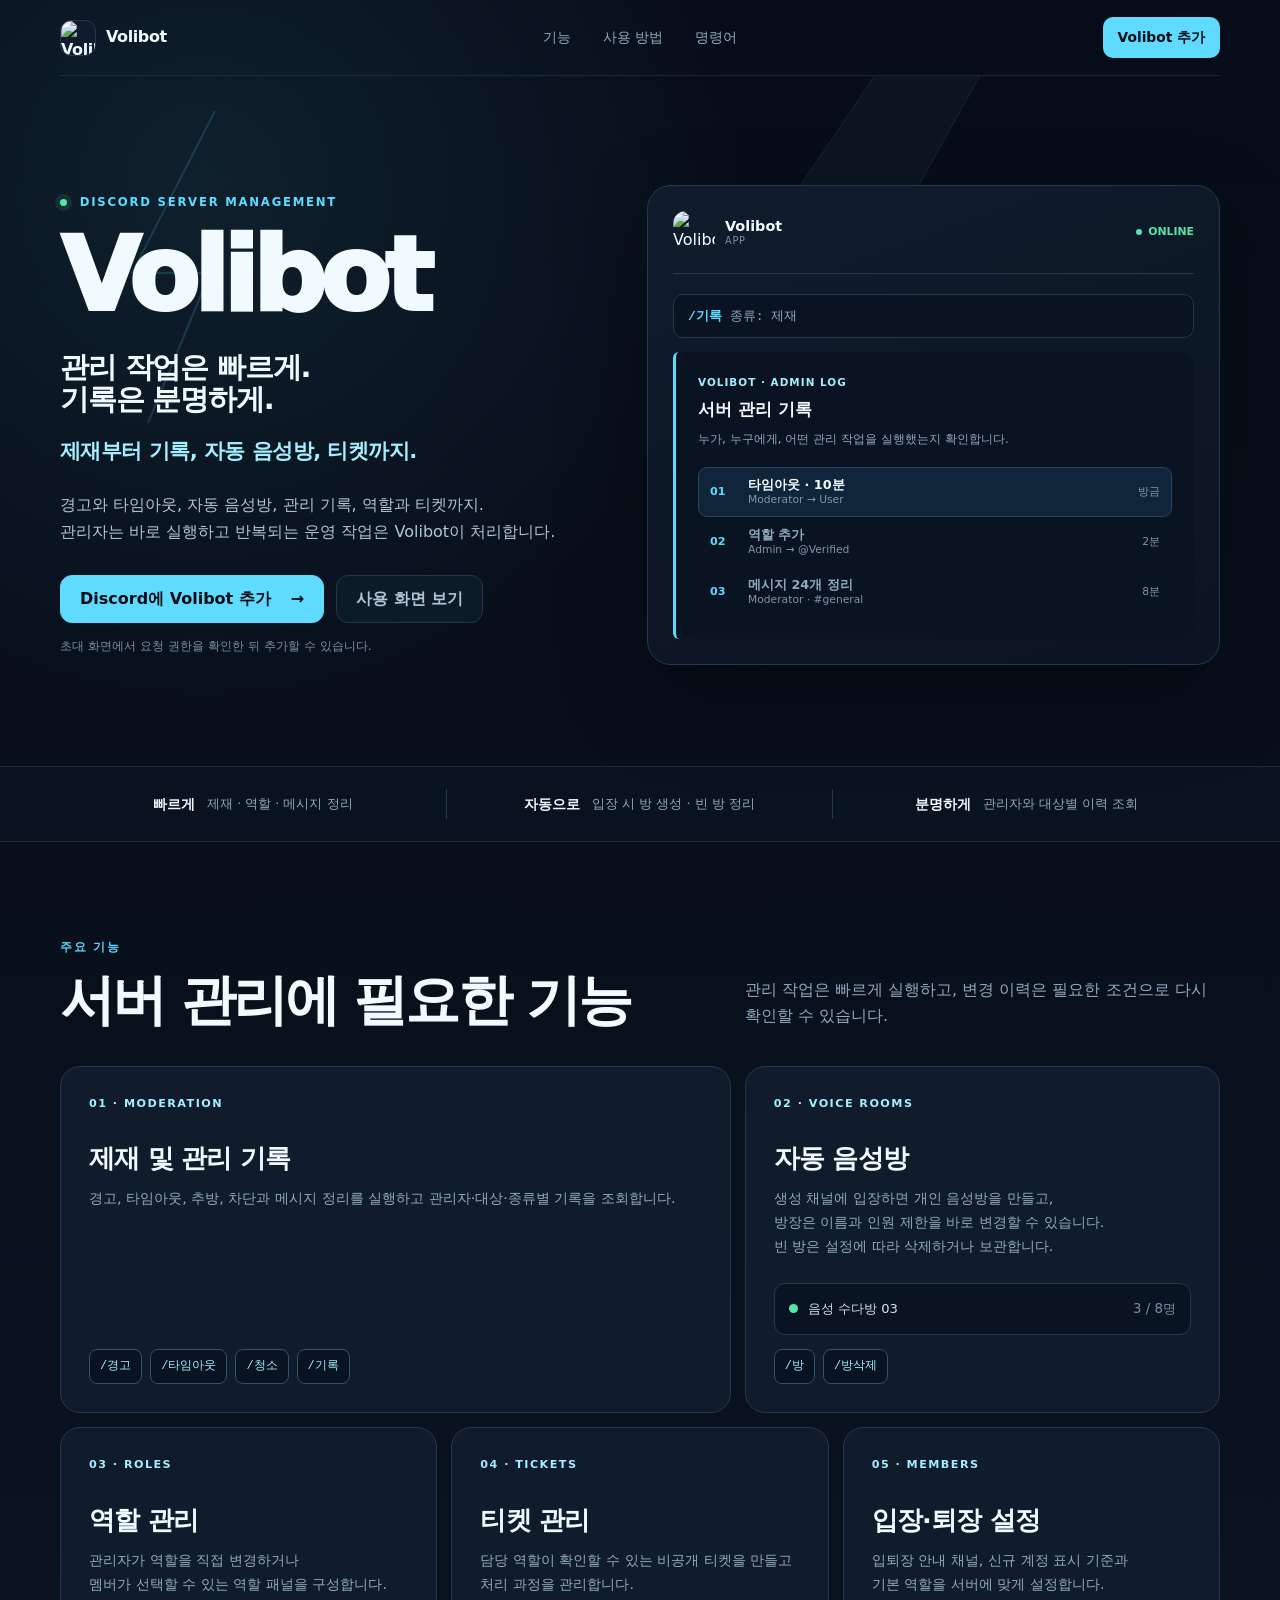
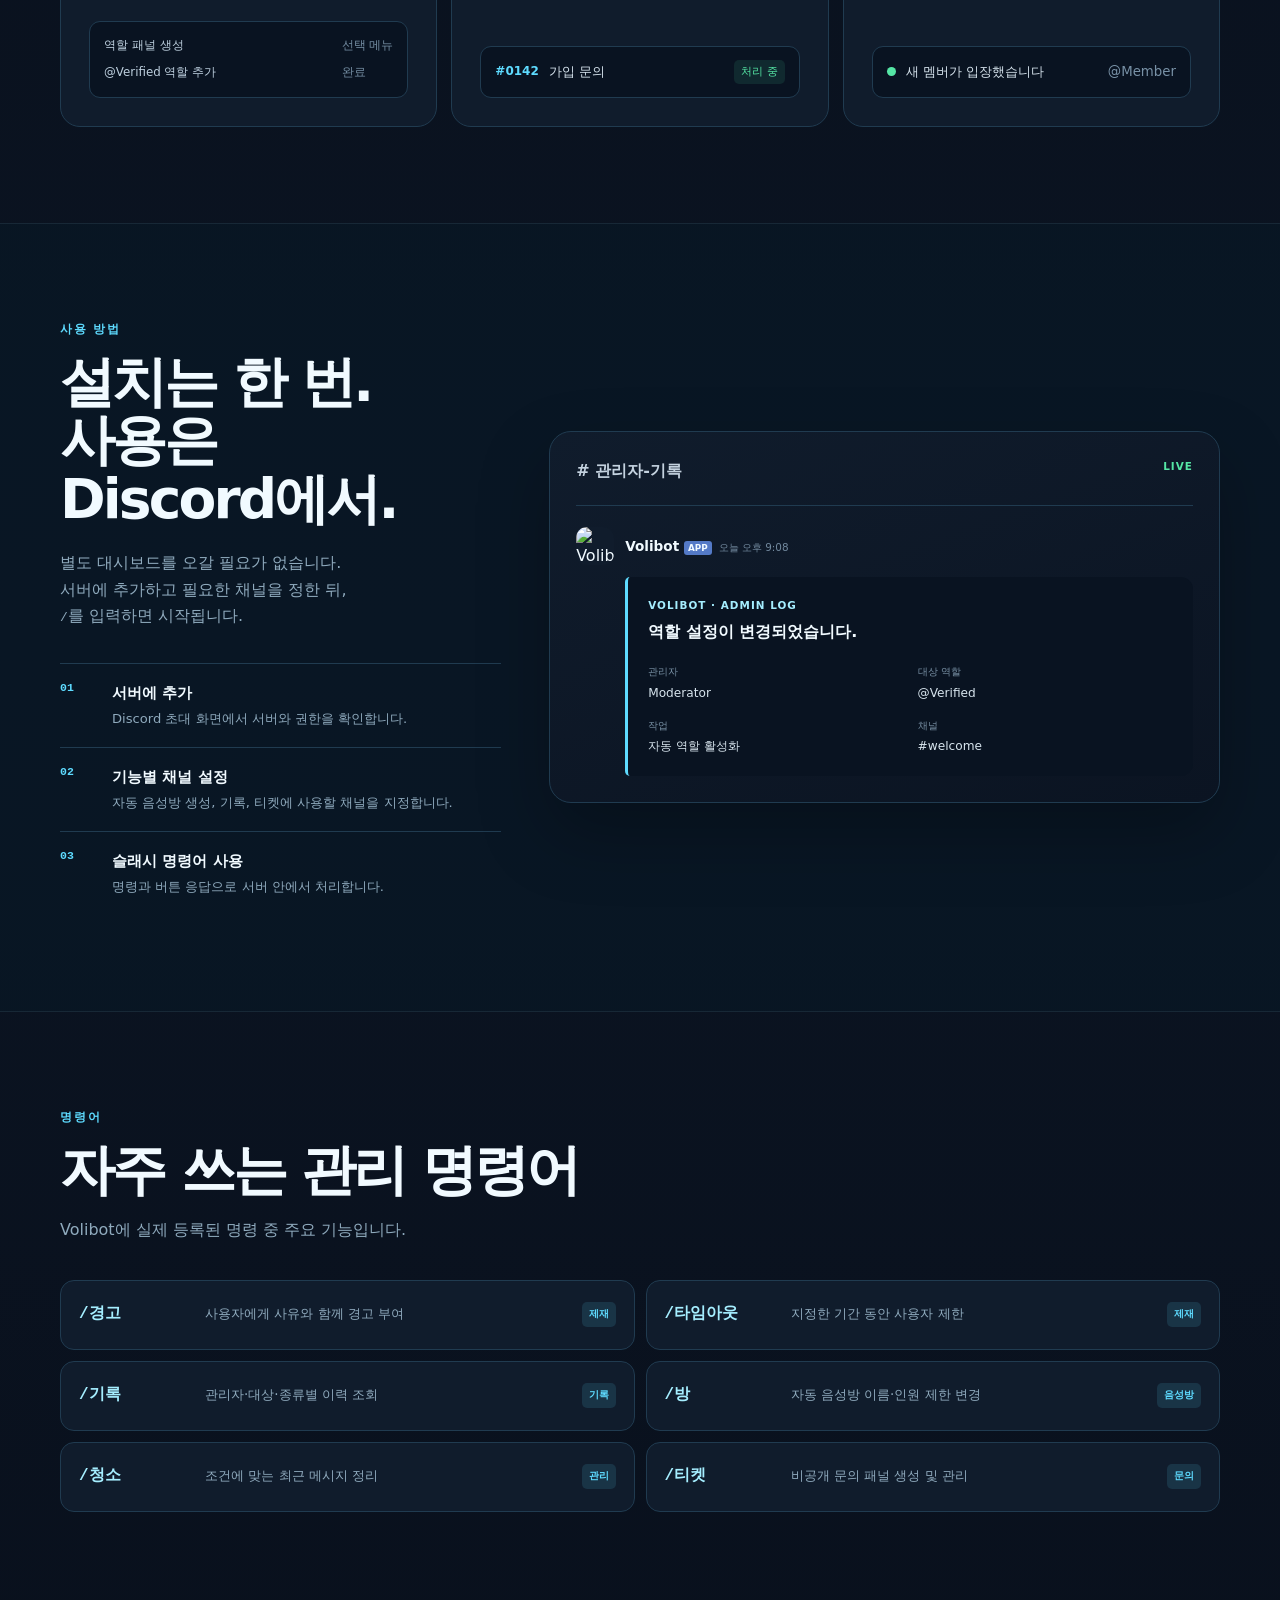
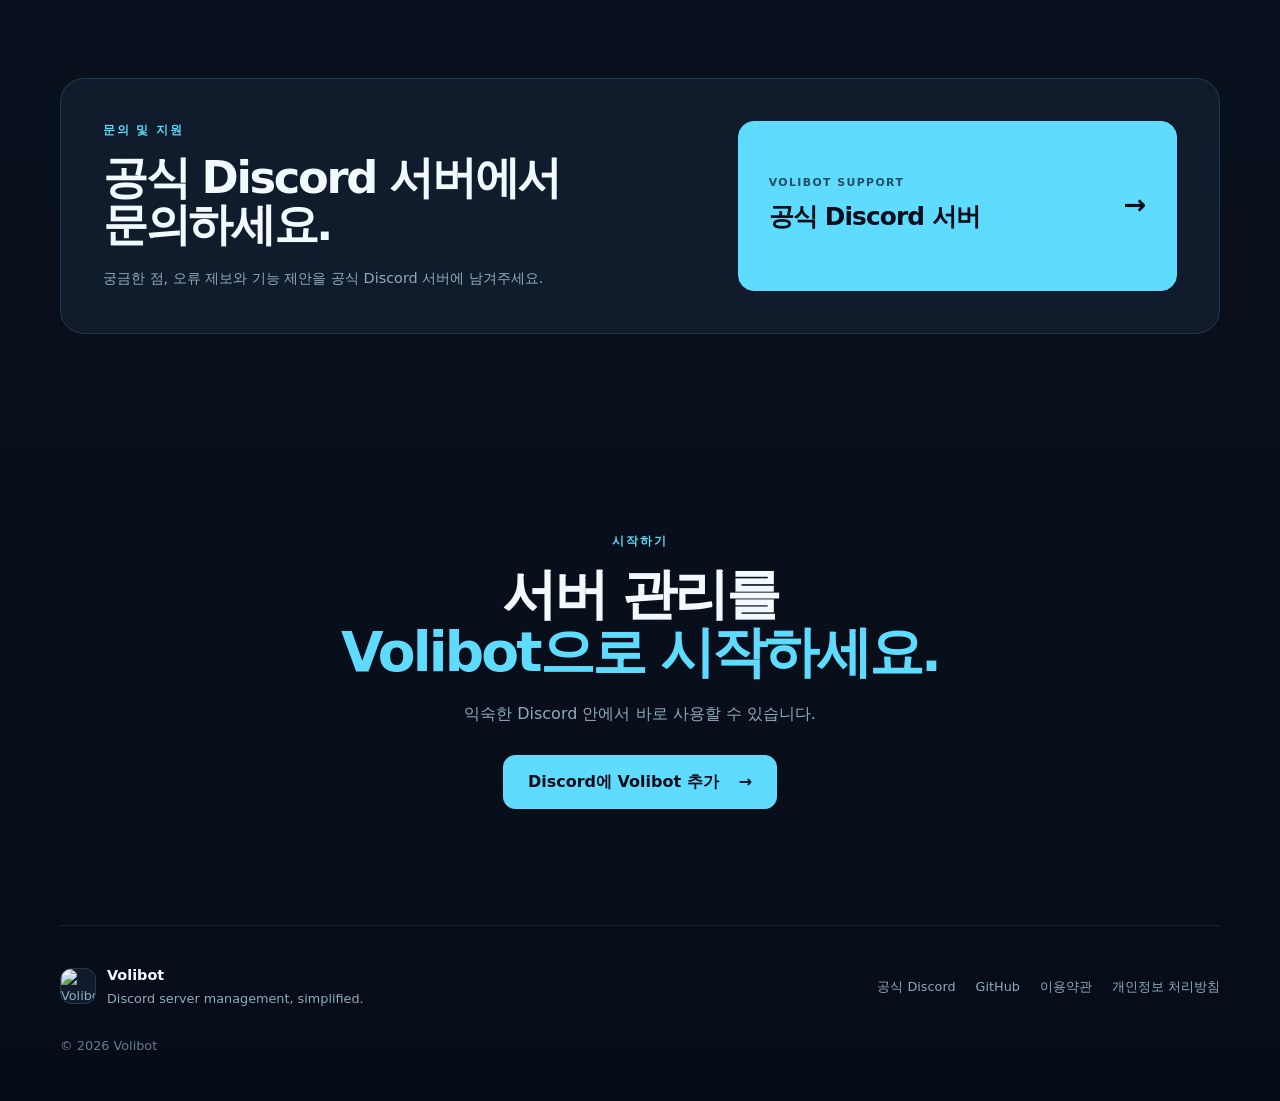
==== commit 79b40665: "Simplify support section and refine copy" ====
--- a/index.html
+++ b/index.html
@@ -57,14 +57,14 @@
       <div class="feature-grid">
         <article class="feature-card featured"><span class="feature-tag">01 · MODERATION</span><h3>제재 및 관리 기록</h3><p>경고, 타임아웃, 추방, 차단과 메시지 정리를 실행하고 관리자·대상·종류별 기록을 조회합니다.</p><div class="chips"><code>/경고</code><code>/타임아웃</code><code>/청소</code><code>/기록</code></div></article>
         <article class="feature-card voice-card"><span class="feature-tag">02 · VOICE ROOMS</span><h3>자동 음성방</h3><p><span>생성 채널에 입장하면 개인 음성방을 만들고,</span><span>방장은 이름과 인원 제한을 바로 변경할 수 있습니다.</span><span>빈 방은 설정에 따라 삭제하거나 보관합니다.</span></p><div class="voice-preview"><i></i><span>음성 수다방 03</span><small>3 / 8명</small></div><div class="chips"><code>/방</code><code>/방삭제</code></div></article>
-        <article class="feature-card"><span class="feature-tag">03 · ROLES</span><h3>역할 관리</h3><p>관리자가 역할을 직접 변경하거나 멤버가 선택할 수 있는 역할 패널을 구성합니다.</p><div class="log-preview"><span>역할 패널 생성</span><time>선택 메뉴</time><span>@Verified 역할 추가</span><time>완료</time></div></article>
+        <article class="feature-card"><span class="feature-tag">03 · ROLES</span><h3>역할 관리</h3><p><span>관리자가 역할을 직접 변경하거나</span><span>멤버가 선택할 수 있는 역할 패널을 구성합니다.</span></p><div class="log-preview"><span>역할 패널 생성</span><time>선택 메뉴</time><span>@Verified 역할 추가</span><time>완료</time></div></article>
         <article class="feature-card"><span class="feature-tag">04 · TICKETS</span><h3>티켓 관리</h3><p>담당 역할이 확인할 수 있는 비공개 티켓을 만들고 처리 과정을 관리합니다.</p><div class="ticket-preview"><b>#0142</b><span>가입 문의</span><em>처리 중</em></div></article>
-        <article class="feature-card"><span class="feature-tag">05 · MEMBERS</span><h3>입장·퇴장 설정</h3><p>입퇴장 안내 채널, 신규 계정 표시 기준과 기본 역할을 서버에 맞게 설정합니다.</p><div class="voice-preview"><i></i><span>새 멤버가 입장했습니다</span><small>@Member</small></div></article>
+        <article class="feature-card"><span class="feature-tag">05 · MEMBERS</span><h3>입장·퇴장 설정</h3><p><span>입퇴장 안내 채널, 신규 계정 표시 기준과</span><span>기본 역할을 서버에 맞게 설정합니다.</span></p><div class="voice-preview"><i></i><span>새 멤버가 입장했습니다</span><small>@Member</small></div></article>
       </div>
     </section>
 
     <section id="workflow" class="section workflow-section"><div class="shell workflow-layout">
-      <div class="workflow-copy"><p class="eyebrow">사용 방법</p><h2>설치는 한 번.<br>사용은 Discord에서.</h2><p><span>별도 대시보드를 오갈 필요가 없습니다.</span><span>서버에 추가하고 필요한 채널을 정한 뒤, `/`를 입력하면 시작됩니다.</span></p><ol class="steps"><li><span>01</span><div><strong>서버에 추가</strong><p>Discord 초대 화면에서 서버와 권한을 확인합니다.</p></div></li><li><span>02</span><div><strong>기능별 채널 설정</strong><p>자동 음성방 생성, 기록, 티켓에 사용할 채널을 지정합니다.</p></div></li><li><span>03</span><div><strong>슬래시 명령어 사용</strong><p>명령과 버튼 응답으로 서버 안에서 처리합니다.</p></div></li></ol></div>
+      <div class="workflow-copy"><p class="eyebrow">사용 방법</p><h2>설치는 한 번.<br>사용은 Discord에서.</h2><p><span>별도 대시보드를 오갈 필요가 없습니다.</span><span>서버에 추가하고 필요한 채널을 정한 뒤,</span><span><code>/</code>를 입력하면 시작됩니다.</span></p><ol class="steps"><li><span>01</span><div><strong>서버에 추가</strong><p>Discord 초대 화면에서 서버와 권한을 확인합니다.</p></div></li><li><span>02</span><div><strong>기능별 채널 설정</strong><p>자동 음성방 생성, 기록, 티켓에 사용할 채널을 지정합니다.</p></div></li><li><span>03</span><div><strong>슬래시 명령어 사용</strong><p>명령과 버튼 응답으로 서버 안에서 처리합니다.</p></div></li></ol></div>
       <div class="admin-card" aria-label="관리 기록 예시"><div class="admin-card-head"><span># 관리자-기록</span><i>LIVE</i></div><div class="admin-message"><div class="bot-avatar small"><img src="https://cdn.discordapp.com/app-icons/1339273098234695800/37444efbefd3f0c8907de277caf05a9f.png?size=256" alt="Volibot Discord 프로필"></div><div><strong>Volibot <em>APP</em></strong><time>오늘 오후 9:08</time></div></div><div class="embed"><p class="reply-label">VOLIBOT · ADMIN LOG</p><h3>역할 설정이 변경되었습니다.</h3><dl><div><dt>관리자</dt><dd>Moderator</dd></div><div><dt>대상 역할</dt><dd>@Verified</dd></div><div><dt>작업</dt><dd>자동 역할 활성화</dd></div><div><dt>채널</dt><dd>#welcome</dd></div></dl></div></div>
     </div></section>
 
@@ -73,11 +73,11 @@
       <div class="command-grid"><div class="command-card"><code>/경고</code><span>사용자에게 사유와 함께 경고 부여</span><b>제재</b></div><div class="command-card"><code>/타임아웃</code><span>지정한 기간 동안 사용자 제한</span><b>제재</b></div><div class="command-card"><code>/기록</code><span>관리자·대상·종류별 이력 조회</span><b>기록</b></div><div class="command-card"><code>/방</code><span>자동 음성방 이름·인원 제한 변경</span><b>음성방</b></div><div class="command-card"><code>/청소</code><span>조건에 맞는 최근 메시지 정리</span><b>관리</b></div><div class="command-card"><code>/티켓</code><span>비공개 문의 패널 생성 및 관리</span><b>문의</b></div></div>
     </section>
 
-    <section class="section shell"><div class="trust-card"><div><p class="eyebrow">문의 및 지원</p><h2>공식 Discord 서버에서<br>문의하세요.</h2><p>사용 중 궁금한 점, 오류 제보와 기능 제안은 공식 Discord 서버에 남겨주세요.</p></div><div class="trust-links"><a href="./support/"><span>문의와 제안</span><b>공식 Discord 서버 →</b></a><a href="./github/"><span>소스 코드</span><b>GitHub에서 보기 →</b></a><a href="./privacy/"><span>데이터 처리</span><b>개인정보 처리방침 →</b></a></div></div></section>
+    <section class="section shell"><div class="trust-card"><div><p class="eyebrow">문의 및 지원</p><h2>공식 Discord 서버에서<br>문의하세요.</h2><p>궁금한 점, 오류 제보와 기능 제안을 공식 Discord 서버에 남겨주세요.</p></div><a class="discord-support-button" href="./support/"><span>VOLIBOT SUPPORT</span><strong>공식 Discord 서버</strong><b aria-hidden="true">→</b></a></div></section>
 
     <section class="final-cta shell"><p class="eyebrow">시작하기</p><h2>서버 관리를<br><span>Volibot으로 시작하세요.</span></h2><p>익숙한 Discord 안에서 바로 사용할 수 있습니다.</p><a class="button primary large" href="./invite/">Discord에 Volibot 추가 <span aria-hidden="true">→</span></a></section>
   </main>
 
-  <footer class="footer shell"><div class="footer-brand"><span class="brand-icon" aria-hidden="true"><svg viewBox="0 0 24 24"><path d="M13.8 1 5 13h6.1L9.8 23 19 10h-6.2z"/></svg></span><div><strong>Volibot</strong><span>Discord server management, simplified.</span></div></div><div class="footer-links"><a href="./support/">공식 Discord</a><a href="./github/">GitHub</a><a href="./terms/">이용약관</a><a href="./privacy/">개인정보 처리방침</a></div><p>© 2026 Volibot</p></footer>
+  <footer class="footer shell"><div class="footer-brand"><span class="brand-icon profile-icon"><img src="https://cdn.discordapp.com/app-icons/1339273098234695800/37444efbefd3f0c8907de277caf05a9f.png?size=256" alt="Volibot Discord 프로필"></span><div><strong>Volibot</strong><span>Discord server management, simplified.</span></div></div><div class="footer-links"><a href="./support/">공식 Discord</a><a href="./github/">GitHub</a><a href="./terms/">이용약관</a><a href="./privacy/">개인정보 처리방침</a></div><p>© 2026 Volibot</p></footer>
 </body>
 </html>
--- a/style.css
+++ b/style.css
@@ -237,7 +237,7 @@
 }
 
 .lead > span,
-.voice-card > p > span,
+.feature-card > p > span,
 .workflow-copy > p > span { display: block; }
 
 .microcopy {
@@ -249,8 +249,8 @@
 .hero-paths {
   position: absolute;
   z-index: -1;
-  inset: 0 calc((var(--page) - 100vw) / 2);
-  width: 100vw;
+  inset: 0 calc(var(--gutter) * -1);
+  width: calc(100% + (var(--gutter) * 2));
   height: 100%;
   pointer-events: none;
 }
@@ -582,11 +582,26 @@
 .trust-card > div:first-child { grid-column: 1 / span 7; padding-right: 34px; }
 .trust-card > div:first-child > p:last-child { margin: 18px 0 0; color: var(--muted); font-size: 0.9rem; }
 .trust-card h2 { font-size: clamp(2rem, 3.5vw, 3.4rem); }
-.trust-links { grid-column: 8 / -1; display: flex; flex-direction: column; }
-.trust-links a { display: flex; justify-content: space-between; gap: 16px; padding: 15px 0; border-bottom: 1px solid var(--line); text-decoration: none; }
-.trust-links a:last-child { border-bottom: 0; }
-.trust-links span { color: #8197aa; font-size: 0.77rem; }
-.trust-links b { color: #d9e9f3; font-size: 0.8rem; }
+.discord-support-button {
+  grid-column: 8 / -1;
+  min-height: 150px;
+  display: grid;
+  grid-template-columns: 1fr auto;
+  align-content: center;
+  gap: 5px 24px;
+  padding: 28px 30px;
+  border: 1px solid var(--accent);
+  border-radius: 16px;
+  background: var(--accent);
+  color: var(--bg);
+  text-decoration: none;
+  transition: background 0.18s ease, box-shadow 0.18s ease, transform 0.18s ease;
+}
+
+.discord-support-button span { grid-column: 1; font-size: 0.68rem; font-weight: 850; letter-spacing: 0.13em; opacity: 0.68; }
+.discord-support-button strong { grid-column: 1; font-size: clamp(1.15rem, 2vw, 1.55rem); letter-spacing: -0.035em; }
+.discord-support-button b { grid-column: 2; grid-row: 1 / span 2; align-self: center; font-size: 1.7rem; }
+.discord-support-button:hover { background: var(--ice); box-shadow: 0 0 34px var(--glow); transform: translateY(-2px); }
 
 .final-cta { padding: 102px 20px 116px; text-align: center; }
 .final-cta h2 span { color: var(--accent); }
@@ -610,16 +625,162 @@
 .footer > p { grid-column: 1 / -1; margin: 0; color: #657b8e; }
 
 /* Policy pages */
-.doc { width: min(900px, calc(100% - 36px)); margin: 0 auto; padding: 56px 0; }
-.doc article { padding: clamp(26px, 5vw, 48px); border: 1px solid var(--line); border-radius: 24px; background: linear-gradient(180deg, var(--panel), var(--panel-deep)); }
-.doc .back { color: var(--muted); text-decoration: none; }
-.doc h1 { margin-top: 20px; font-size: clamp(2.6rem, 7vw, 4.5rem); line-height: 1; }
-.doc h2 { margin-top: 38px; font-size: 1.22rem; }
-.doc p, .doc li { color: #d6e0e9; }
-.doc .meta { margin-top: 10px; color: var(--muted); }
-.doc ul { padding-left: 22px; }
-.doc strong { color: var(--text); }
-.doc footer { display: flex; justify-content: space-between; gap: 12px; margin-top: 18px; color: var(--muted); }
+.legal-body {
+  background:
+    linear-gradient(135deg, transparent 0 44%, rgba(94, 219, 255, 0.025) 44% 44.15%, transparent 44.15% 100%),
+    radial-gradient(circle at 78% 2%, rgba(94, 219, 255, 0.08), transparent 28rem),
+    var(--bg);
+}
+
+.policy-nav a[aria-current="page"],
+.footer a[aria-current="page"] { color: var(--accent); }
+
+.legal-main { padding: 82px 0 110px; }
+
+.legal-hero {
+  display: grid;
+  grid-template-columns: repeat(12, minmax(0, 1fr));
+  column-gap: var(--grid-gap);
+  padding-bottom: 62px;
+  border-bottom: 1px solid var(--line);
+}
+
+.legal-hero .eyebrow,
+.legal-hero h1,
+.legal-summary { grid-column: 1 / span 8; }
+
+.legal-hero h1 {
+  margin: 0;
+  font-size: clamp(4rem, 9vw, 7.3rem);
+  line-height: 0.96;
+  letter-spacing: -0.075em;
+}
+
+.legal-hero .legal-long-title { font-size: clamp(3.7rem, 7vw, 5.45rem); }
+
+.legal-summary {
+  max-width: 680px;
+  margin: 27px 0 0;
+  color: var(--muted-bright);
+  font-size: clamp(1.05rem, 2vw, 1.25rem);
+}
+
+.legal-meta {
+  grid-column: 10 / -1;
+  grid-row: 2 / span 2;
+  align-self: end;
+  display: grid;
+  gap: 9px;
+  color: var(--muted);
+  font-size: 0.8rem;
+}
+
+.legal-meta span {
+  padding: 11px 13px;
+  border: 1px solid var(--line);
+  border-radius: 8px;
+  background: rgba(16, 28, 44, 0.58);
+}
+
+.legal-layout {
+  display: grid;
+  grid-template-columns: repeat(12, minmax(0, 1fr));
+  column-gap: var(--grid-gap);
+  align-items: start;
+  padding-top: 54px;
+}
+
+.legal-index {
+  position: sticky;
+  top: 24px;
+  grid-column: 1 / span 3;
+  padding: 20px;
+  border: 1px solid var(--line);
+  border-radius: 14px;
+  background: rgba(9, 19, 33, 0.78);
+}
+
+.legal-index > strong {
+  display: block;
+  margin-bottom: 12px;
+  color: var(--text);
+  font-size: 0.77rem;
+  letter-spacing: 0.12em;
+}
+
+.legal-index nav { display: grid; }
+
+.legal-index a {
+  display: grid;
+  grid-template-columns: 29px minmax(0, 1fr);
+  gap: 8px;
+  padding: 8px 0;
+  border-top: 1px solid rgba(143, 170, 189, 0.12);
+  color: var(--muted);
+  text-decoration: none;
+  font-size: 0.78rem;
+  line-height: 1.35;
+  transition: color 0.18s ease;
+}
+
+.legal-index a:hover { color: var(--text); }
+.legal-index a span { color: var(--accent); font: 700 0.67rem/1.6 ui-monospace, SFMono-Regular, Menlo, Consolas, monospace; }
+
+.legal-content { grid-column: 5 / -1; }
+
+.legal-content section {
+  position: relative;
+  display: grid;
+  grid-template-columns: 56px minmax(0, 1fr);
+  column-gap: 14px;
+  scroll-margin-top: 30px;
+  padding: 0 0 44px;
+  margin-bottom: 44px;
+  border-bottom: 1px solid rgba(143, 170, 189, 0.2);
+}
+
+.legal-content section:last-child { margin-bottom: 0; }
+.legal-number { grid-column: 1; grid-row: 1; padding-top: 5px; color: var(--accent); font: 750 0.72rem/1 ui-monospace, SFMono-Regular, Menlo, Consolas, monospace; letter-spacing: 0.08em; }
+.legal-content h2 { grid-column: 2; grid-row: 1; margin: 0 0 18px; font-size: clamp(1.42rem, 3vw, 1.85rem); line-height: 1.25; letter-spacing: -0.035em; }
+.legal-content p,
+.legal-content ul { grid-column: 2; margin: 0 0 16px; color: #cedbe5; }
+.legal-content p:last-child,
+.legal-content ul:last-child { margin-bottom: 0; }
+.legal-content ul { padding-left: 20px; }
+.legal-content li { margin: 9px 0; padding-left: 4px; }
+.legal-content li::marker { color: var(--accent); }
+.legal-content a:not(.button) { color: var(--ice); text-underline-offset: 3px; }
+
+.data-list {
+  display: grid;
+  gap: 9px;
+  padding: 0 !important;
+  list-style: none;
+}
+
+.data-list li {
+  display: grid;
+  grid-template-columns: 150px minmax(0, 1fr);
+  gap: 18px;
+  margin: 0;
+  padding: 15px 17px;
+  border: 1px solid rgba(32, 59, 80, 0.82);
+  border-radius: 10px;
+  background: rgba(16, 28, 44, 0.55);
+}
+
+.data-list strong { color: var(--text); font-size: 0.9rem; }
+.data-list span { color: var(--muted-bright); font-size: 0.9rem; }
+
+.legal-content .legal-contact {
+  padding: 27px 28px 29px;
+  border: 1px solid var(--line);
+  border-radius: 16px;
+  background: linear-gradient(120deg, rgba(16, 28, 44, 0.92), rgba(9, 19, 33, 0.96));
+}
+
+.legal-contact .button { grid-column: 2; justify-self: start; margin-top: 7px; text-decoration: none; }
+.mobile-break { display: none; }
 
 @media (hover: hover) {
   .feature-card:hover { border-color: var(--accent); box-shadow: 0 0 34px var(--glow); }
@@ -632,14 +793,19 @@
   .hero-copy, .discord-window { grid-column: 1 / -1; }
   .hero-copy { padding-right: 0; }
   .discord-window { width: min(600px, 100%); margin-inline: auto; }
-  .hero-paths { inset: 0 calc((100% - 100vw) / 2); }
+  .hero-paths { inset: 0 calc(var(--gutter) * -1); }
   .section-head.split-head, .workflow-layout, .trust-card { grid-template-columns: 1fr; gap: 30px; }
-  .split-head > div, .split-head > p, .workflow-copy, .admin-card, .trust-card > div:first-child, .trust-links { grid-column: auto; }
+  .split-head > div, .split-head > p, .workflow-copy, .admin-card, .trust-card > div:first-child, .discord-support-button { grid-column: auto; }
   .workflow-copy, .trust-card > div:first-child { padding-right: 0; }
   .feature-grid { grid-template-columns: repeat(2, minmax(0, 1fr)); }
   .feature-card:nth-child(n) { grid-column: span 1; }
   .feature-card:nth-child(1) { grid-column: 1 / -1; }
   .command-grid { grid-template-columns: 1fr; }
+  .legal-hero .eyebrow, .legal-hero h1, .legal-summary { grid-column: 1 / span 9; }
+  .legal-meta { grid-column: 10 / -1; }
+  .legal-index { grid-column: 1 / span 4; }
+  .legal-content { grid-column: 5 / -1; }
+  .data-list li { grid-template-columns: 1fr; gap: 4px; }
 }
 
 @media (max-width: 640px) {
@@ -671,13 +837,32 @@
   .command-card { min-height: 76px; grid-template-columns: 95px 1fr; }
   .command-card b { display: none; }
   .trust-card { padding: 28px 23px; }
-  .trust-links a { flex-direction: column; gap: 3px; }
+  .discord-support-button { min-height: 122px; padding: 24px; }
   .final-cta { padding-block: 82px 94px; }
   .footer { grid-template-columns: 1fr; }
   .footer-links { gap: 14px; }
   .footer > p { grid-column: auto; }
-  .doc { padding-top: 24px; }
-  .doc footer { flex-direction: column; }
+  .policy-topbar .policy-nav { display: none; }
+  .legal-main { padding: 54px 0 78px; }
+  .legal-hero { display: block; padding-bottom: 39px; }
+  .legal-hero h1, .legal-hero .legal-long-title { font-size: clamp(3.25rem, 16vw, 4.6rem); }
+  .legal-summary { margin-top: 21px; font-size: 1rem; }
+  .legal-meta { margin-top: 26px; grid-template-columns: 1fr 1fr; }
+  .legal-meta span { padding: 9px 10px; font-size: 0.7rem; }
+  .legal-layout { display: block; padding-top: 34px; }
+  .legal-index { position: static; margin-bottom: 42px; padding: 16px; }
+  .legal-index nav { grid-template-columns: 1fr 1fr; column-gap: 16px; }
+  .legal-content section { grid-template-columns: 36px minmax(0, 1fr); gap: 8px; padding-bottom: 34px; margin-bottom: 34px; }
+  .legal-content h2 { margin-bottom: 15px; font-size: 1.35rem; }
+  .legal-content p, .legal-content ul { font-size: 0.92rem; }
+  .legal-content .legal-contact { padding: 22px 18px 23px; }
+  .legal-contact .button { width: auto; }
+  .mobile-break { display: block; }
+}
+
+@media (max-width: 420px) {
+  .legal-index nav { grid-template-columns: 1fr; }
+  .legal-index a { grid-template-columns: 26px minmax(0, 1fr); gap: 6px; font-size: 0.75rem; }
 }
 
 @media (prefers-reduced-motion: reduce) {
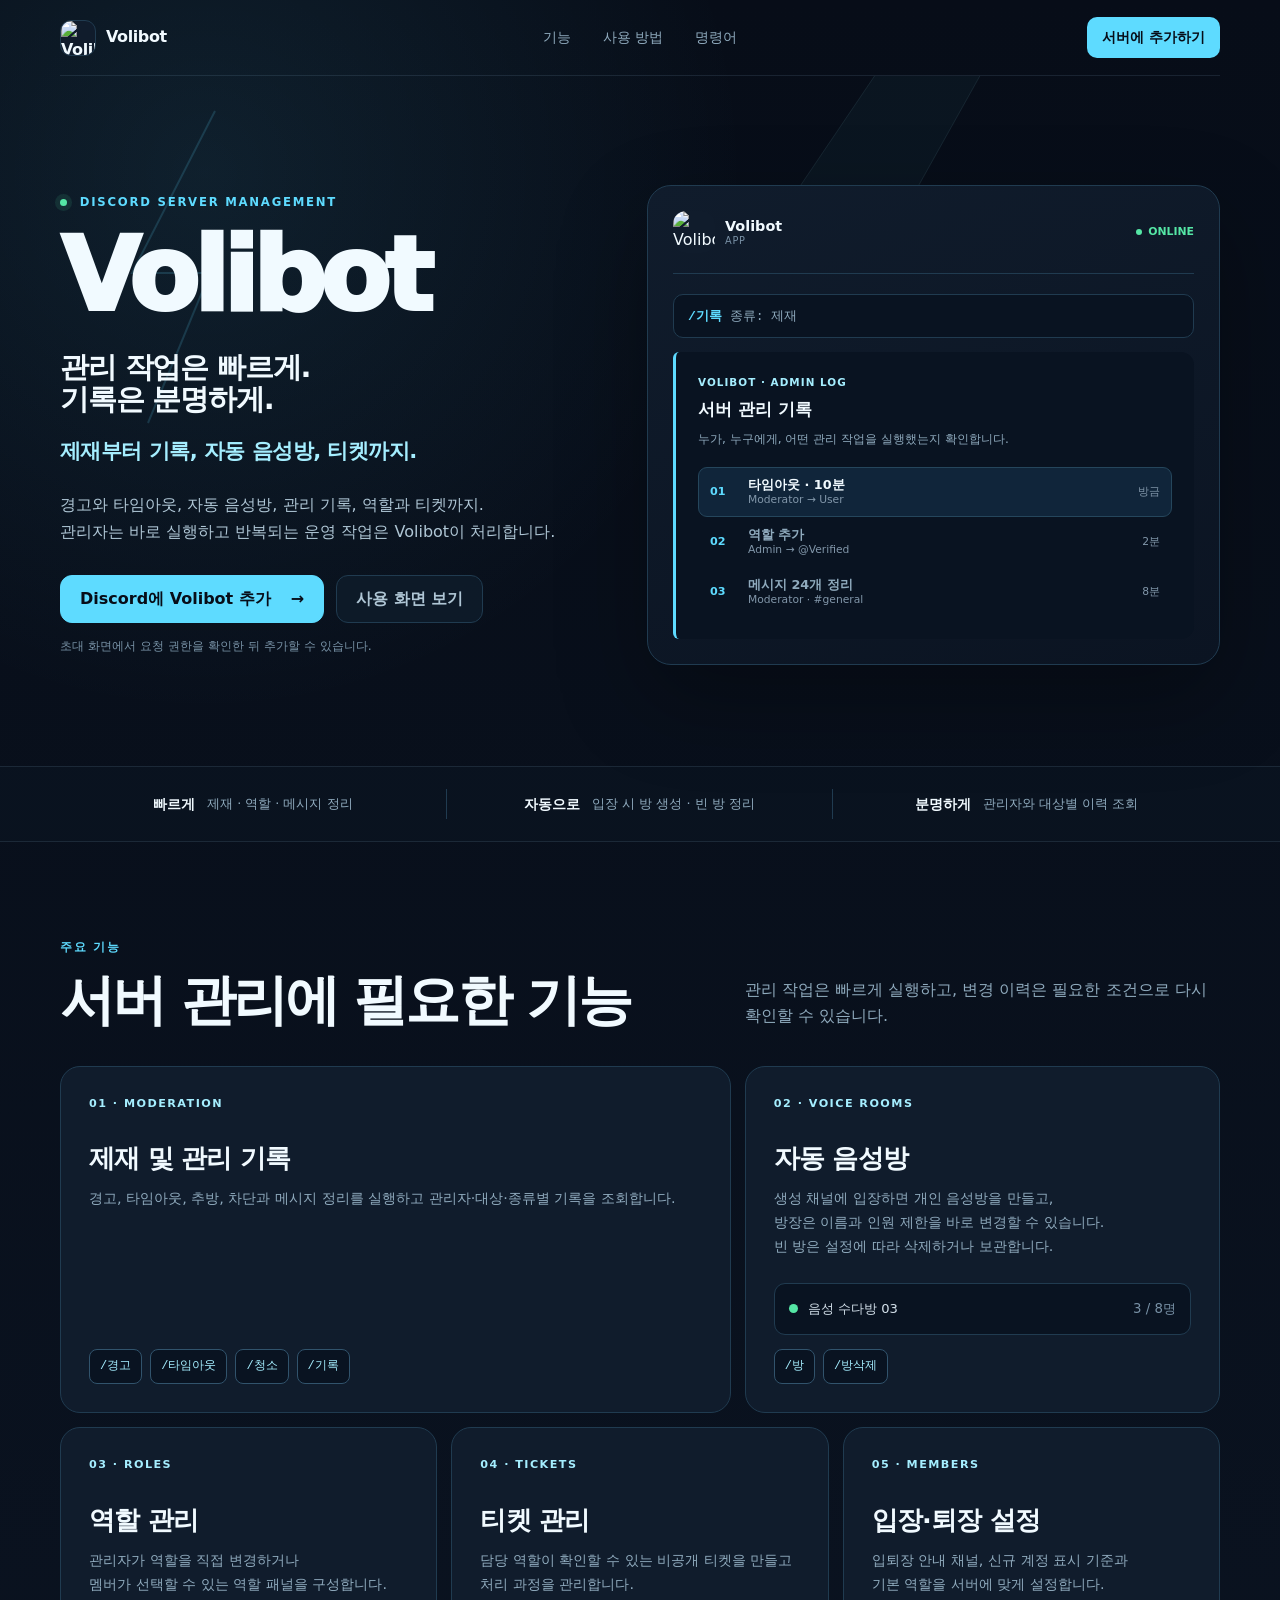
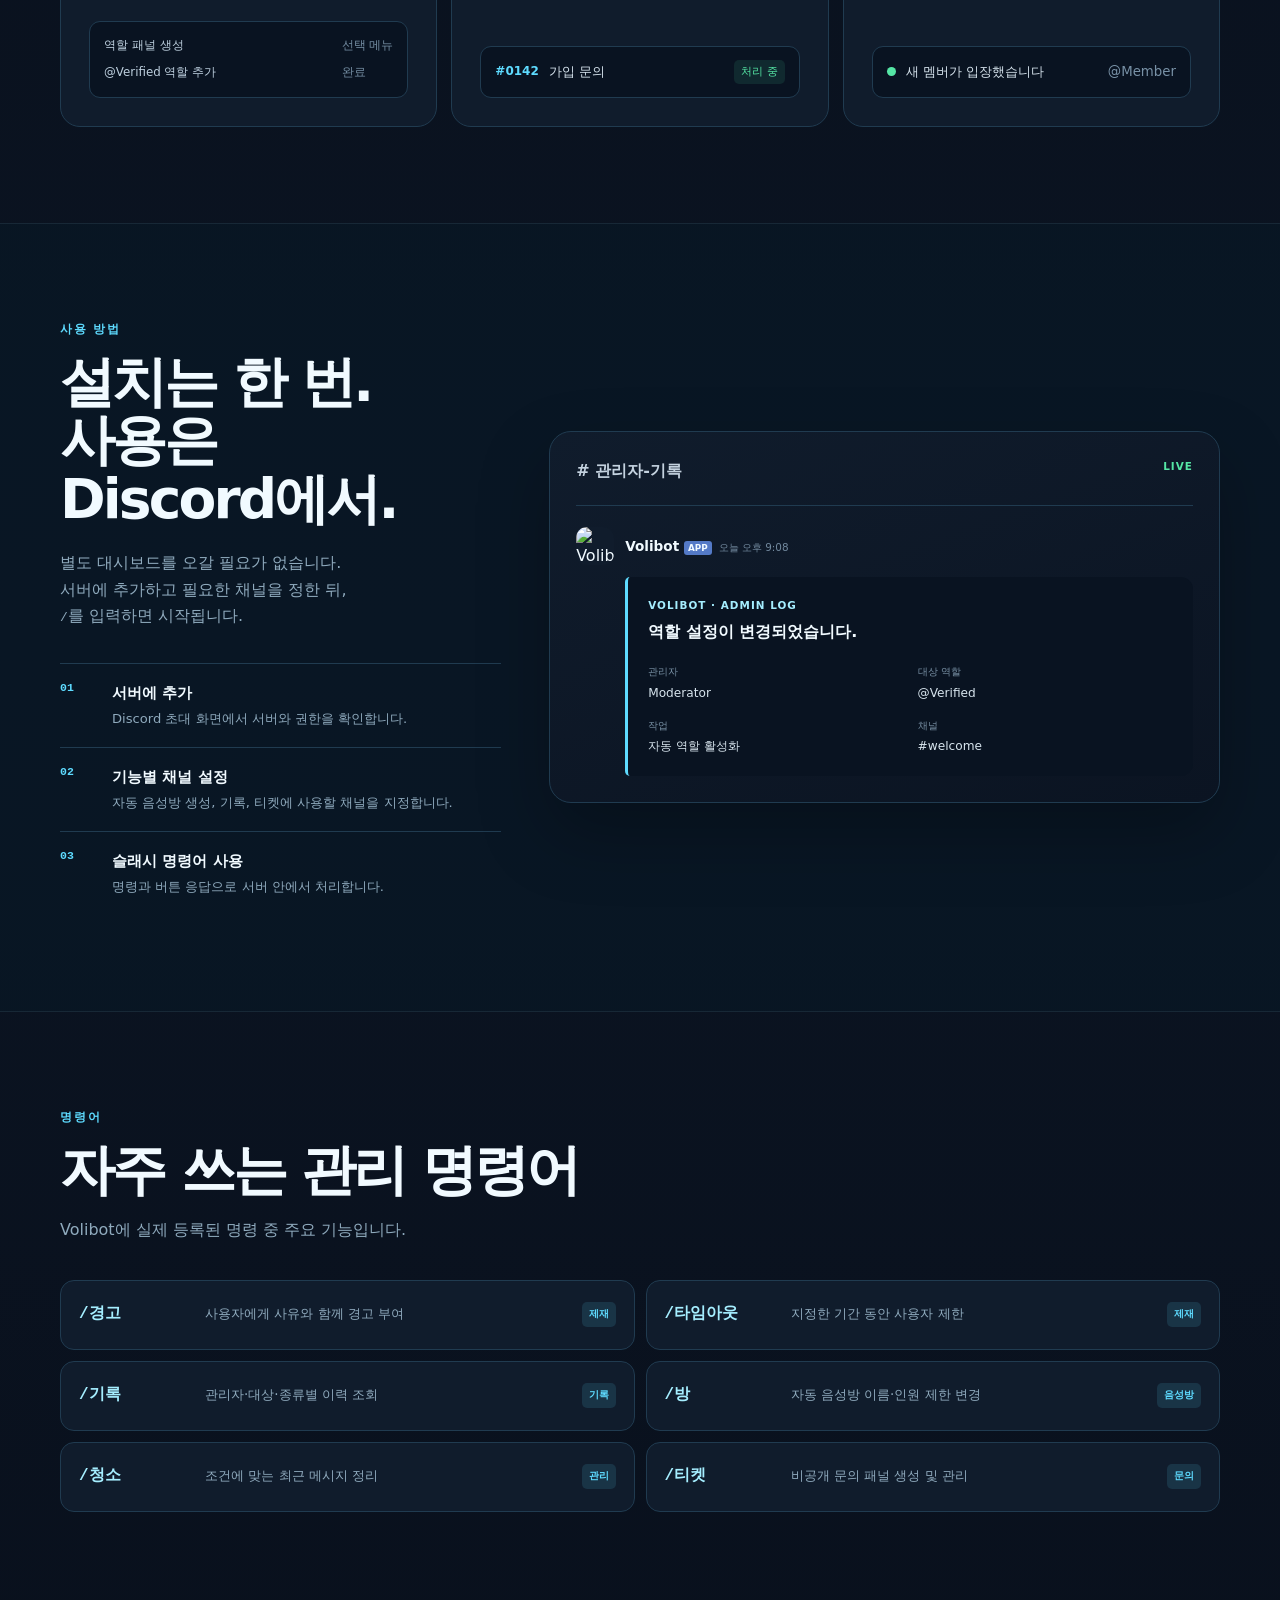
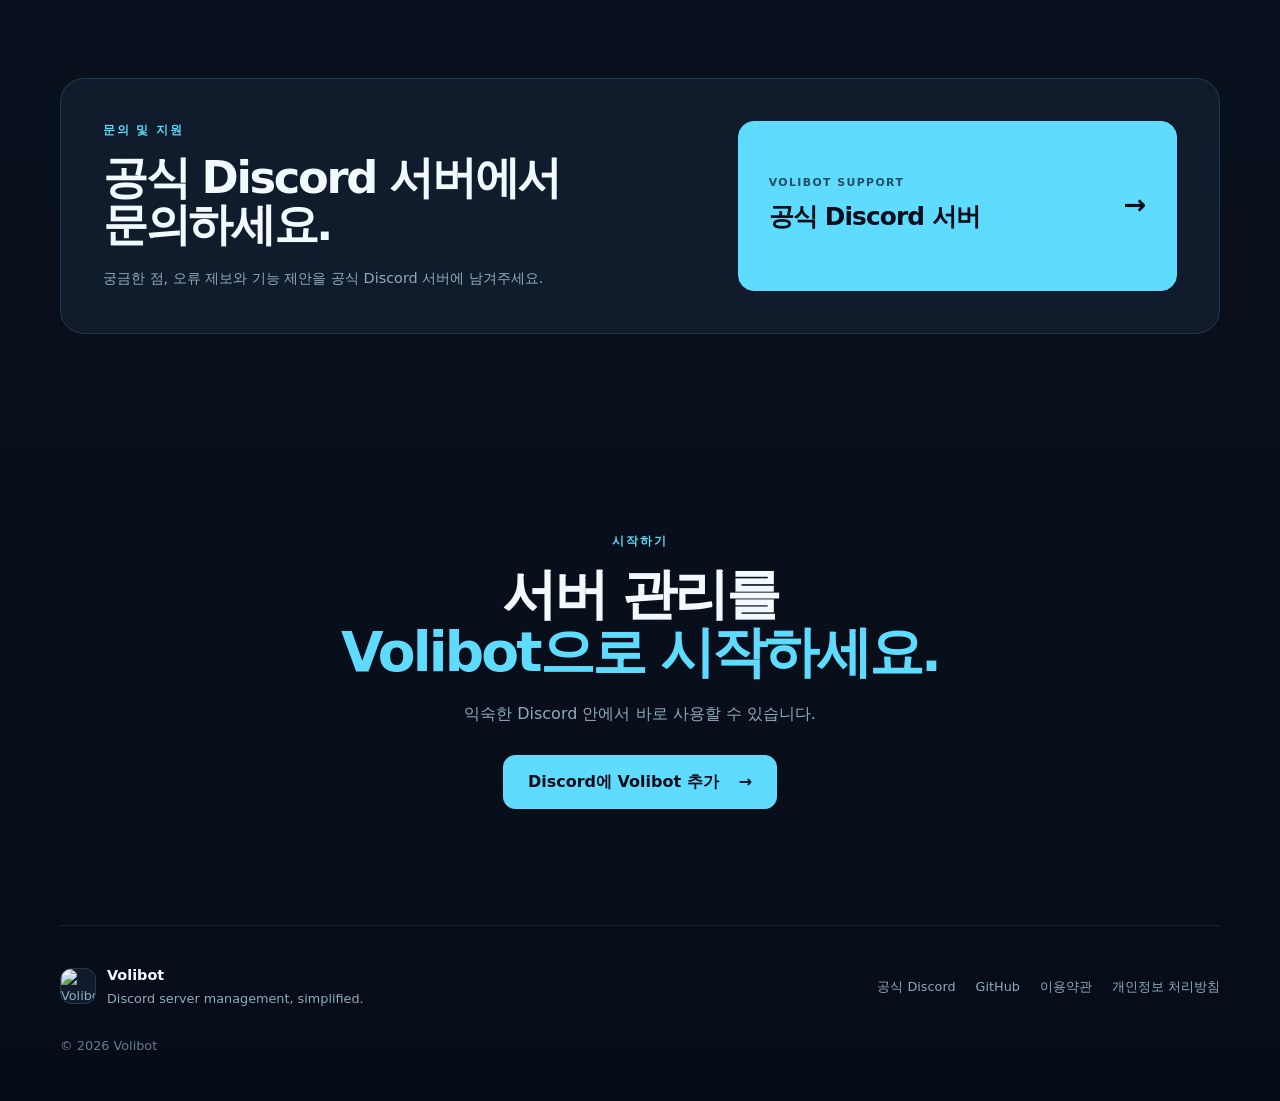
==== commit 24addefc: "Bust stylesheet cache and refine invite label" ====
--- a/index.html
+++ b/index.html
@@ -12,14 +12,14 @@
   <link rel="canonical" href="https://volibot.is-a.bot/">
   <link rel="icon" href="./favicon.svg" type="image/svg+xml">
   <title>Volibot — Discord 서버 관리를 더 분명하게</title>
-  <link rel="stylesheet" href="./style.css">
+  <link rel="stylesheet" href="./style.css?v=20260915-2">
 </head>
 <body>
   <a class="skip-link" href="#main">본문으로 건너뛰기</a>
   <header class="topbar shell">
     <a class="brand" href="#top" aria-label="Volibot 홈"><span class="brand-icon profile-icon"><img src="https://cdn.discordapp.com/app-icons/1339273098234695800/37444efbefd3f0c8907de277caf05a9f.png?size=256" alt="Volibot Discord 프로필"></span><span>Volibot</span></a>
     <nav class="nav" aria-label="주요 메뉴"><a href="#features">기능</a><a href="#workflow">사용 방법</a><a href="#commands">명령어</a></nav>
-    <a class="nav-cta" href="./invite/">Volibot 추가</a>
+    <a class="nav-cta" href="./invite/">서버에 추가하기</a>
   </header>
 
   <main id="main">
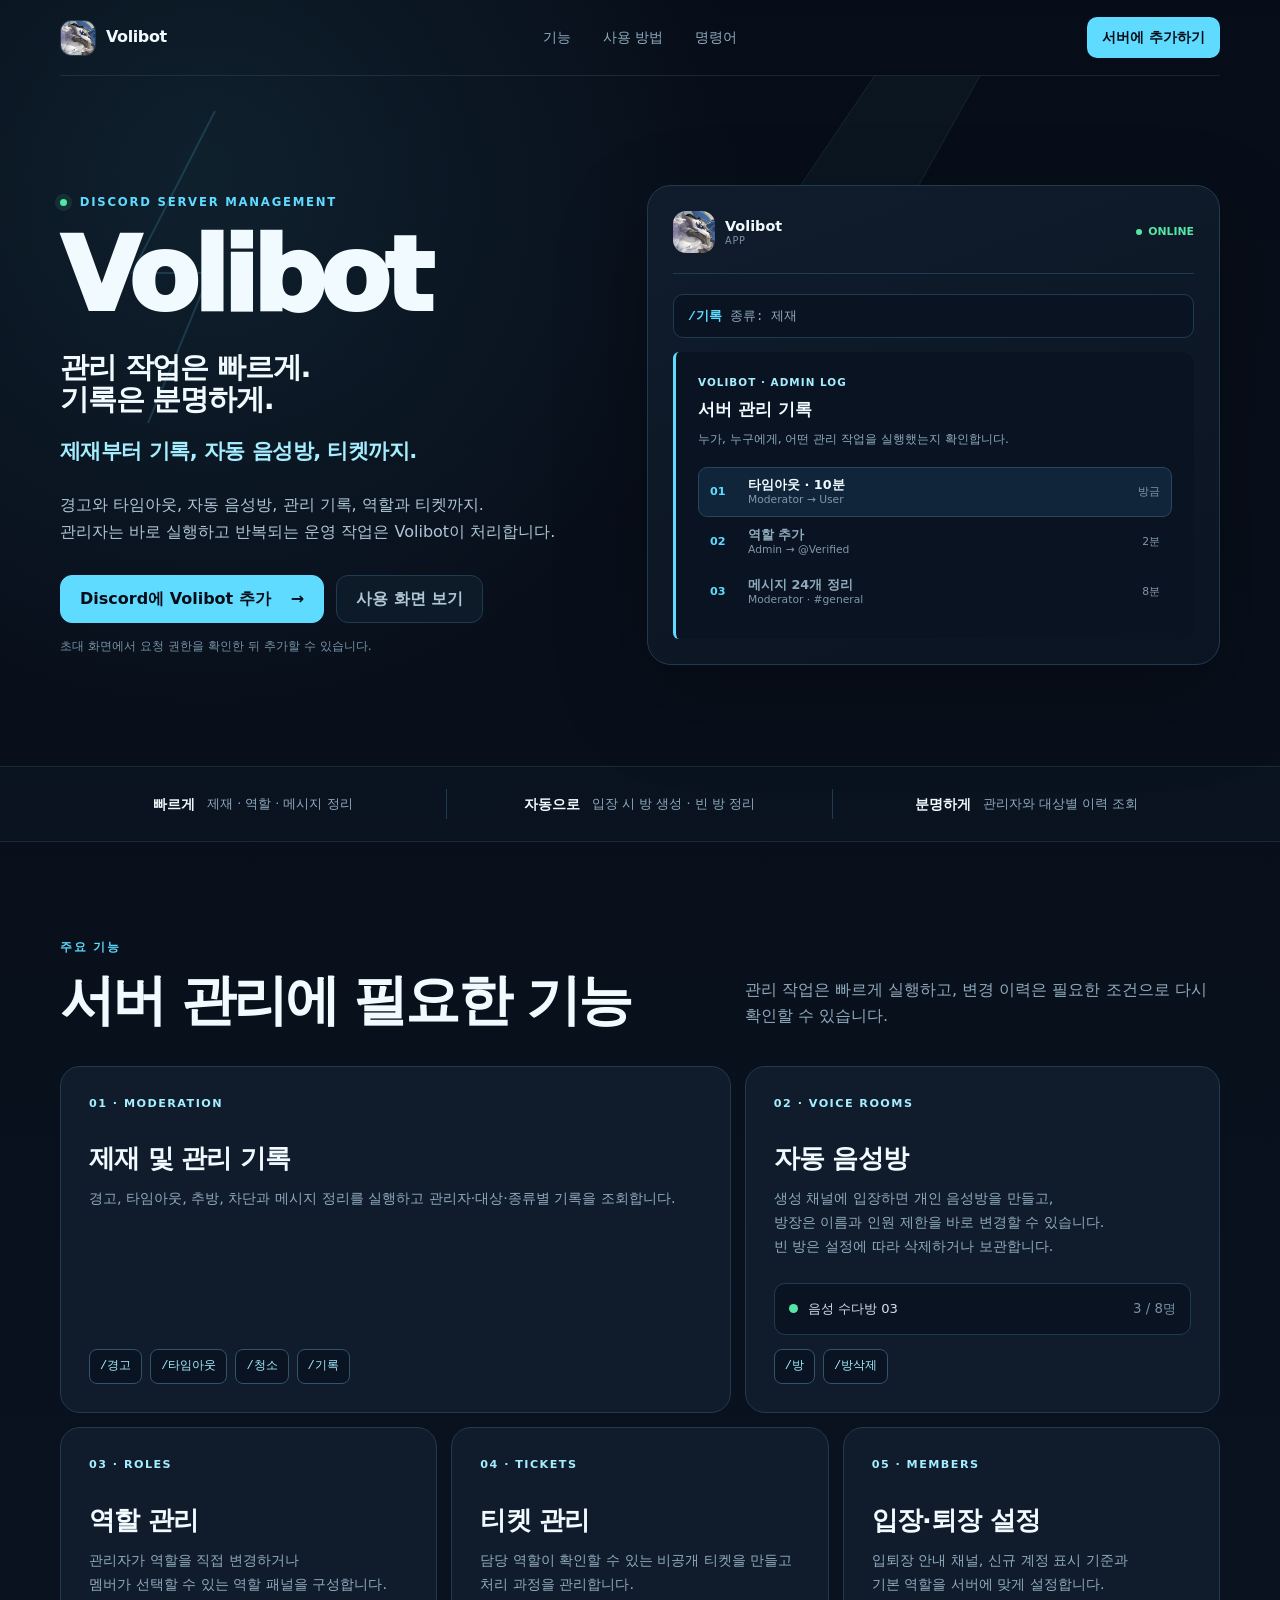
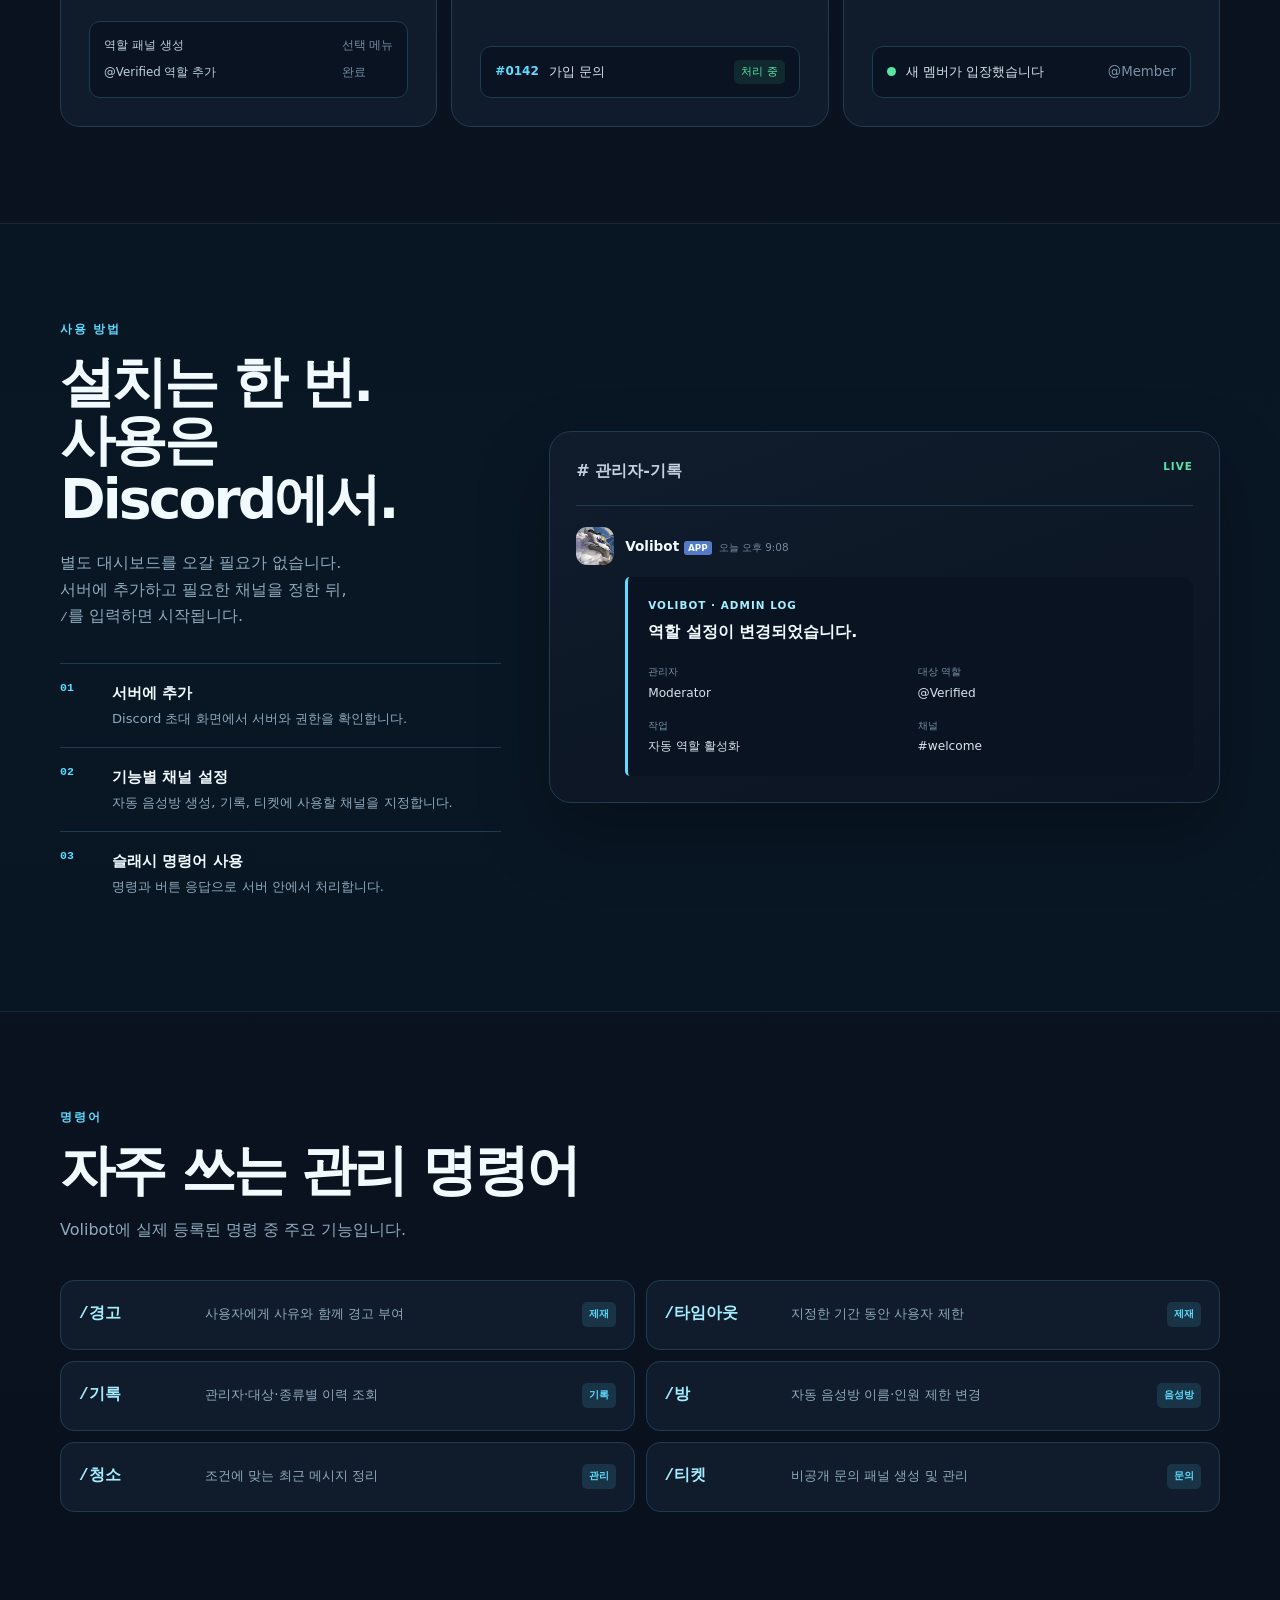
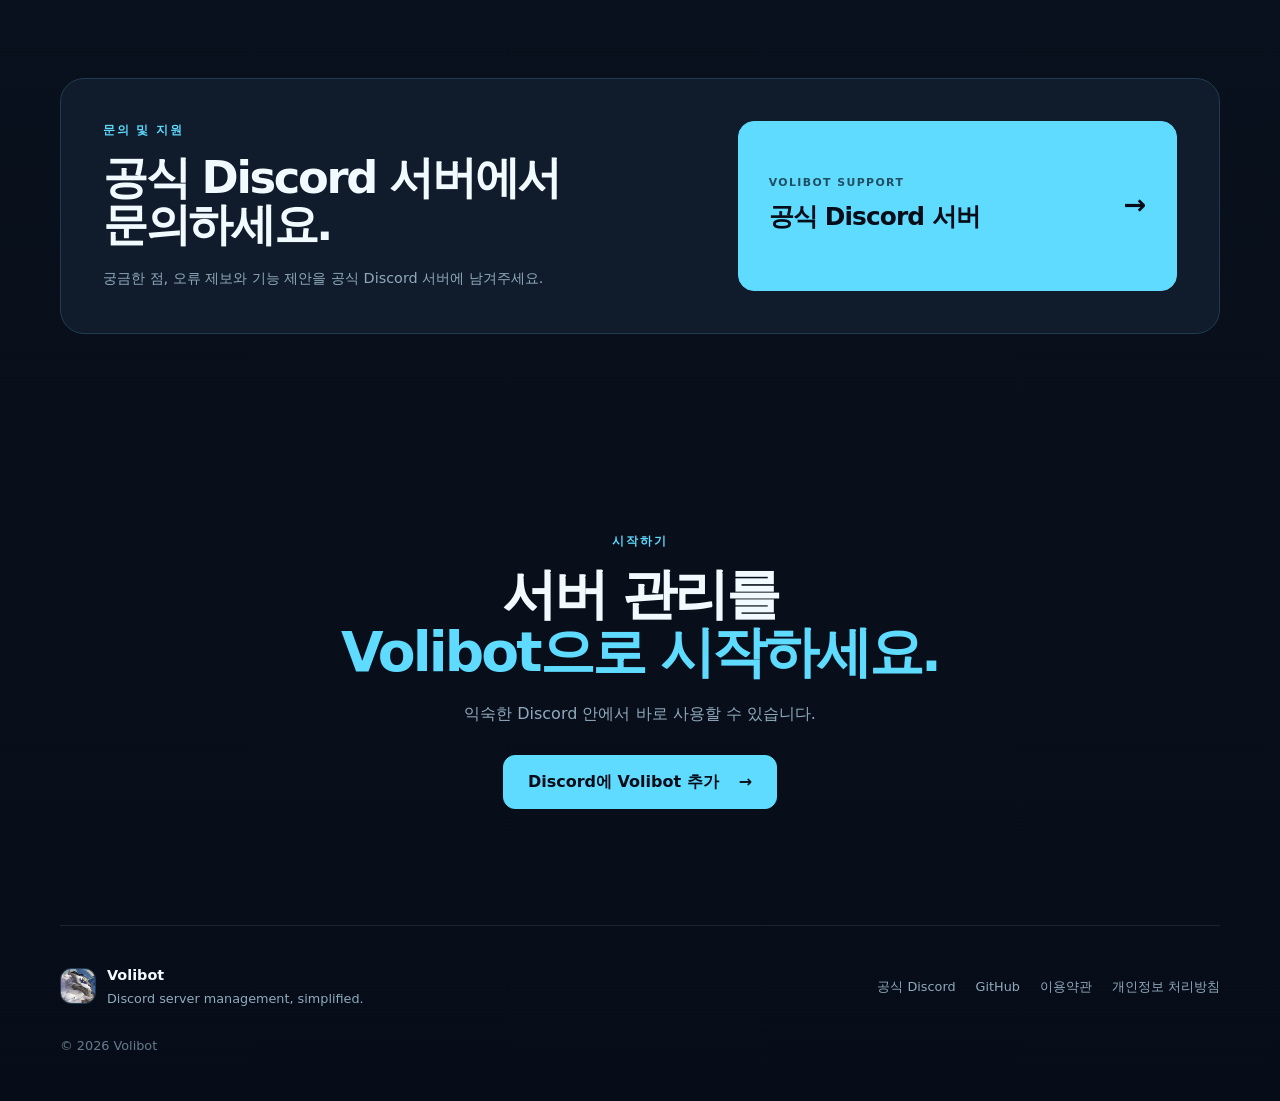
==== commit 0f2a88bb: "Sync Discord avatar automatically" ====
--- a/index.html
+++ b/index.html
@@ -17,7 +17,7 @@
 <body>
   <a class="skip-link" href="#main">본문으로 건너뛰기</a>
   <header class="topbar shell">
-    <a class="brand" href="#top" aria-label="Volibot 홈"><span class="brand-icon profile-icon"><img src="https://cdn.discordapp.com/app-icons/1339273098234695800/37444efbefd3f0c8907de277caf05a9f.png?size=256" alt="Volibot Discord 프로필"></span><span>Volibot</span></a>
+    <a class="brand" href="#top" aria-label="Volibot 홈"><span class="brand-icon profile-icon"><img src="./assets/volibot-avatar.png?v=52907708a8da" alt="Volibot Discord 프로필"></span><span>Volibot</span></a>
     <nav class="nav" aria-label="주요 메뉴"><a href="#features">기능</a><a href="#workflow">사용 방법</a><a href="#commands">명령어</a></nav>
     <a class="nav-cta" href="./invite/">서버에 추가하기</a>
   </header>
@@ -39,7 +39,7 @@
         <p class="microcopy">초대 화면에서 요청 권한을 확인한 뒤 추가할 수 있습니다.</p>
       </div>
       <aside class="discord-window" aria-label="Volibot 관리자 기록 사용 예시">
-        <div class="window-bar"><div class="bot-avatar"><img src="https://cdn.discordapp.com/app-icons/1339273098234695800/37444efbefd3f0c8907de277caf05a9f.png?size=256" alt="Volibot Discord 프로필"></div><div><strong>Volibot</strong><span>APP</span></div><span class="online"><i></i> ONLINE</span></div>
+        <div class="window-bar"><div class="bot-avatar"><img src="./assets/volibot-avatar.png?v=52907708a8da" alt="Volibot Discord 프로필"></div><div><strong>Volibot</strong><span>APP</span></div><span class="online"><i></i> ONLINE</span></div>
         <div class="command-line"><span>/기록</span> 종류: 제재</div>
         <div class="reply-card">
           <p class="reply-label">VOLIBOT · ADMIN LOG</p><strong>서버 관리 기록</strong><p>누가, 누구에게, 어떤 관리 작업을 실행했는지 확인합니다.</p>
@@ -65,7 +65,7 @@
 
     <section id="workflow" class="section workflow-section"><div class="shell workflow-layout">
       <div class="workflow-copy"><p class="eyebrow">사용 방법</p><h2>설치는 한 번.<br>사용은 Discord에서.</h2><p><span>별도 대시보드를 오갈 필요가 없습니다.</span><span>서버에 추가하고 필요한 채널을 정한 뒤,</span><span><code>/</code>를 입력하면 시작됩니다.</span></p><ol class="steps"><li><span>01</span><div><strong>서버에 추가</strong><p>Discord 초대 화면에서 서버와 권한을 확인합니다.</p></div></li><li><span>02</span><div><strong>기능별 채널 설정</strong><p>자동 음성방 생성, 기록, 티켓에 사용할 채널을 지정합니다.</p></div></li><li><span>03</span><div><strong>슬래시 명령어 사용</strong><p>명령과 버튼 응답으로 서버 안에서 처리합니다.</p></div></li></ol></div>
-      <div class="admin-card" aria-label="관리 기록 예시"><div class="admin-card-head"><span># 관리자-기록</span><i>LIVE</i></div><div class="admin-message"><div class="bot-avatar small"><img src="https://cdn.discordapp.com/app-icons/1339273098234695800/37444efbefd3f0c8907de277caf05a9f.png?size=256" alt="Volibot Discord 프로필"></div><div><strong>Volibot <em>APP</em></strong><time>오늘 오후 9:08</time></div></div><div class="embed"><p class="reply-label">VOLIBOT · ADMIN LOG</p><h3>역할 설정이 변경되었습니다.</h3><dl><div><dt>관리자</dt><dd>Moderator</dd></div><div><dt>대상 역할</dt><dd>@Verified</dd></div><div><dt>작업</dt><dd>자동 역할 활성화</dd></div><div><dt>채널</dt><dd>#welcome</dd></div></dl></div></div>
+      <div class="admin-card" aria-label="관리 기록 예시"><div class="admin-card-head"><span># 관리자-기록</span><i>LIVE</i></div><div class="admin-message"><div class="bot-avatar small"><img src="./assets/volibot-avatar.png?v=52907708a8da" alt="Volibot Discord 프로필"></div><div><strong>Volibot <em>APP</em></strong><time>오늘 오후 9:08</time></div></div><div class="embed"><p class="reply-label">VOLIBOT · ADMIN LOG</p><h3>역할 설정이 변경되었습니다.</h3><dl><div><dt>관리자</dt><dd>Moderator</dd></div><div><dt>대상 역할</dt><dd>@Verified</dd></div><div><dt>작업</dt><dd>자동 역할 활성화</dd></div><div><dt>채널</dt><dd>#welcome</dd></div></dl></div></div>
     </div></section>
 
     <section id="commands" class="section shell command-section">
@@ -78,6 +78,6 @@
     <section class="final-cta shell"><p class="eyebrow">시작하기</p><h2>서버 관리를<br><span>Volibot으로 시작하세요.</span></h2><p>익숙한 Discord 안에서 바로 사용할 수 있습니다.</p><a class="button primary large" href="./invite/">Discord에 Volibot 추가 <span aria-hidden="true">→</span></a></section>
   </main>
 
-  <footer class="footer shell"><div class="footer-brand"><span class="brand-icon profile-icon"><img src="https://cdn.discordapp.com/app-icons/1339273098234695800/37444efbefd3f0c8907de277caf05a9f.png?size=256" alt="Volibot Discord 프로필"></span><div><strong>Volibot</strong><span>Discord server management, simplified.</span></div></div><div class="footer-links"><a href="./support/">공식 Discord</a><a href="./github/">GitHub</a><a href="./terms/">이용약관</a><a href="./privacy/">개인정보 처리방침</a></div><p>© 2026 Volibot</p></footer>
+  <footer class="footer shell"><div class="footer-brand"><span class="brand-icon profile-icon"><img src="./assets/volibot-avatar.png?v=52907708a8da" alt="Volibot Discord 프로필"></span><div><strong>Volibot</strong><span>Discord server management, simplified.</span></div></div><div class="footer-links"><a href="./support/">공식 Discord</a><a href="./github/">GitHub</a><a href="./terms/">이용약관</a><a href="./privacy/">개인정보 처리방침</a></div><p>© 2026 Volibot</p></footer>
 </body>
 </html>
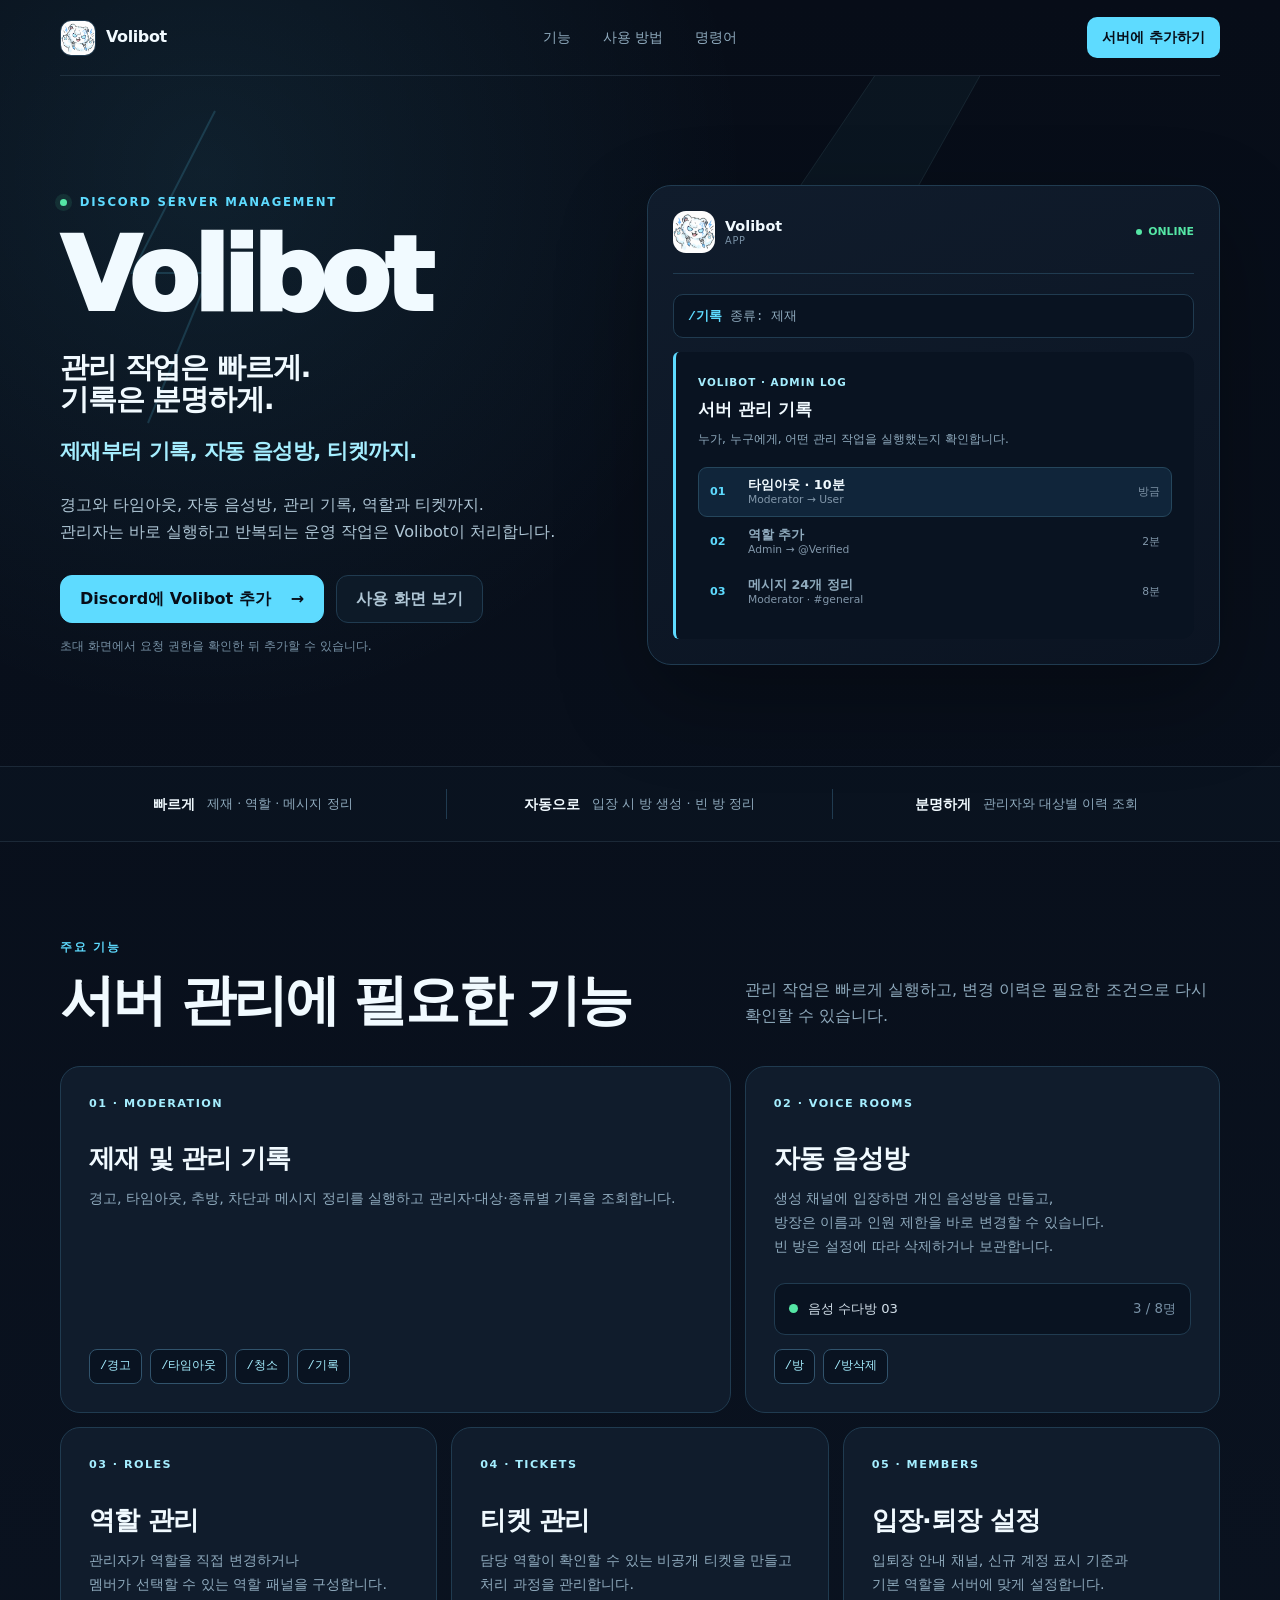
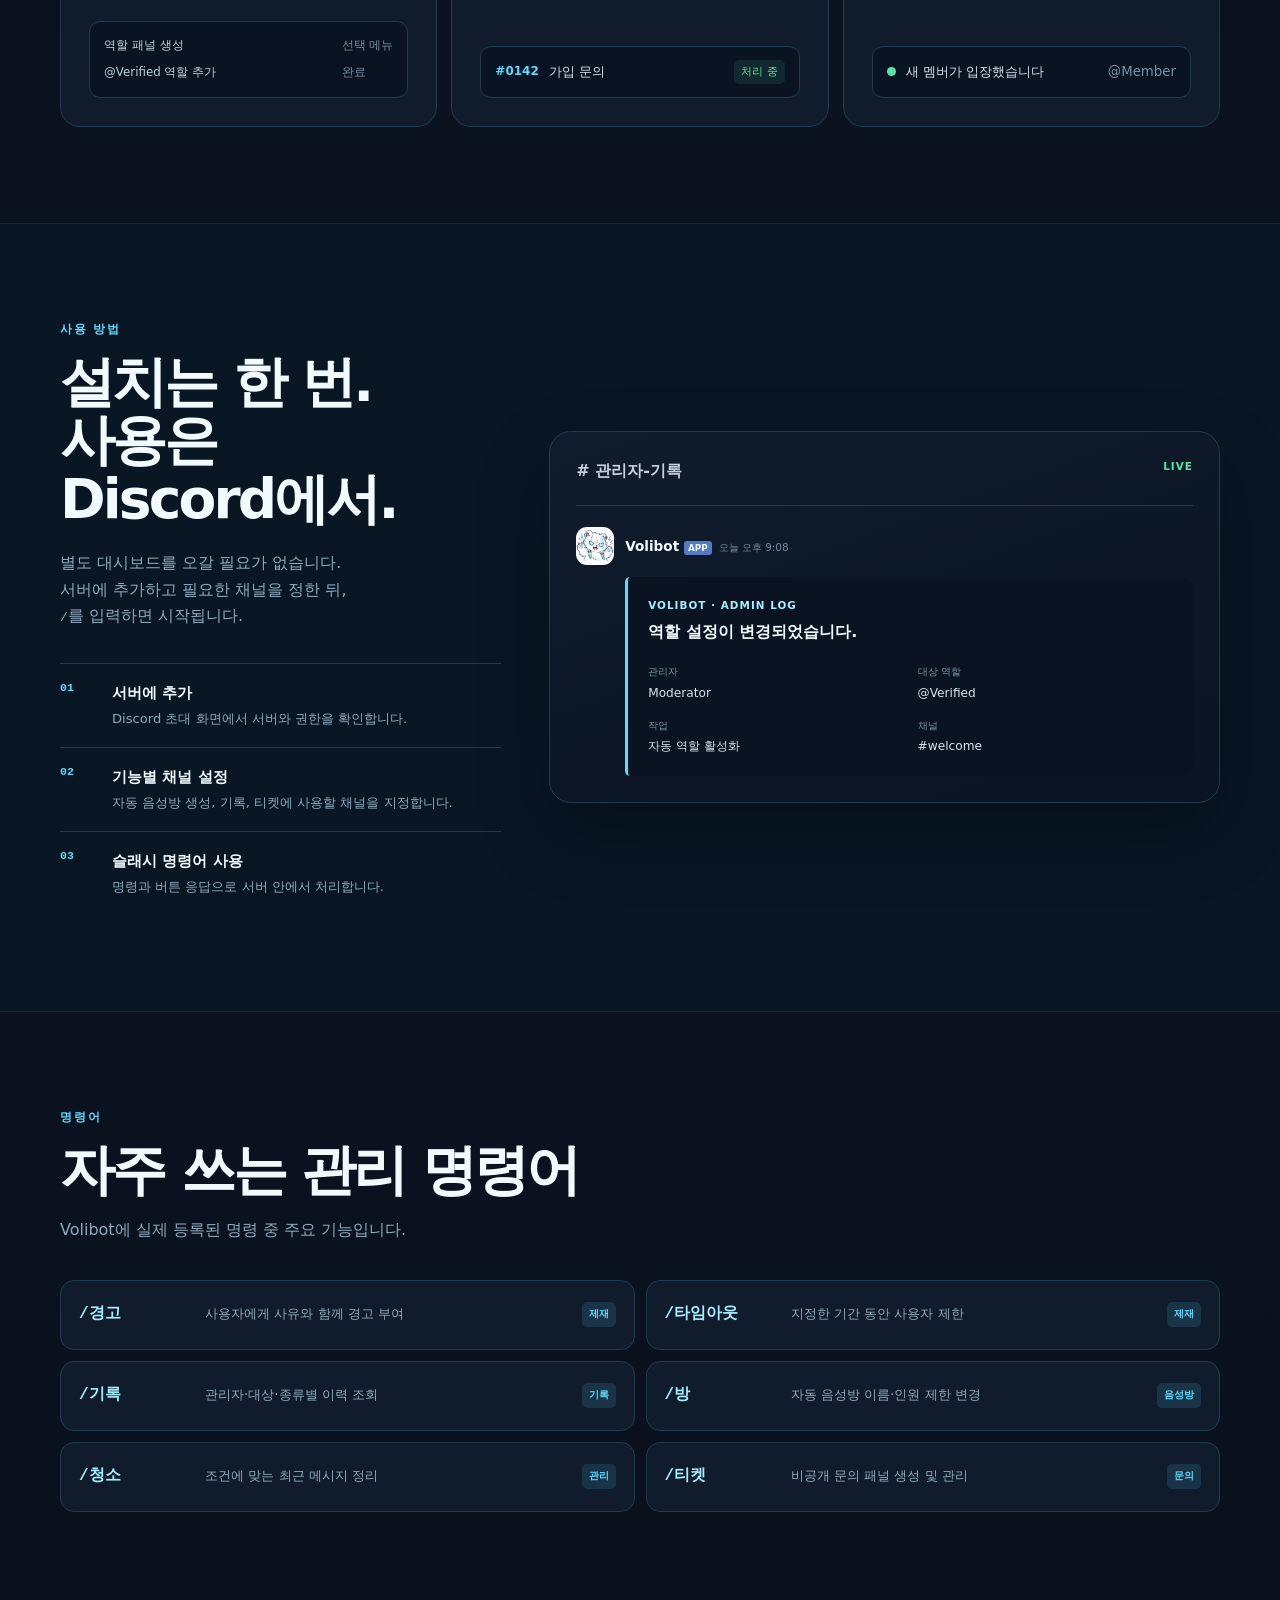
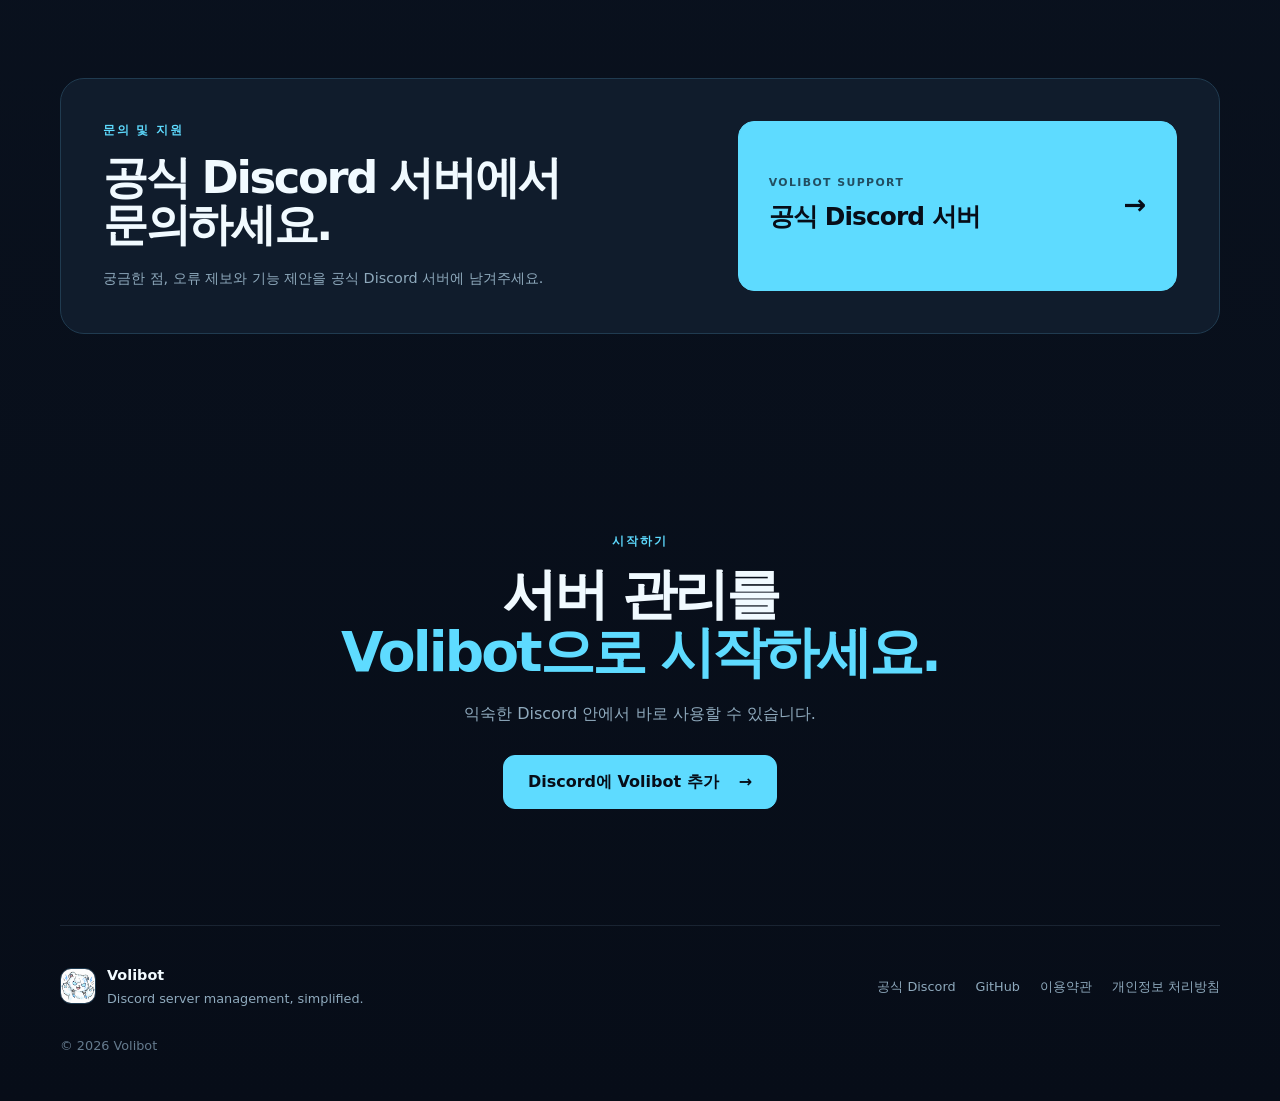
==== commit 90804510: "Sync Discord avatar" ====
--- a/index.html
+++ b/index.html
@@ -17,7 +17,7 @@
 <body>
   <a class="skip-link" href="#main">본문으로 건너뛰기</a>
   <header class="topbar shell">
-    <a class="brand" href="#top" aria-label="Volibot 홈"><span class="brand-icon profile-icon"><img src="./assets/volibot-avatar.png?v=52907708a8da" alt="Volibot Discord 프로필"></span><span>Volibot</span></a>
+    <a class="brand" href="#top" aria-label="Volibot 홈"><span class="brand-icon profile-icon"><img src="./assets/volibot-avatar.png?v=83a66d88a6a2" alt="Volibot Discord 프로필"></span><span>Volibot</span></a>
     <nav class="nav" aria-label="주요 메뉴"><a href="#features">기능</a><a href="#workflow">사용 방법</a><a href="#commands">명령어</a></nav>
     <a class="nav-cta" href="./invite/">서버에 추가하기</a>
   </header>
@@ -39,7 +39,7 @@
         <p class="microcopy">초대 화면에서 요청 권한을 확인한 뒤 추가할 수 있습니다.</p>
       </div>
       <aside class="discord-window" aria-label="Volibot 관리자 기록 사용 예시">
-        <div class="window-bar"><div class="bot-avatar"><img src="./assets/volibot-avatar.png?v=52907708a8da" alt="Volibot Discord 프로필"></div><div><strong>Volibot</strong><span>APP</span></div><span class="online"><i></i> ONLINE</span></div>
+        <div class="window-bar"><div class="bot-avatar"><img src="./assets/volibot-avatar.png?v=83a66d88a6a2" alt="Volibot Discord 프로필"></div><div><strong>Volibot</strong><span>APP</span></div><span class="online"><i></i> ONLINE</span></div>
         <div class="command-line"><span>/기록</span> 종류: 제재</div>
         <div class="reply-card">
           <p class="reply-label">VOLIBOT · ADMIN LOG</p><strong>서버 관리 기록</strong><p>누가, 누구에게, 어떤 관리 작업을 실행했는지 확인합니다.</p>
@@ -65,7 +65,7 @@
 
     <section id="workflow" class="section workflow-section"><div class="shell workflow-layout">
       <div class="workflow-copy"><p class="eyebrow">사용 방법</p><h2>설치는 한 번.<br>사용은 Discord에서.</h2><p><span>별도 대시보드를 오갈 필요가 없습니다.</span><span>서버에 추가하고 필요한 채널을 정한 뒤,</span><span><code>/</code>를 입력하면 시작됩니다.</span></p><ol class="steps"><li><span>01</span><div><strong>서버에 추가</strong><p>Discord 초대 화면에서 서버와 권한을 확인합니다.</p></div></li><li><span>02</span><div><strong>기능별 채널 설정</strong><p>자동 음성방 생성, 기록, 티켓에 사용할 채널을 지정합니다.</p></div></li><li><span>03</span><div><strong>슬래시 명령어 사용</strong><p>명령과 버튼 응답으로 서버 안에서 처리합니다.</p></div></li></ol></div>
-      <div class="admin-card" aria-label="관리 기록 예시"><div class="admin-card-head"><span># 관리자-기록</span><i>LIVE</i></div><div class="admin-message"><div class="bot-avatar small"><img src="./assets/volibot-avatar.png?v=52907708a8da" alt="Volibot Discord 프로필"></div><div><strong>Volibot <em>APP</em></strong><time>오늘 오후 9:08</time></div></div><div class="embed"><p class="reply-label">VOLIBOT · ADMIN LOG</p><h3>역할 설정이 변경되었습니다.</h3><dl><div><dt>관리자</dt><dd>Moderator</dd></div><div><dt>대상 역할</dt><dd>@Verified</dd></div><div><dt>작업</dt><dd>자동 역할 활성화</dd></div><div><dt>채널</dt><dd>#welcome</dd></div></dl></div></div>
+      <div class="admin-card" aria-label="관리 기록 예시"><div class="admin-card-head"><span># 관리자-기록</span><i>LIVE</i></div><div class="admin-message"><div class="bot-avatar small"><img src="./assets/volibot-avatar.png?v=83a66d88a6a2" alt="Volibot Discord 프로필"></div><div><strong>Volibot <em>APP</em></strong><time>오늘 오후 9:08</time></div></div><div class="embed"><p class="reply-label">VOLIBOT · ADMIN LOG</p><h3>역할 설정이 변경되었습니다.</h3><dl><div><dt>관리자</dt><dd>Moderator</dd></div><div><dt>대상 역할</dt><dd>@Verified</dd></div><div><dt>작업</dt><dd>자동 역할 활성화</dd></div><div><dt>채널</dt><dd>#welcome</dd></div></dl></div></div>
     </div></section>
 
     <section id="commands" class="section shell command-section">
@@ -78,6 +78,6 @@
     <section class="final-cta shell"><p class="eyebrow">시작하기</p><h2>서버 관리를<br><span>Volibot으로 시작하세요.</span></h2><p>익숙한 Discord 안에서 바로 사용할 수 있습니다.</p><a class="button primary large" href="./invite/">Discord에 Volibot 추가 <span aria-hidden="true">→</span></a></section>
   </main>
 
-  <footer class="footer shell"><div class="footer-brand"><span class="brand-icon profile-icon"><img src="./assets/volibot-avatar.png?v=52907708a8da" alt="Volibot Discord 프로필"></span><div><strong>Volibot</strong><span>Discord server management, simplified.</span></div></div><div class="footer-links"><a href="./support/">공식 Discord</a><a href="./github/">GitHub</a><a href="./terms/">이용약관</a><a href="./privacy/">개인정보 처리방침</a></div><p>© 2026 Volibot</p></footer>
+  <footer class="footer shell"><div class="footer-brand"><span class="brand-icon profile-icon"><img src="./assets/volibot-avatar.png?v=83a66d88a6a2" alt="Volibot Discord 프로필"></span><div><strong>Volibot</strong><span>Discord server management, simplified.</span></div></div><div class="footer-links"><a href="./support/">공식 Discord</a><a href="./github/">GitHub</a><a href="./terms/">이용약관</a><a href="./privacy/">개인정보 처리방침</a></div><p>© 2026 Volibot</p></footer>
 </body>
 </html>
